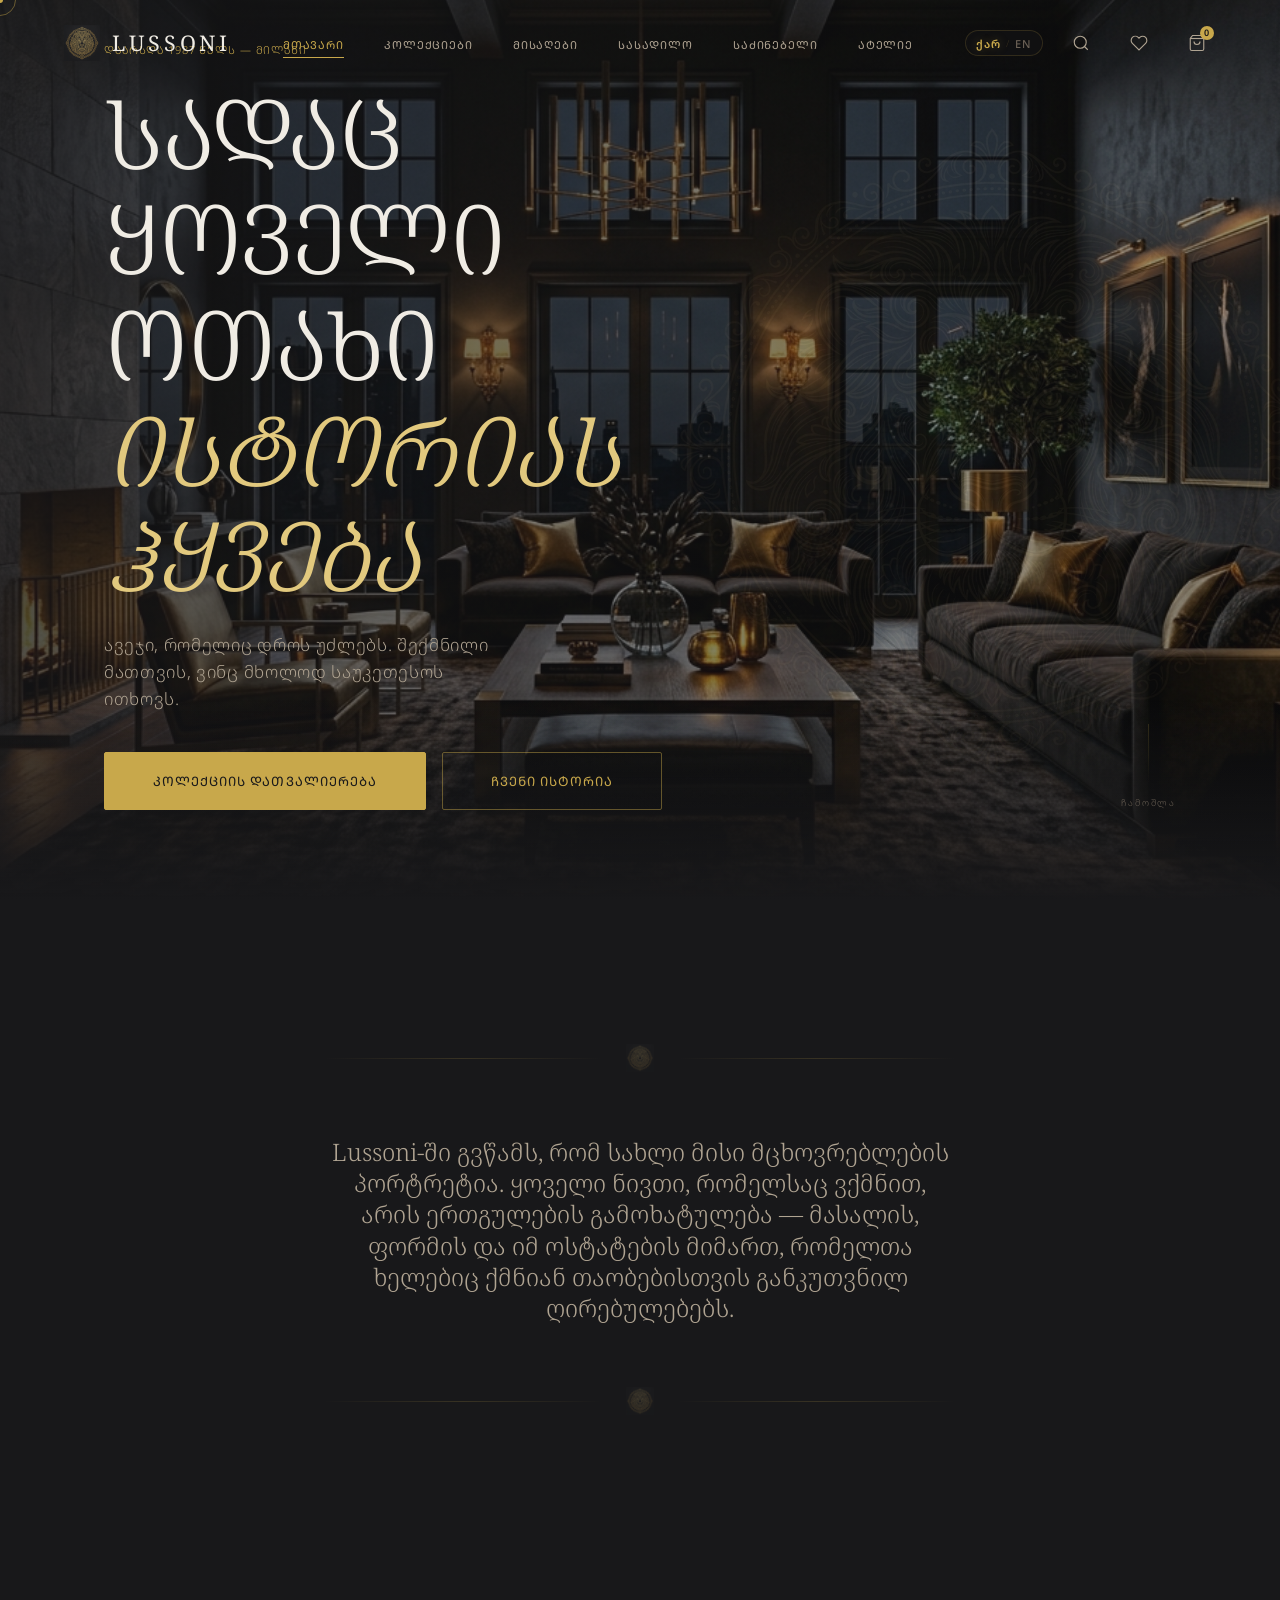
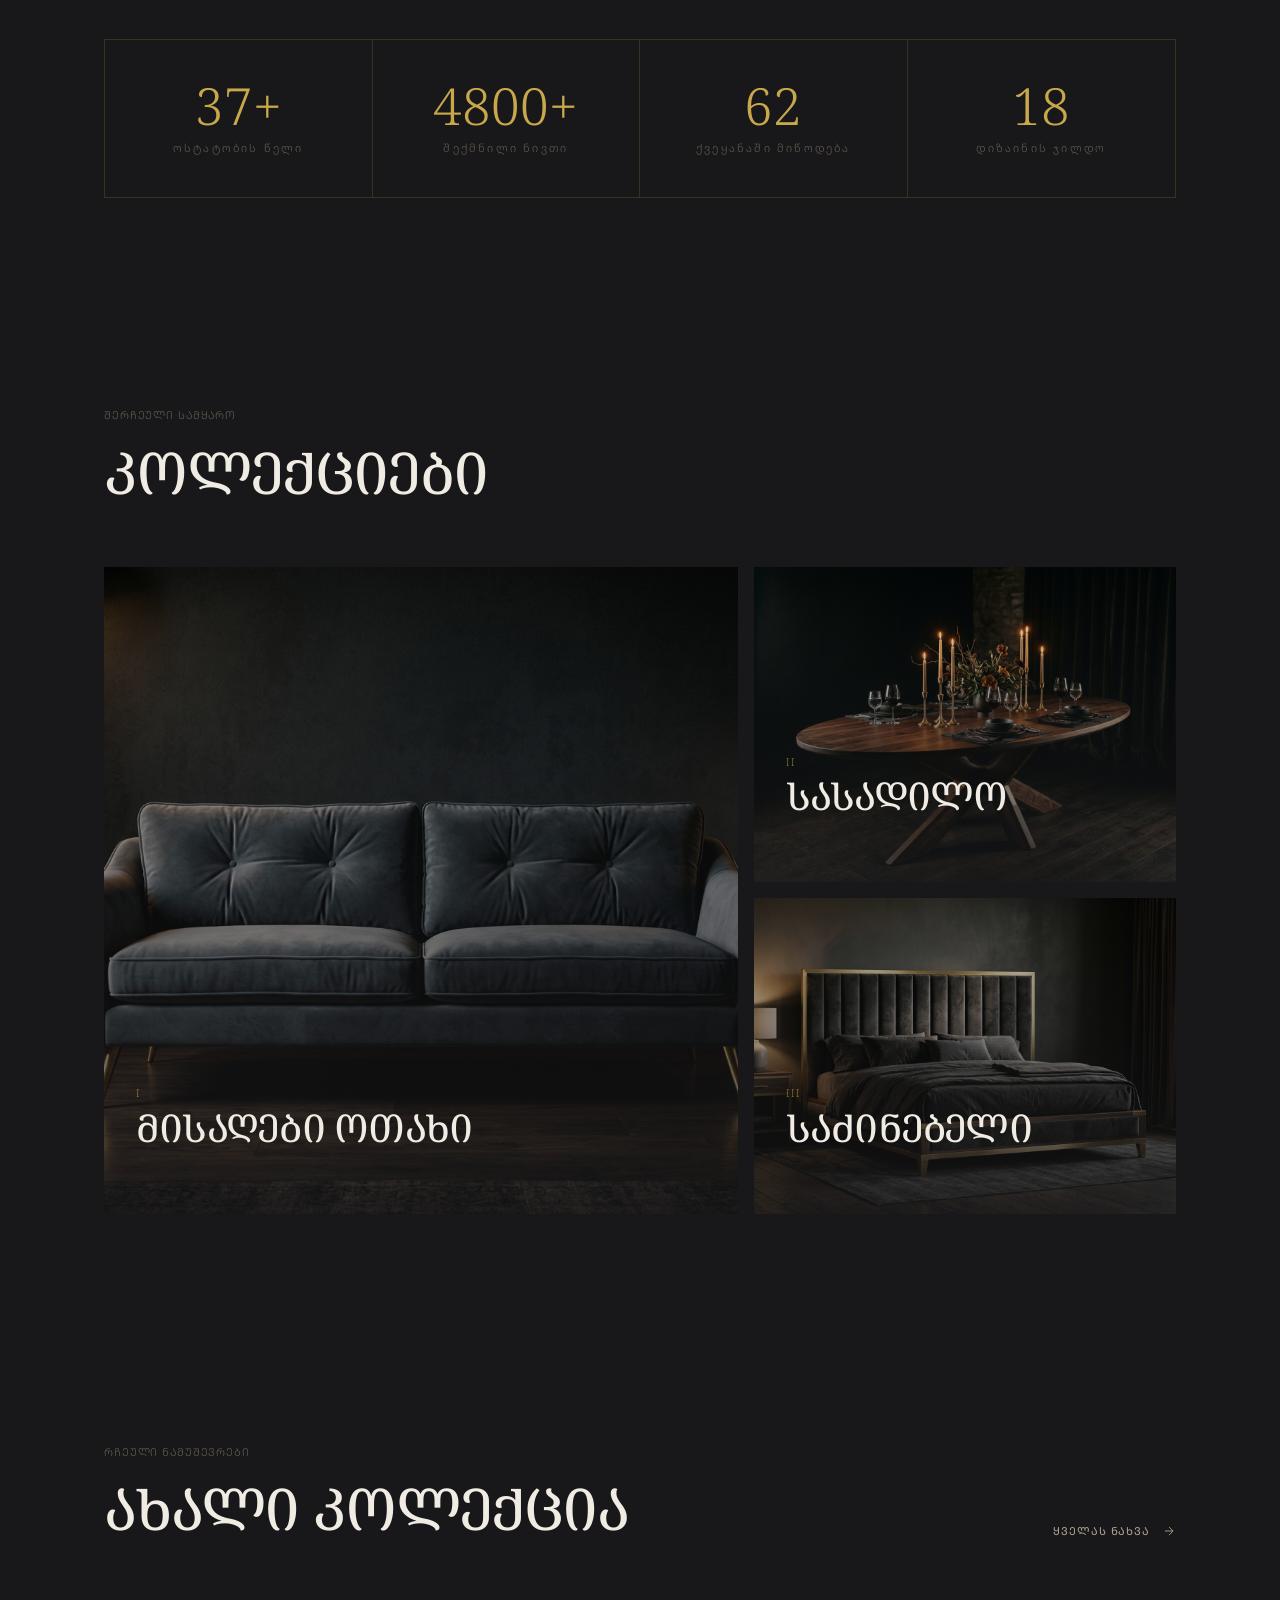
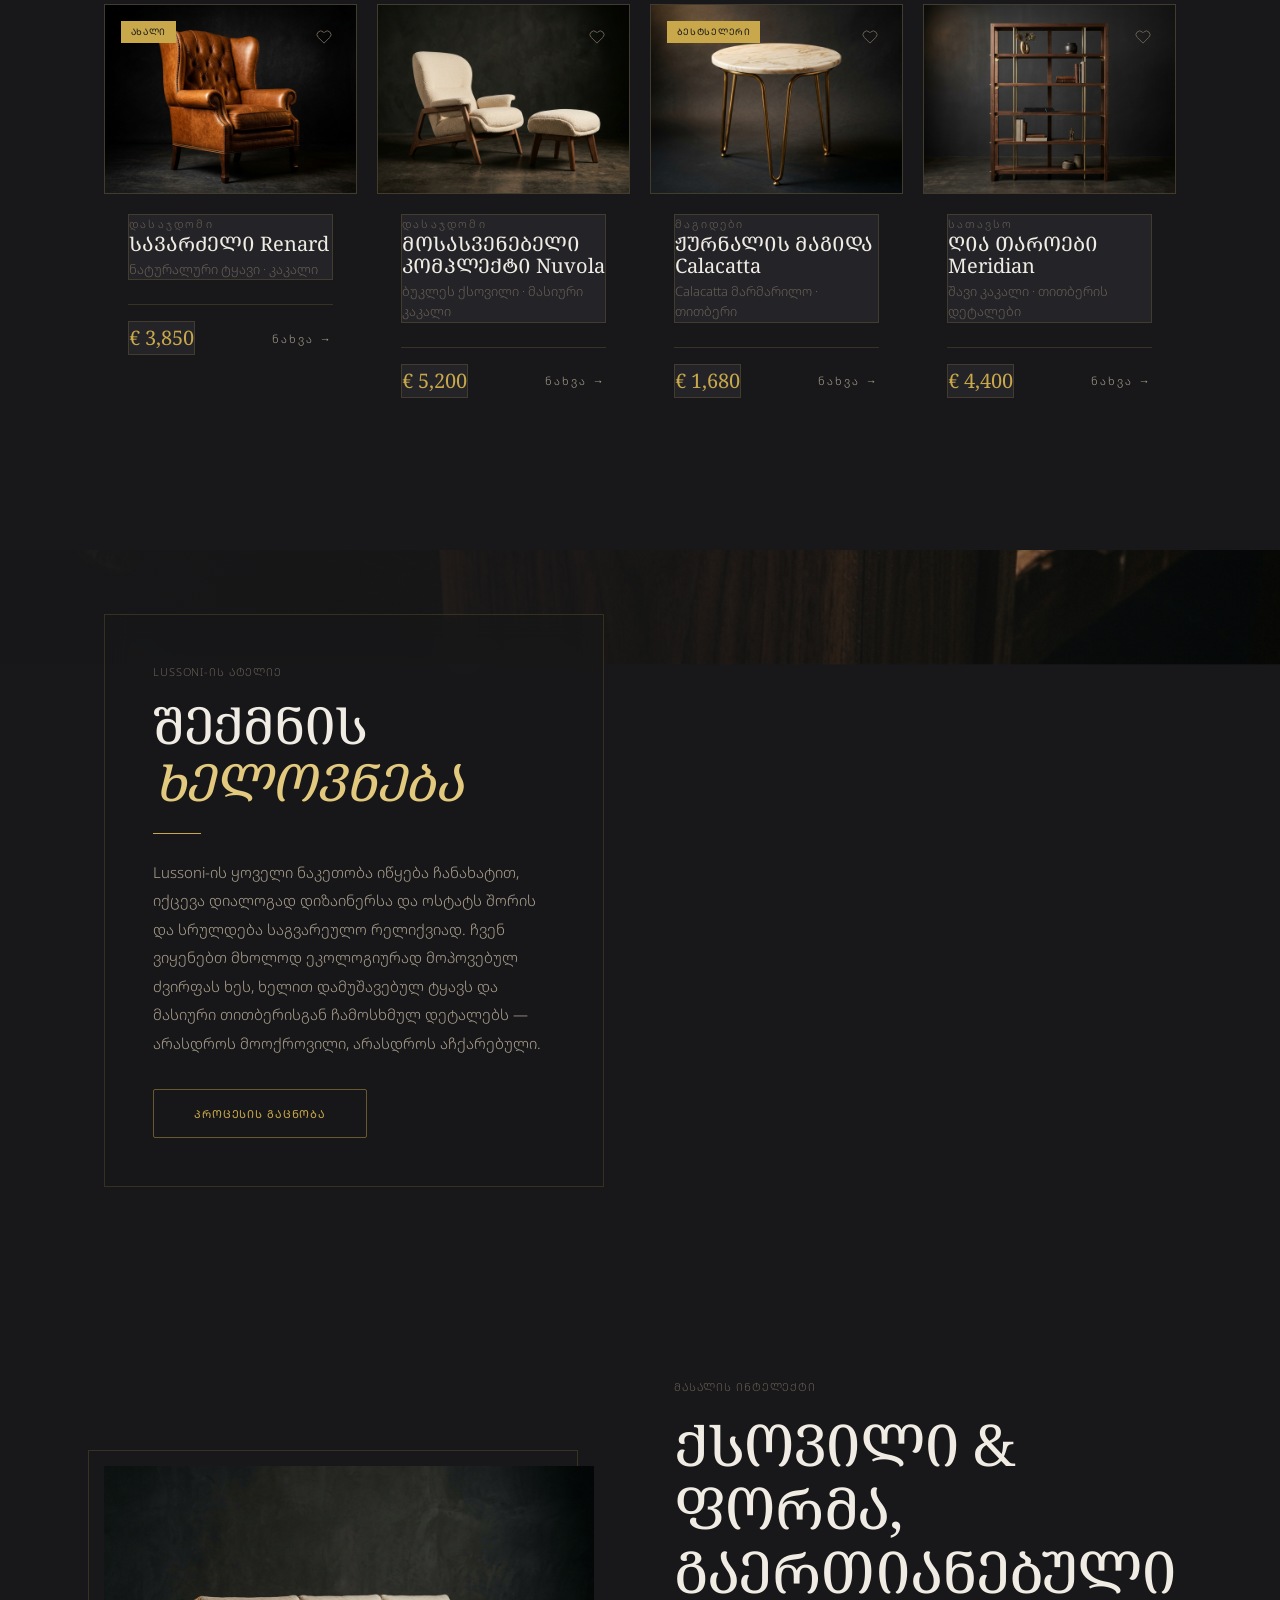
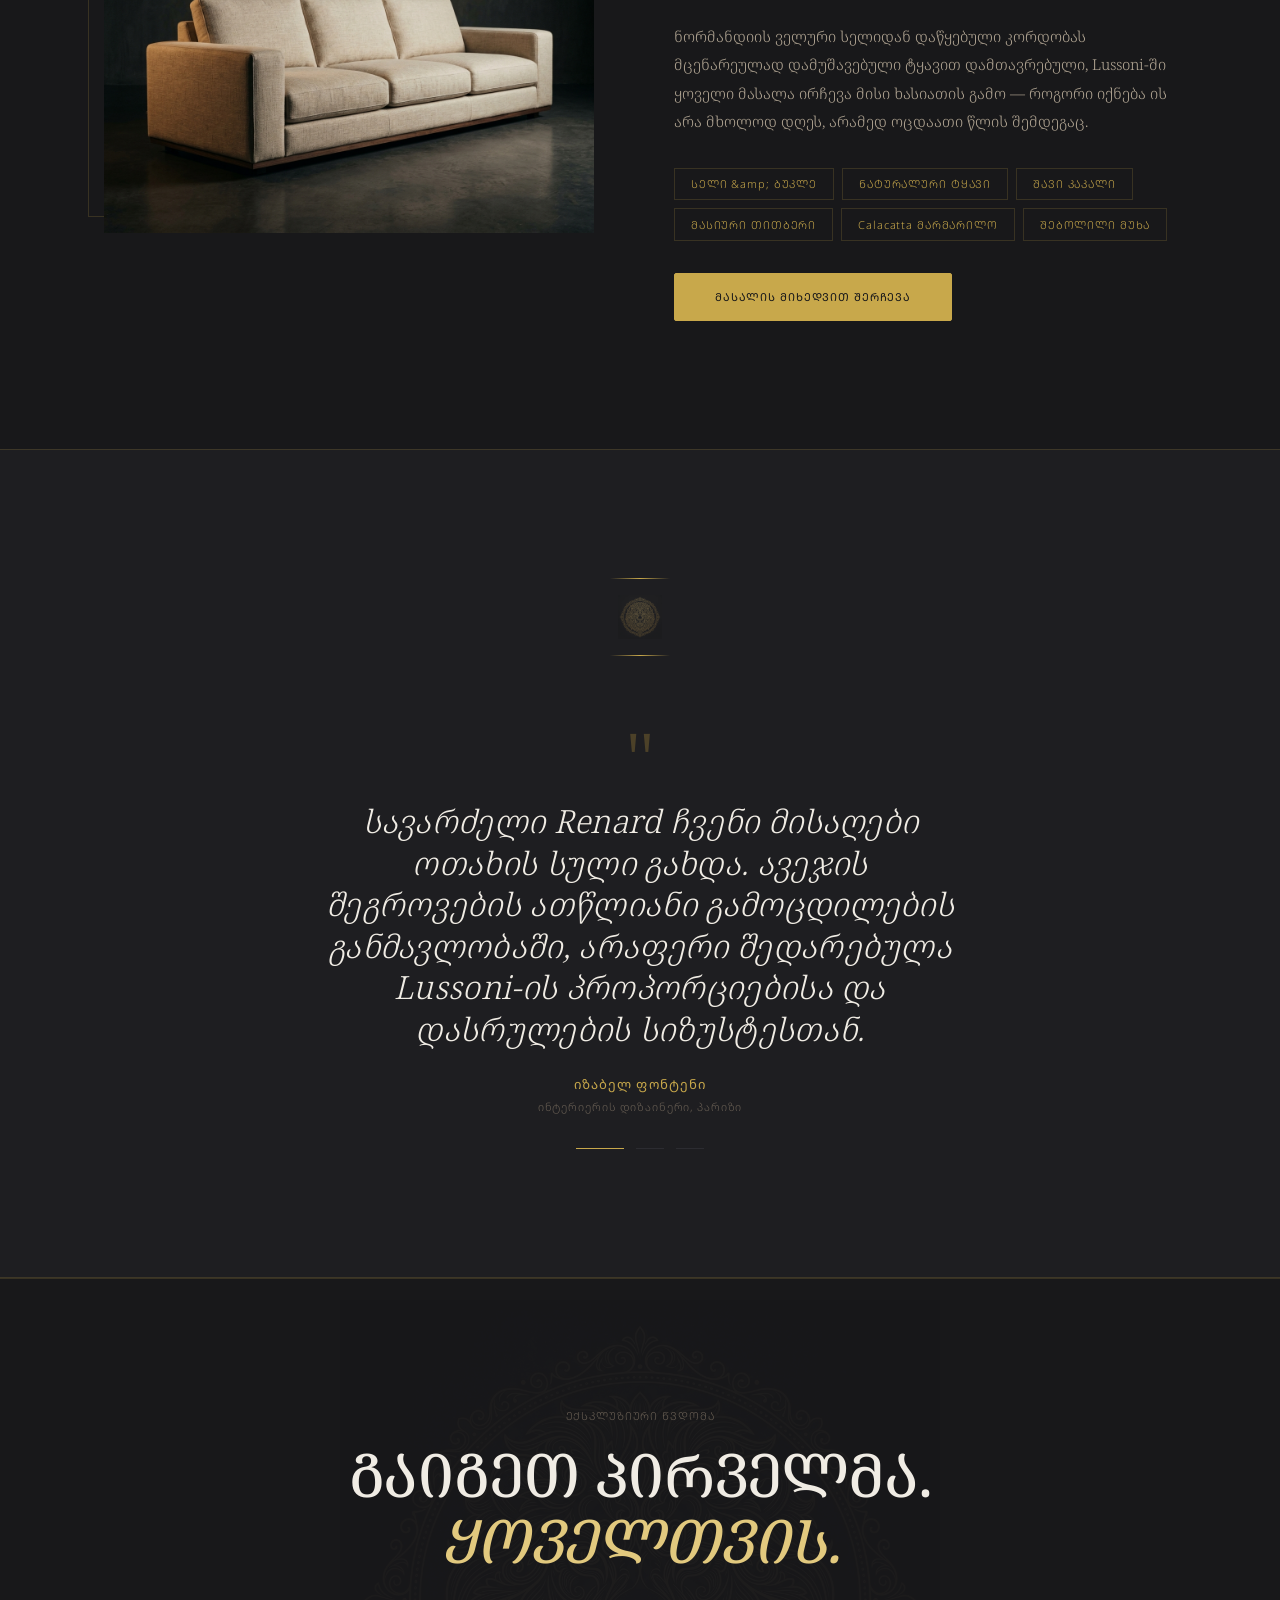
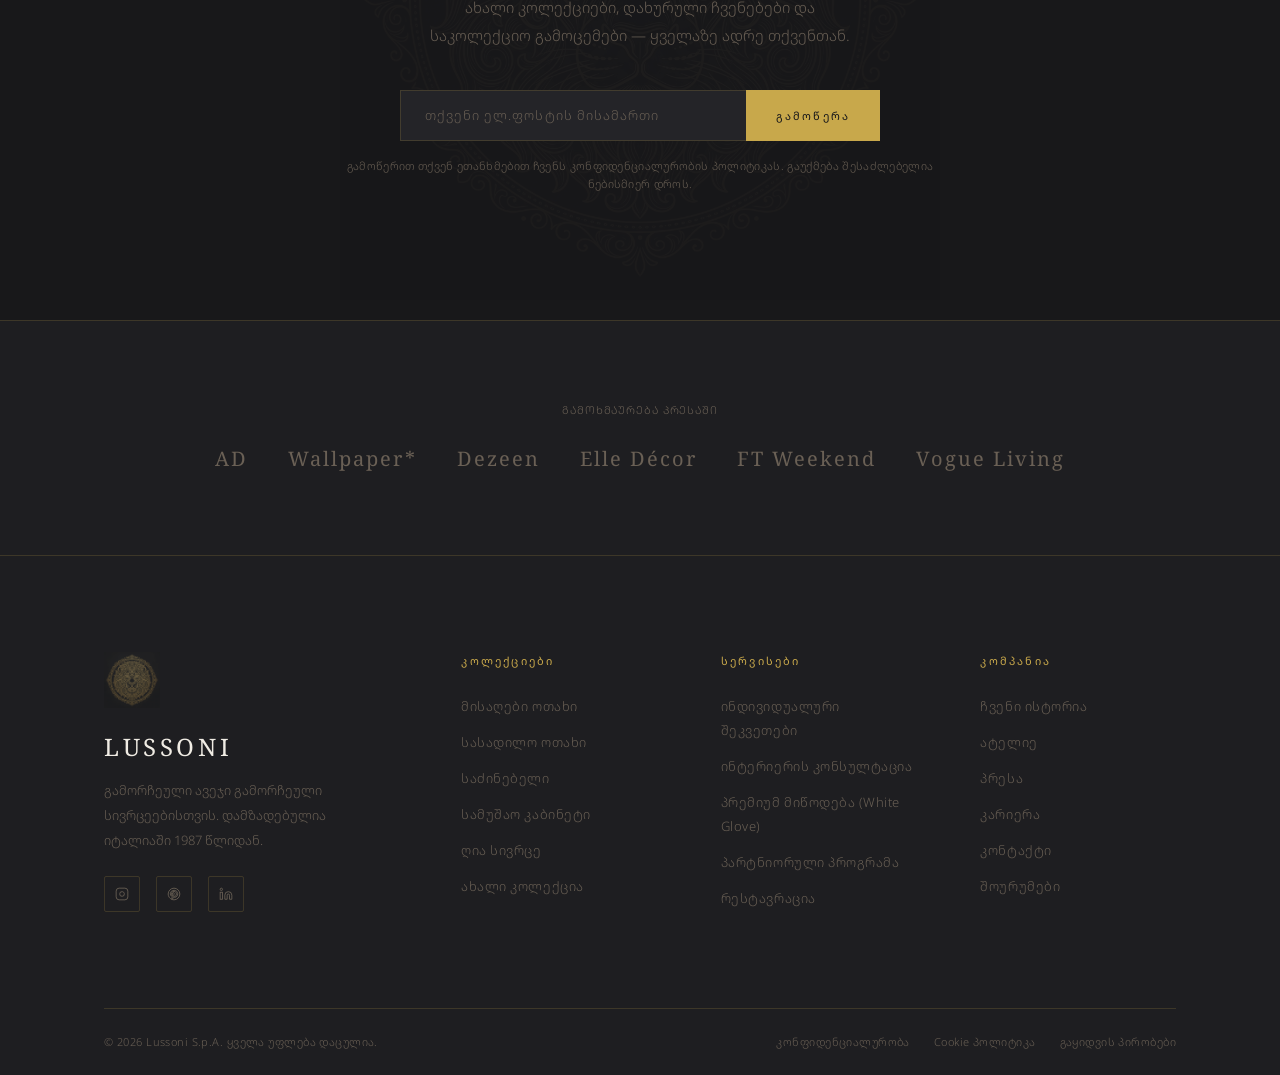
==== index.html @ f5193f9b "Add Lussoni luxury website with bilingual support (Georgian & English)" ====
<!DOCTYPE html>
<html lang="ka">
<head>
  <meta charset="UTF-8" />
  <meta name="viewport" content="width=device-width, initial-scale=1.0" />
  <title data-i18n="meta.homeTitle">Lussoni — ლუქს ავეჯი | რელიქვია თანამედროვე სახლისთვის</title>
  <meta name="description" data-i18n="meta.homeDesc" content="Lussoni ქმნის გამორჩეულ ავეჯს გამორჩეული სივრცეებისთვის. დაათვალიერეთ ხელით შექმნილი დივნების, სასადილო მაგიდების და აქცენტების კოლექციები — თითოეული ხელოვნების ნიმუშია." />
  <meta name="theme-color" content="#18181a" />

  <!-- Favicon placeholder (uses logo) -->
  <link rel="icon" href="assets/logo.png" type="image/png" />

  <!-- CSS -->
  <link rel="stylesheet" href="css/tokens.css" />
  <link rel="stylesheet" href="css/base.css" />
  <link rel="stylesheet" href="css/components.css" />
  <link rel="stylesheet" href="css/animations.css" />
  <link rel="stylesheet" href="css/home.css" />
</head>
<body>

  <!-- ── Cursor ───────────────────────────────────────── -->
  <div class="cursor-dot" aria-hidden="true"></div>
  <div class="cursor-ring" aria-hidden="true"></div>

  <!-- ── Loader ───────────────────────────────────────── -->
  <div id="loader" role="status" aria-label="Loading Lussoni">
    <img src="assets/logo.png" alt="" class="loader__emblem" />
    <div class="loader__bar"></div>
    <span class="loader__text">Lussoni</span>
  </div>

  <!-- ══════════════════════════════════════════════════════
       NAVIGATION
       ══════════════════════════════════════════════════════ -->
  <nav class="nav" aria-label="Primary navigation">
    <a href="index.html" class="nav__logo" aria-label="Lussoni home">
      <img src="assets/logo.png" alt="Lussoni lion emblem" class="nav__logo-img" />
      <span class="nav__logo-text">Lussoni</span>
    </a>

    <ul class="nav__links" role="list">
      <li><a href="index.html" class="nav__link active" data-i18n="nav.home">მთავარი</a></li>
      <li><a href="collection.html" class="nav__link" data-i18n="nav.collections">კოლექციები</a></li>
      <li><a href="collection.html" class="nav__link" data-i18n="nav.living">მისაღები</a></li>
      <li><a href="collection.html" class="nav__link" data-i18n="nav.dining">სასადილო</a></li>
      <li><a href="collection.html" class="nav__link" data-i18n="nav.bedroom">საძინებელი</a></li>
      <li><a href="#about" class="nav__link" data-i18n="nav.atelier">ატელიე</a></li>
    </ul>

    <div class="nav__actions">
      <!-- Language Switcher -->
      <div class="lang-switcher" role="group" aria-label="Language selection">
        <button type="button" class="lang-switcher__btn active" data-lang="ka" aria-label="ქართული">ქარ</button>
        <span class="lang-switcher__divider" aria-hidden="true">/</span>
        <button type="button" class="lang-switcher__btn" data-lang="en" aria-label="English">EN</button>
      </div>

      <button class="nav__icon-btn" id="nav-search-btn" aria-label="Search" data-i18n-aria="nav.searchAria">
        <svg width="18" height="18" viewBox="0 0 24 24" fill="none" stroke="currentColor" stroke-width="1.5"><circle cx="11" cy="11" r="8"/><path d="m21 21-4.35-4.35"/></svg>
      </button>
      <button class="nav__icon-btn" aria-label="Wishlist" data-i18n-aria="nav.wishlistAria">
        <svg width="18" height="18" viewBox="0 0 24 24" fill="none" stroke="currentColor" stroke-width="1.5"><path d="M20.84 4.61a5.5 5.5 0 0 0-7.78 0L12 5.67l-1.06-1.06a5.5 5.5 0 0 0-7.78 7.78l1.06 1.06L12 21.23l7.78-7.78 1.06-1.06a5.5 5.5 0 0 0 0-7.78z"/></svg>
      </button>
      <button class="nav__icon-btn" aria-label="Cart" data-i18n-aria="nav.cartAria" id="nav-cart-btn">
        <svg width="18" height="18" viewBox="0 0 24 24" fill="none" stroke="currentColor" stroke-width="1.5"><path d="M6 2 3 6v14a2 2 0 0 0 2 2h14a2 2 0 0 0 2-2V6l-3-4z"/><line x1="3" y1="6" x2="21" y2="6"/><path d="M16 10a4 4 0 0 1-8 0"/></svg>
        <span class="nav__cart-count" aria-hidden="true">0</span>
      </button>
      <button class="nav__hamburger" id="nav-hamburger" aria-label="Open menu" data-i18n-aria="nav.menuAria" aria-expanded="false">
        <span></span><span></span><span></span>
      </button>
    </div>
  </nav>

  <!-- Mobile Nav -->
  <div class="nav__mobile" id="mobile-nav" aria-hidden="true">
    <a href="index.html" class="nav__mobile-link" data-i18n="nav.home">მთავარი</a>
    <a href="collection.html" class="nav__mobile-link" data-i18n="nav.collections">კოლექციები</a>
    <a href="collection.html" class="nav__mobile-link" data-i18n="nav.living">მისაღები</a>
    <a href="collection.html" class="nav__mobile-link" data-i18n="nav.dining">სასადილო</a>
    <a href="collection.html" class="nav__mobile-link" data-i18n="nav.bedroom">საძინებელი</a>
    <a href="#about" class="nav__mobile-link" data-i18n="nav.atelier">ატელიე</a>
    <div class="nav__mobile-lang" role="group" aria-label="Language selection">
      <button type="button" class="lang-switcher__btn active" data-lang="ka">ქართული</button>
      <span class="lang-switcher__divider" aria-hidden="true">/</span>
      <button type="button" class="lang-switcher__btn" data-lang="en">English</button>
    </div>
  </div>

  <main>

    <!-- ══════════════════════════════════════════════════
         HERO
         ══════════════════════════════════════════════════ -->
    <section class="hero" id="hero" aria-label="Hero">
      <!-- Full-bleed background image with parallax -->
      <div class="hero__bg" data-parallax="0.25">
        <img src="assets/images/hero_interior_1790075731230.jpg" 
             alt="Lussoni luxury interior" 
             class="hero__bg-img" />
        <div class="hero__bg-overlay"></div>
      </div>

      <!-- Giant watermark emblem -->
      <div class="hero__watermark" aria-hidden="true">
        <img src="assets/logo.png" alt="" />
      </div>

      <!-- Content -->
      <div class="container hero__inner">
        <div class="hero__content">
          <p class="eyebrow hero__eyebrow anim-fade-in anim-delay-2" data-i18n="hero.eyebrow">დაარსდა 1987 წელს — მილანი</p>
          <h1 class="hero__headline anim-fade-in-up anim-delay-2" data-i18n="hero.headline">
            სადაც ყოველი ოთახი<br />
            <em>ისტორიას ჰყვება</em>
          </h1>
          <p class="hero__sub anim-fade-in-up anim-delay-3" data-i18n="hero.sub">
            ავეჯი, რომელიც დროს უძლებს. შექმნილი მათთვის, ვინც მხოლოდ საუკეთესოს ითხოვს.
          </p>
          <div class="hero__actions anim-fade-in-up anim-delay-4">
            <a href="collection.html" class="btn btn--primary btn--lg">
              <span data-i18n="hero.ctaExplore">კოლექციის დათვალიერება</span>
            </a>
            <a href="#featured" class="btn btn--ghost btn--lg" data-i18n="hero.ctaStory">ჩვენი ისტორია</a>
          </div>
        </div>

        <!-- Scroll indicator -->
        <div class="hero__scroll anim-fade-in anim-delay-5" aria-hidden="true">
          <div class="hero__scroll-line"></div>
          <span data-i18n="common.scroll">ჩამოშლა</span>
        </div>
      </div>
    </section>

    <!-- ══════════════════════════════════════════════════
         BRAND MANIFESTO
         ══════════════════════════════════════════════════ -->
    <section class="section section--sm manifesto" id="about">
      <div class="container container--narrow">
        <div class="divider reveal">
          <img src="assets/logo.png" alt="" class="divider__emblem" />
        </div>
        <p class="manifesto__text lead reveal reveal--delay-1" data-i18n="manifesto.text">
          Lussoni-ში გვწამს, რომ სახლი მისი მცხოვრებლების პორტრეტია.
          ყოველი ნივთი, რომელსაც ვქმნით, არის ერთგულების გამოხატულება — მასალის, ფორმის და იმ ოსტატების მიმართ, რომელთა ხელებიც ქმნიან თაობებისთვის განკუთვნილ ღირებულებებს.
        </p>
        <div class="divider reveal reveal--delay-2">
          <img src="assets/logo.png" alt="" class="divider__emblem" />
        </div>
      </div>
    </section>

    <!-- ══════════════════════════════════════════════════
         STATS STRIP
         ══════════════════════════════════════════════════ -->
    <section class="section--sm" aria-label="Brand statistics">
      <div class="container">
        <div class="stat-strip reveal">
          <div class="stat-item">
            <span class="stat-item__number" data-count="37" data-suffix="+">37+</span>
            <span class="stat-item__label" data-i18n="stats.years">ოსტატობის წელი</span>
          </div>
          <div class="stat-item">
            <span class="stat-item__number" data-count="4800" data-suffix="+">4800+</span>
            <span class="stat-item__label" data-i18n="stats.pieces">შექმნილი ნივთი</span>
          </div>
          <div class="stat-item">
            <span class="stat-item__number" data-count="62" data-suffix="">62</span>
            <span class="stat-item__label" data-i18n="stats.countries">ქვეყანაში მიწოდება</span>
          </div>
          <div class="stat-item">
            <span class="stat-item__number" data-count="18" data-suffix="">18</span>
            <span class="stat-item__label" data-i18n="stats.awards">დიზაინის ჯილდო</span>
          </div>
        </div>
      </div>
    </section>

    <!-- ══════════════════════════════════════════════════
         FEATURED COLLECTIONS
         ══════════════════════════════════════════════════ -->
    <section class="section section--lg" id="featured" aria-labelledby="collections-heading">
      <div class="container">
        <div class="section-header reveal">
          <p class="eyebrow" data-i18n="featured.eyebrow">შერჩეული სამყარო</p>
          <h2 id="collections-heading" data-i18n="featured.title">კოლექციები</h2>
        </div>

        <div class="collections-grid">
          <!-- Large left card -->
          <a href="collection.html" class="collection-card collections-grid__main reveal" 
             aria-label="Living Room collection">
            <img src="assets/images/sofa_hero_1790075635876.jpg" 
                 alt="Lussoni Living Room — velvet sofa with brass legs" 
                 class="collection-card__img" />
            <div class="collection-card__overlay">
              <p class="collection-card__label">I</p>
              <h3 class="collection-card__title" data-i18n="featured.living">მისაღები ოთახი</h3>
              <div class="collection-card__cta">
                <span data-i18n="common.explore">დათვალიერება</span>
                <svg width="16" height="16" viewBox="0 0 24 24" fill="none" stroke="currentColor" stroke-width="1.5"><path d="M5 12h14M12 5l7 7-7 7"/></svg>
              </div>
            </div>
          </a>

          <!-- Right column — stacked two -->
          <div class="collections-grid__side">
            <a href="collection.html" class="collection-card reveal reveal--delay-1"
               aria-label="Dining collection">
              <img src="assets/images/dining_table_hero_1790075658307.jpg" 
                   alt="Lussoni Dining — walnut table with candlelight" 
                   class="collection-card__img" />
              <div class="collection-card__overlay">
                <p class="collection-card__label">II</p>
                <h3 class="collection-card__title" data-i18n="featured.dining">სასადილო</h3>
                <div class="collection-card__cta">
                  <span data-i18n="common.explore">დათვალიერება</span>
                  <svg width="16" height="16" viewBox="0 0 24 24" fill="none" stroke="currentColor" stroke-width="1.5"><path d="M5 12h14M12 5l7 7-7 7"/></svg>
                </div>
              </div>
            </a>

            <a href="collection.html" class="collection-card reveal reveal--delay-2"
               aria-label="Bedroom collection">
              <img src="assets/images/bed_hero_1790075686213.jpg" 
                   alt="Lussoni Bedroom — velvet bed with brass frame" 
                   class="collection-card__img" />
              <div class="collection-card__overlay">
                <p class="collection-card__label">III</p>
                <h3 class="collection-card__title" data-i18n="featured.bedroom">საძინებელი</h3>
                <div class="collection-card__cta">
                  <span data-i18n="common.explore">დათვალიერება</span>
                  <svg width="16" height="16" viewBox="0 0 24 24" fill="none" stroke="currentColor" stroke-width="1.5"><path d="M5 12h14M12 5l7 7-7 7"/></svg>
                </div>
              </div>
            </a>
          </div>
        </div>
      </div>
    </section>

    <!-- ══════════════════════════════════════════════════
         BESTSELLERS
         ══════════════════════════════════════════════════ -->
    <section class="section" aria-labelledby="bestsellers-heading">
      <div class="container">
        <div class="section-header section-header--row reveal">
          <div>
            <p class="eyebrow" data-i18n="products.eyebrow">რჩეული ნამუშევრები</p>
            <h2 id="bestsellers-heading" data-i18n="products.title">ახალი კოლექცია</h2>
          </div>
          <a href="collection.html" class="btn btn--text reveal reveal--delay-2">
            <span data-i18n="common.viewAll">ყველას ნახვა</span>
            <svg width="14" height="14" viewBox="0 0 24 24" fill="none" stroke="currentColor" stroke-width="1.5"><path d="M5 12h14M12 5l7 7-7 7"/></svg>
          </a>
        </div>

        <div class="products-grid" id="home-products-grid">

          <div class="reveal">
            <a href="product.html" class="product-card" id="card-1">
              <div class="product-card__image-wrap">
                <img src="assets/images/armchair_hero_1790075646964.jpg" 
                     alt="The Renard Armchair" loading="lazy" />
                <div class="product-card__overlay">
                  <button class="product-card__quick-view" data-i18n="common.quickView">სწრაფი ნახვა</button>
                </div>
                <span class="product-card__badge" data-i18n="common.new">ახალი</span>
                <button class="product-card__wishlist" aria-label="Add to wishlist" data-i18n-aria="common.addToWishlist">
                  <svg width="16" height="16" viewBox="0 0 24 24" fill="none" stroke="currentColor" stroke-width="1.5"><path d="M20.84 4.61a5.5 5.5 0 0 0-7.78 0L12 5.67l-1.06-1.06a5.5 5.5 0 0 0-7.78 7.78l1.06 1.06L12 21.23l7.78-7.78 1.06-1.06a5.5 5.5 0 0 0 0-7.78z"/></svg>
                </button>
              </div>
              <div class="product-card__info">
                <span class="product-card__category" data-i18n="products.p1Cat">დასაჯდომი</span>
                <h3 class="product-card__name" data-i18n="products.p1Name">სავარძელი Renard</h3>
                <p class="product-card__materials" data-i18n="products.p1Mat">ნატურალური ტყავი · კაკალი</p>
                <div class="product-card__footer">
                  <span class="product-card__price">€ 3,850</span>
                  <a href="product.html" class="btn--text" style="font-size:var(--text-xs)" data-i18n="common.view">ნახვა →</a>
                </div>
              </div>
            </a>
          </div>

          <div class="reveal reveal--delay-1">
            <a href="product.html" class="product-card" id="card-2">
              <div class="product-card__image-wrap">
                <img src="assets/images/lounge_chair_hero_1790075708615.jpg" 
                     alt="The Nuvola Lounge Set" loading="lazy" />
                <div class="product-card__overlay">
                  <button class="product-card__quick-view" data-i18n="common.quickView">სწრაფი ნახვა</button>
                </div>
                <button class="product-card__wishlist" aria-label="Add to wishlist" data-i18n-aria="common.addToWishlist">
                  <svg width="16" height="16" viewBox="0 0 24 24" fill="none" stroke="currentColor" stroke-width="1.5"><path d="M20.84 4.61a5.5 5.5 0 0 0-7.78 0L12 5.67l-1.06-1.06a5.5 5.5 0 0 0-7.78 7.78l1.06 1.06L12 21.23l7.78-7.78 1.06-1.06a5.5 5.5 0 0 0 0-7.78z"/></svg>
                </button>
              </div>
              <div class="product-card__info">
                <span class="product-card__category" data-i18n="products.p2Cat">დასაჯდომი</span>
                <h3 class="product-card__name" data-i18n="products.p2Name">მოსასვენებელი კომპლექტი Nuvola</h3>
                <p class="product-card__materials" data-i18n="products.p2Mat">ბუკლეს ქსოვილი · მასიური კაკალი</p>
                <div class="product-card__footer">
                  <span class="product-card__price">€ 5,200</span>
                  <a href="product.html" class="btn--text" style="font-size:var(--text-xs)" data-i18n="common.view">ნახვა →</a>
                </div>
              </div>
            </a>
          </div>

          <div class="reveal reveal--delay-2">
            <a href="product.html" class="product-card" id="card-3">
              <div class="product-card__image-wrap">
                <img src="assets/images/side_table_hero_1790075669925.jpg" 
                     alt="Calacatta Side Table" loading="lazy" />
                <div class="product-card__overlay">
                  <button class="product-card__quick-view" data-i18n="common.quickView">სწრაფი ნახვა</button>
                </div>
                <span class="product-card__badge" data-i18n="common.bestseller">ბესტსელერი</span>
                <button class="product-card__wishlist" aria-label="Add to wishlist" data-i18n-aria="common.addToWishlist">
                  <svg width="16" height="16" viewBox="0 0 24 24" fill="none" stroke="currentColor" stroke-width="1.5"><path d="M20.84 4.61a5.5 5.5 0 0 0-7.78 0L12 5.67l-1.06-1.06a5.5 5.5 0 0 0-7.78 7.78l1.06 1.06L12 21.23l7.78-7.78 1.06-1.06a5.5 5.5 0 0 0 0-7.78z"/></svg>
                </button>
              </div>
              <div class="product-card__info">
                <span class="product-card__category" data-i18n="products.p3Cat">მაგიდები</span>
                <h3 class="product-card__name" data-i18n="products.p3Name">ჟურნალის მაგიდა Calacatta</h3>
                <p class="product-card__materials" data-i18n="products.p3Mat">Calacatta მარმარილო · თითბერი</p>
                <div class="product-card__footer">
                  <span class="product-card__price">€ 1,680</span>
                  <a href="product.html" class="btn--text" style="font-size:var(--text-xs)" data-i18n="common.view">ნახვა →</a>
                </div>
              </div>
            </a>
          </div>

          <div class="reveal reveal--delay-3">
            <a href="product.html" class="product-card" id="card-4">
              <div class="product-card__image-wrap">
                <img src="assets/images/shelving_hero_1790075697235.jpg" 
                     alt="Meridian Open Shelving" loading="lazy" />
                <div class="product-card__overlay">
                  <button class="product-card__quick-view" data-i18n="common.quickView">სწრაფი ნახვა</button>
                </div>
                <button class="product-card__wishlist" aria-label="Add to wishlist" data-i18n-aria="common.addToWishlist">
                  <svg width="16" height="16" viewBox="0 0 24 24" fill="none" stroke="currentColor" stroke-width="1.5"><path d="M20.84 4.61a5.5 5.5 0 0 0-7.78 0L12 5.67l-1.06-1.06a5.5 5.5 0 0 0-7.78 7.78l1.06 1.06L12 21.23l7.78-7.78 1.06-1.06a5.5 5.5 0 0 0 0-7.78z"/></svg>
                </button>
              </div>
              <div class="product-card__info">
                <span class="product-card__category" data-i18n="products.p4Cat">სათავსო</span>
                <h3 class="product-card__name" data-i18n="products.p4Name">ღია თაროები Meridian</h3>
                <p class="product-card__materials" data-i18n="products.p4Mat">შავი კაკალი · თითბერის დეტალები</p>
                <div class="product-card__footer">
                  <span class="product-card__price">€ 4,400</span>
                  <a href="product.html" class="btn--text" style="font-size:var(--text-xs)" data-i18n="common.view">ნახვა →</a>
                </div>
              </div>
            </a>
          </div>

        </div>
      </div>
    </section>

    <!-- ══════════════════════════════════════════════════
         CRAFTSMANSHIP FEATURE
         ══════════════════════════════════════════════════ -->
    <section class="craft-section" aria-labelledby="craft-heading">
      <div class="craft-section__img-wrap">
        <img src="assets/images/craftsmanship_detail_1790075741368.jpg" 
             alt="Master craftsman working on Lussoni furniture joinery" 
             class="craft-section__img" data-parallax="0.15" />
        <div class="craft-section__overlay"></div>
      </div>

      <div class="container craft-section__inner">
        <div class="craft-section__content reveal">
          <p class="eyebrow" data-i18n="craft.eyebrow">Lussoni-ის ატელიე</p>
          <h2 id="craft-heading" class="craft-section__title" data-i18n="craft.title">
            შექმნის<br /><em>ხელოვნება</em>
          </h2>
          <div class="craft-section__rule"></div>
          <p class="craft-section__body" data-i18n="craft.body">
            Lussoni-ის ყოველი ნაკეთობა იწყება ჩანახატით, იქცევა დიალოგად დიზაინერსა და
            ოსტატს შორის და სრულდება საგვარეულო რელიქვიად. ჩვენ ვიყენებთ მხოლოდ
            ეკოლოგიურად მოპოვებულ ძვირფას ხეს, ხელით დამუშავებულ ტყავს და მასიური თითბერისგან
            ჩამოსხმულ დეტალებს — არასდროს მოოქროვილი, არასდროს აჩქარებული.
          </p>
          <a href="#" class="btn btn--ghost reveal reveal--delay-3" data-i18n="craft.cta">პროცესის გაცნობა</a>
        </div>
      </div>
    </section>

    <!-- ══════════════════════════════════════════════════
         MATERIALS SPLIT SECTION
         ══════════════════════════════════════════════════ -->
    <section class="section section--lg materials-section" aria-labelledby="materials-heading">
      <div class="container">
        <div class="materials-split">
          <div class="materials-split__img reveal">
            <img src="assets/images/sofa_linen_1790075719100.jpg" 
                 alt="Lussoni linen sofa — architectural contemporary seating" />
            <div class="materials-split__img-frame" aria-hidden="true"></div>
          </div>
          <div class="materials-split__content reveal reveal--delay-2">
            <p class="eyebrow" data-i18n="materials.eyebrow">მასალის ინტელექტი</p>
            <h2 id="materials-heading" data-i18n="materials.title">ქსოვილი &amp; ფორმა,<br />გაერთიანებული</h2>
            <p class="lead" style="margin-top: var(--space-5); font-size: var(--text-base); line-height: var(--leading-loose);" data-i18n="materials.body">
              ნორმანდიის ველური სელიდან დაწყებული კორდობას მცენარეულად დამუშავებული ტყავით დამთავრებული,
              Lussoni-ში ყოველი მასალა ირჩევა მისი ხასიათის გამო — როგორი იქნება ის არა მხოლოდ დღეს,
              არამედ ოცდაათი წლის შემდეგაც.
            </p>
            <div class="materials-pills">
              <span class="materials-pill" data-i18n="materials.pill1">სელი &amp; ბუკლე</span>
              <span class="materials-pill" data-i18n="materials.pill2">ნატურალური ტყავი</span>
              <span class="materials-pill" data-i18n="materials.pill3">შავი კაკალი</span>
              <span class="materials-pill" data-i18n="materials.pill4">მასიური თითბერი</span>
              <span class="materials-pill" data-i18n="materials.pill5">Calacatta მარმარილო</span>
              <span class="materials-pill" data-i18n="materials.pill6">შებოლილი მუხა</span>
            </div>
            <a href="collection.html" class="btn btn--primary reveal reveal--delay-3" style="margin-top: var(--space-8);">
              <span data-i18n="materials.cta">მასალის მიხედვით შერჩევა</span>
            </a>
          </div>
        </div>
      </div>
    </section>

    <!-- ══════════════════════════════════════════════════
         TESTIMONIALS
         ══════════════════════════════════════════════════ -->
    <section class="section testimonials-section" aria-labelledby="testimonials-heading">
      <div class="container container--narrow">
        <div class="ornament reveal">
          <div class="ornament__line"></div>
          <img src="assets/logo.png" alt="" class="ornament__emblem" />
          <div class="ornament__line"></div>
        </div>
        <h2 id="testimonials-heading" class="sr-only">Testimonials</h2>

        <div class="testimonials-slider" id="testimonials-slider">
          <div class="quote testimonials-slide active" role="group" aria-label="Testimonial 1">
            <div class="quote__mark">"</div>
            <p class="quote__text" data-i18n="testimonials.t1Text">
              სავარძელი Renard ჩვენი მისაღები ოთახის სული გახდა.
              ავეჯის შეგროვების ათწლიანი გამოცდილების განმავლობაში, არაფერი შედარებულა
              Lussoni-ის პროპორციებისა და დასრულების სიზუსტესთან.
            </p>
            <div class="quote__attribution">
              <span class="quote__name" data-i18n="testimonials.t1Author">იზაბელ ფონტენი</span>
              <span class="quote__role" data-i18n="testimonials.t1Role">ინტერიერის დიზაინერი, პარიზი</span>
            </div>
          </div>

          <div class="quote testimonials-slide" role="group" aria-label="Testimonial 2" aria-hidden="true">
            <div class="quote__mark">"</div>
            <p class="quote__text" data-i18n="testimonials.t2Text">
              მთელი ჩვენი პენტჰაუსი Lussoni-ით მოვაწყვეთ.
              ხარისხი შეუდარებელია — ხოლო პროცესი ისეთივე
              პერსონალური იყო, როგორც ინდივიდუალური კოსტიუმის შეკერვა.
            </p>
            <div class="quote__attribution">
              <span class="quote__name" data-i18n="testimonials.t2Author">მარკო და ჯულია ფერანტე</span>
              <span class="quote__role" data-i18n="testimonials.t2Role">მილანი</span>
            </div>
          </div>

          <div class="quote testimonials-slide" role="group" aria-label="Testimonial 3" aria-hidden="true">
            <div class="quote__mark">"</div>
            <p class="quote__text" data-i18n="testimonials.t3Text">
              რაც Lussoni-ში ყველაზე მეტად მხიბლავს, არის თავშეკავება —
              არაფერია გადატვირთული. ყოველ დეტალს თავისი ადგილი აქვს.
              ეს არის ავეჯი, რომელიც პატივს სცემს სივრცეს.
            </p>
            <div class="quote__attribution">
              <span class="quote__name" data-i18n="testimonials.t3Author">დევიდ თორნტონი</span>
              <span class="quote__role" data-i18n="testimonials.t3Role">Architectural Digest, ნიუ-იორკი</span>
            </div>
          </div>
        </div>

        <div class="testimonials-dots" role="tablist" aria-label="Testimonials navigation">
          <button class="testimonials-dot active" role="tab" aria-selected="true" aria-controls="slide-0" data-idx="0"></button>
          <button class="testimonials-dot" role="tab" aria-selected="false" aria-controls="slide-1" data-idx="1"></button>
          <button class="testimonials-dot" role="tab" aria-selected="false" aria-controls="slide-2" data-idx="2"></button>
        </div>
      </div>
    </section>

    <!-- ══════════════════════════════════════════════════
         NEWSLETTER
         ══════════════════════════════════════════════════ -->
    <section class="newsletter-section" aria-labelledby="newsletter-heading">
      <div class="newsletter-section__watermark" aria-hidden="true">
        <img src="assets/logo.png" alt="" />
      </div>
      <div class="container container--narrow newsletter-section__inner">
        <div class="reveal">
          <p class="eyebrow" data-i18n="newsletter.eyebrow">ექსკლუზიური წვდომა</p>
          <h2 id="newsletter-heading" class="newsletter-section__title" data-i18n="newsletter.title">
            გაიგეთ პირველმა.<br /><em>ყოველთვის.</em>
          </h2>
          <p class="newsletter-section__sub" data-i18n="newsletter.sub">
            ახალი კოლექციები, დახურული ჩვენებები და საკოლექციო გამოცემები —
            ყველაზე ადრე თქვენთან.
          </p>
        </div>
        <form class="newsletter newsletter-section__form reveal reveal--delay-2" 
              id="newsletter-form" novalidate>
          <input 
            type="email" 
            class="newsletter__input" 
            id="newsletter-email"
            placeholder="თქვენი ელ.ფოსტის მისამართი" 
            data-i18n-placeholder="newsletter.placeholder"
            autocomplete="email"
            aria-label="Email address for newsletter"
          />
          <button type="submit" class="newsletter__btn" data-i18n="newsletter.subscribe">გამოწერა</button>
        </form>
        <p class="newsletter-section__legal reveal reveal--delay-3" data-i18n="newsletter.legal">
          გამოწერით თქვენ ეთანხმებით ჩვენს კონფიდენციალურობის პოლიტიკას. გაუქმება შესაძლებელია ნებისმიერ დროს.
        </p>
      </div>
    </section>

    <!-- ══════════════════════════════════════════════════
         PRESS LOGOS
         ══════════════════════════════════════════════════ -->
    <section class="press-section section--sm" aria-labelledby="press-heading">
      <div class="container">
        <p class="eyebrow press-section__eyebrow reveal" data-i18n="press.eyebrow">გამოხმაურება პრესაში</p>
        <div class="press-logos reveal reveal--delay-1" id="press-heading">
          <span class="press-logo">AD</span>
          <span class="press-logo">Wallpaper*</span>
          <span class="press-logo">Dezeen</span>
          <span class="press-logo">Elle Décor</span>
          <span class="press-logo">FT Weekend</span>
          <span class="press-logo">Vogue Living</span>
        </div>
      </div>
    </section>

  </main>

  <!-- ══════════════════════════════════════════════════════
       FOOTER
       ══════════════════════════════════════════════════════ -->
  <footer class="footer" role="contentinfo">
    <div class="container">
      <div class="footer__top">

        <div class="footer__brand">
          <img src="assets/logo.png" alt="Lussoni lion emblem" class="footer__brand-emblem" />
          <p class="footer__brand-name">Lussoni</p>
          <p class="footer__brand-tagline" data-i18n="footer.tagline">
            გამორჩეული ავეჯი გამორჩეული სივრცეებისთვის.
            დამზადებულია იტალიაში 1987 წლიდან.
          </p>
          <div class="footer__social">
            <a href="#" class="footer__social-link" aria-label="Instagram">
              <svg width="14" height="14" viewBox="0 0 24 24" fill="none" stroke="currentColor" stroke-width="1.5"><rect x="2" y="2" width="20" height="20" rx="5" ry="5"/><path d="M16 11.37A4 4 0 1 1 12.63 8 4 4 0 0 1 16 11.37z"/><line x1="17.5" y1="6.5" x2="17.51" y2="6.5"/></svg>
            </a>
            <a href="#" class="footer__social-link" aria-label="Pinterest">
              <svg width="14" height="14" viewBox="0 0 24 24" fill="none" stroke="currentColor" stroke-width="1.5"><path d="M12 2C6.477 2 2 6.477 2 12c0 4.236 2.636 7.855 6.356 9.312-.088-.791-.167-2.005.035-2.868.181-.78 1.172-4.97 1.172-4.97s-.299-.598-.299-1.482c0-1.388.806-2.428 1.808-2.428.852 0 1.265.64 1.265 1.408 0 .858-.546 2.14-.828 3.33-.236.995.499 1.806 1.476 1.806 1.771 0 3.132-1.867 3.132-4.562 0-2.387-1.715-4.057-4.163-4.057-2.837 0-4.5 2.128-4.5 4.328 0 .857.33 1.774.742 2.276a.3.3 0 0 1 .069.286c-.076.313-.244.995-.277 1.134-.044.183-.146.222-.337.134-1.249-.581-2.03-2.407-2.03-3.874 0-3.154 2.292-6.052 6.608-6.052 3.469 0 6.165 2.473 6.165 5.776 0 3.447-2.173 6.22-5.19 6.22-1.013 0-1.967-.527-2.292-1.148l-.623 2.378c-.226.869-.835 1.958-1.244 2.621.937.29 1.931.446 2.962.446 5.523 0 10-4.477 10-10S17.523 2 12 2z"/></svg>
            </a>
            <a href="#" class="footer__social-link" aria-label="LinkedIn">
              <svg width="14" height="14" viewBox="0 0 24 24" fill="none" stroke="currentColor" stroke-width="1.5"><path d="M16 8a6 6 0 0 1 6 6v7h-4v-7a2 2 0 0 0-2-2 2 2 0 0 0-2 2v7h-4v-7a6 6 0 0 1 6-6z"/><rect x="2" y="9" width="4" height="12"/><circle cx="4" cy="4" r="2"/></svg>
            </a>
          </div>
        </div>

        <div class="footer__col">
          <p class="footer__col-title" data-i18n="footer.colCollections">კოლექციები</p>
          <ul class="footer__col-links">
            <li><a href="collection.html" class="footer__col-link" data-i18n="footer.livingRoom">მისაღები ოთახი</a></li>
            <li><a href="collection.html" class="footer__col-link" data-i18n="footer.diningRoom">სასადილო ოთახი</a></li>
            <li><a href="collection.html" class="footer__col-link" data-i18n="footer.bedroom">საძინებელი</a></li>
            <li><a href="collection.html" class="footer__col-link" data-i18n="footer.homeOffice">სამუშაო კაბინეტი</a></li>
            <li><a href="collection.html" class="footer__col-link" data-i18n="footer.outdoor">ღია სივრცე</a></li>
            <li><a href="collection.html" class="footer__col-link" data-i18n="footer.newArrivals">ახალი კოლექცია</a></li>
          </ul>
        </div>

        <div class="footer__col">
          <p class="footer__col-title" data-i18n="footer.colServices">სერვისები</p>
          <ul class="footer__col-links">
            <li><a href="#" class="footer__col-link" data-i18n="footer.bespoke">ინდივიდუალური შეკვეთები</a></li>
            <li><a href="#" class="footer__col-link" data-i18n="footer.consultation">ინტერიერის კონსულტაცია</a></li>
            <li><a href="#" class="footer__col-link" data-i18n="footer.whiteGlove">პრემიუმ მიწოდება (White Glove)</a></li>
            <li><a href="#" class="footer__col-link" data-i18n="footer.tradeProgramme">პარტნიორული პროგრამა</a></li>
            <li><a href="#" class="footer__col-link" data-i18n="footer.restoration">რესტავრაცია</a></li>
          </ul>
        </div>

        <div class="footer__col">
          <p class="footer__col-title" data-i18n="footer.colCompany">კომპანია</p>
          <ul class="footer__col-links">
            <li><a href="#" class="footer__col-link" data-i18n="footer.ourStory">ჩვენი ისტორია</a></li>
            <li><a href="#" class="footer__col-link" data-i18n="footer.atelier">ატელიე</a></li>
            <li><a href="#" class="footer__col-link" data-i18n="footer.press">პრესა</a></li>
            <li><a href="#" class="footer__col-link" data-i18n="footer.careers">კარიერა</a></li>
            <li><a href="#" class="footer__col-link" data-i18n="footer.contact">კონტაქტი</a></li>
            <li><a href="#" class="footer__col-link" data-i18n="footer.showrooms">შოურუმები</a></li>
          </ul>
        </div>

      </div>

      <div class="footer__bottom">
        <p class="footer__copyright" data-i18n="footer.copyright">© 2026 Lussoni S.p.A. ყველა უფლება დაცულია.</p>
        <nav class="footer__bottom-links" aria-label="Legal links">
          <a href="#" class="footer__bottom-link" data-i18n="footer.privacy">კონფიდენციალურობა</a>
          <a href="#" class="footer__bottom-link" data-i18n="footer.cookies">Cookie პოლიტიკა</a>
          <a href="#" class="footer__bottom-link" data-i18n="footer.terms">გაყიდვის პირობები</a>
        </nav>
      </div>
    </div>
  </footer>

  <div class="toaster" aria-live="polite" aria-atomic="true"></div>

  <!-- JS -->
  <script src="js/i18n.js"></script>
  <script src="js/main.js"></script>
  <script src="js/home.js"></script>
</body>
</html>
---- css/tokens.css ----
/* ============================================================
   LUSSONI — Design Tokens
   Luxury Furniture Brand | Gold & Charcoal Identity
   ============================================================ */

:root {
  /* ── Colors ─────────────────────────────────────────── */
  --clr-bg-deep:      #18181a;
  --clr-bg-mid:       #1e1e21;
  --clr-bg-surface:   #242428;
  --clr-bg-raised:    #2c2c31;
  --clr-bg-overlay:   rgba(24, 24, 26, 0.92);

  --clr-gold-primary: #c8a84b;
  --clr-gold-light:   #e2c97e;
  --clr-gold-pale:    #f0e4bb;
  --clr-gold-muted:   #7a6530;
  --clr-gold-ghost:   rgba(200, 168, 75, 0.07);
  --clr-gold-border:  rgba(200, 168, 75, 0.18);
  --clr-gold-border-hover: rgba(200, 168, 75, 0.45);

  --clr-text-primary:   #f0ece4;
  --clr-text-secondary: #b0a492;
  --clr-text-muted:     #6a6055;
  --clr-text-gold:      #c8a84b;

  --clr-white:  #ffffff;
  --clr-black:  #000000;

  /* ── Typography ─────────────────────────────────────── */
  --font-serif:  'Cormorant Garamond', 'Georgia', serif;
  --font-sans:   'Jost', 'Inter', sans-serif;

  --text-xs:   0.6875rem;   /* 11px */
  --text-sm:   0.8125rem;   /* 13px */
  --text-base: 0.9375rem;   /* 15px */
  --text-md:   1.0625rem;   /* 17px */
  --text-lg:   1.25rem;     /* 20px */
  --text-xl:   1.5rem;      /* 24px */
  --text-2xl:  2rem;        /* 32px */
  --text-3xl:  2.75rem;     /* 44px */
  --text-4xl:  3.75rem;     /* 60px */
  --text-5xl:  5rem;        /* 80px */
  --text-6xl:  7rem;        /* 112px */

  --leading-tight:  1.1;
  --leading-snug:   1.3;
  --leading-normal: 1.6;
  --leading-loose:  1.9;

  --tracking-tight:  -0.02em;
  --tracking-normal:  0em;
  --tracking-wide:    0.08em;
  --tracking-widest:  0.2em;

  /* ── Spacing ─────────────────────────────────────────── */
  --space-1:   0.25rem;
  --space-2:   0.5rem;
  --space-3:   0.75rem;
  --space-4:   1rem;
  --space-5:   1.25rem;
  --space-6:   1.5rem;
  --space-8:   2rem;
  --space-10:  2.5rem;
  --space-12:  3rem;
  --space-16:  4rem;
  --space-20:  5rem;
  --space-24:  6rem;
  --space-32:  8rem;
  --space-40:  10rem;
  --space-48:  12rem;

  /* ── Layout ──────────────────────────────────────────── */
  --max-width:      1440px;
  --content-width:  1200px;
  --gutter:         clamp(1.5rem, 5vw, 4rem);

  /* ── Border & Radius ─────────────────────────────────── */
  --border-thin:    1px;
  --border-regular: 1px;
  --radius-sm:  0.125rem;
  --radius-md:  0.25rem;
  --radius-lg:  0.5rem;
  --radius-full: 9999px;

  /* ── Shadows ─────────────────────────────────────────── */
  --shadow-sm:  0 2px 8px rgba(0, 0, 0, 0.35);
  --shadow-md:  0 8px 32px rgba(0, 0, 0, 0.5);
  --shadow-lg:  0 20px 60px rgba(0, 0, 0, 0.65);
  --shadow-gold: 0 0 30px rgba(200, 168, 75, 0.15);
  --shadow-gold-strong: 0 0 60px rgba(200, 168, 75, 0.25);

  /* ── Transitions ─────────────────────────────────────── */
  --ease-luxury:  cubic-bezier(0.25, 0.1, 0.25, 1);
  --ease-in:      cubic-bezier(0.4, 0, 1, 1);
  --ease-out:     cubic-bezier(0, 0, 0.2, 1);
  --ease-spring:  cubic-bezier(0.34, 1.56, 0.64, 1);

  --dur-fast:   180ms;
  --dur-mid:    320ms;
  --dur-slow:   600ms;
  --dur-xslow:  1000ms;

  /* ── Z-index layers ──────────────────────────────────── */
  --z-base:    1;
  --z-overlay: 10;
  --z-nav:     100;
  --z-modal:   1000;
  --z-loader:  9999;
}
---- css/base.css ----
/* ============================================================
   LUSSONI — Base & Reset
   ============================================================ */

@import url('https://fonts.googleapis.com/css2?family=Cormorant+Garamond:ital,wght@0,300;0,400;0,500;0,600;0,700;1,300;1,400;1,500&family=Jost:wght@200;300;400;500;600&family=Noto+Serif+Georgian:wght@300;400;500;600;700&family=Noto+Sans+Georgian:wght@200;300;400;500;600&display=swap');

*, *::before, *::after {
  box-sizing: border-box;
  margin: 0;
  padding: 0;
}

html {
  scroll-behavior: smooth;
  font-size: 16px;
  -webkit-font-smoothing: antialiased;
  -moz-osx-font-smoothing: grayscale;
  text-rendering: optimizeLegibility;
}

body {
  background-color: var(--clr-bg-deep);
  color: var(--clr-text-primary);
  font-family: var(--font-sans);
  font-size: var(--text-base);
  font-weight: 300;
  line-height: var(--leading-normal);
  overflow-x: hidden;
  cursor: none;
}

/* ── Custom Cursor ──────────────────────────────────────── */
.cursor-dot,
.cursor-ring {
  position: fixed;
  top: 0;
  left: 0;
  pointer-events: none;
  z-index: var(--z-loader);
  transform: translate(-50%, -50%);
}

.cursor-dot {
  width: 6px;
  height: 6px;
  background: var(--clr-gold-primary);
  border-radius: 50%;
  transition: transform var(--dur-fast) var(--ease-out),
              opacity var(--dur-fast) var(--ease-out);
}

.cursor-ring {
  width: 32px;
  height: 32px;
  border: 1px solid var(--clr-gold-border-hover);
  border-radius: 50%;
  transition: transform 0.12s var(--ease-out),
              width var(--dur-mid) var(--ease-luxury),
              height var(--dur-mid) var(--ease-luxury),
              opacity var(--dur-fast);
}

.cursor-ring.hover {
  width: 56px;
  height: 56px;
  border-color: var(--clr-gold-primary);
}

body.loading .cursor-dot,
body.loading .cursor-ring { opacity: 0; }

/* ── Images ─────────────────────────────────────────────── */
img {
  display: block;
  max-width: 100%;
  height: auto;
}

/* ── Links ──────────────────────────────────────────────── */
a {
  color: inherit;
  text-decoration: none;
  transition: color var(--dur-mid) var(--ease-luxury);
}

/* ── Lists ──────────────────────────────────────────────── */
ul, ol { list-style: none; }

/* ── Button reset ───────────────────────────────────────── */
button {
  font: inherit;
  cursor: none;
  border: none;
  background: none;
  padding: 0;
}

/* ── Inputs ─────────────────────────────────────────────── */
input, select, textarea {
  font: inherit;
  color: inherit;
  border: none;
  outline: none;
  background: none;
}

/* ── Container ──────────────────────────────────────────── */
.container {
  width: 100%;
  max-width: var(--content-width);
  margin-inline: auto;
  padding-inline: var(--gutter);
}

.container--wide {
  max-width: var(--max-width);
}

.container--narrow {
  max-width: 760px;
}

/* ── Section Spacing ────────────────────────────────────── */
.section {
  padding-block: var(--space-32);
}

.section--sm {
  padding-block: var(--space-20);
}

.section--lg {
  padding-block: clamp(4rem, 10vw, 8rem);
}

/* ── Headings ───────────────────────────────────────────── */
h1, h2, h3, h4, h5, h6 {
  font-family: var(--font-serif);
  font-weight: 400;
  line-height: var(--leading-tight);
  letter-spacing: var(--tracking-tight);
  color: var(--clr-text-primary);
}

h1 { font-size: clamp(var(--text-3xl), 7vw, var(--text-5xl)); }
h2 { font-size: clamp(var(--text-2xl), 4.5vw, var(--text-4xl)); }
h3 { font-size: clamp(var(--text-xl), 3vw, var(--text-3xl)); }
h4 { font-size: clamp(var(--text-lg), 2vw, var(--text-2xl)); }

/* ── Typography Utilities ───────────────────────────────── */
.label {
  font-family: var(--font-sans);
  font-size: var(--text-xs);
  font-weight: 400;
  letter-spacing: var(--tracking-widest);
  text-transform: uppercase;
  color: var(--clr-gold-primary);
}

.eyebrow {
  font-family: var(--font-sans);
  font-size: var(--text-xs);
  font-weight: 300;
  letter-spacing: var(--tracking-widest);
  text-transform: uppercase;
  color: var(--clr-text-muted);
  margin-bottom: var(--space-4);
}

.lead {
  font-family: var(--font-serif);
  font-size: clamp(var(--text-lg), 2.2vw, var(--text-xl));
  font-weight: 300;
  line-height: var(--leading-snug);
  color: var(--clr-text-secondary);
}

/* ── Gold Divider ───────────────────────────────────────── */
.divider {
  display: flex;
  align-items: center;
  gap: var(--space-6);
  margin-block: var(--space-16);
}

.divider::before,
.divider::after {
  content: '';
  flex: 1;
  height: 1px;
  background: linear-gradient(90deg, transparent, var(--clr-gold-border), transparent);
}

.divider__emblem {
  width: 28px;
  height: 28px;
  opacity: 0.4;
  flex-shrink: 0;
}

/* ── Thin gold rule ─────────────────────────────────────── */
.rule {
  border: none;
  border-top: 1px solid var(--clr-gold-border);
  margin: 0;
}

/* ── Selection ──────────────────────────────────────────── */
::selection {
  background: rgba(200, 168, 75, 0.25);
  color: var(--clr-text-primary);
}

/* ── Scrollbar ──────────────────────────────────────────── */
::-webkit-scrollbar {
  width: 4px;
}
::-webkit-scrollbar-track {
  background: var(--clr-bg-deep);
}
::-webkit-scrollbar-thumb {
  background: var(--clr-gold-muted);
  border-radius: 2px;
}

/* ── Reveal animation utility ───────────────────────────── */
.reveal {
  opacity: 0;
  transform: translateY(28px);
  transition: opacity var(--dur-slow) var(--ease-luxury),
              transform var(--dur-slow) var(--ease-luxury);
}

.reveal.visible {
  opacity: 1;
  transform: translateY(0);
}

.reveal--delay-1 { transition-delay: 0.1s; }
.reveal--delay-2 { transition-delay: 0.2s; }
.reveal--delay-3 { transition-delay: 0.35s; }
.reveal--delay-4 { transition-delay: 0.5s; }
.reveal--delay-5 { transition-delay: 0.65s; }

/* ── Visually hidden ────────────────────────────────────── */
.sr-only {
  position: absolute;
  width: 1px;
  height: 1px;
  padding: 0;
  margin: -1px;
  overflow: hidden;
  clip: rect(0, 0, 0, 0);
  white-space: nowrap;
  border: 0;
}

/* ── Georgian Typography Specifics ──────────────────────── */
html[lang="ka"] {
  --font-serif: 'Noto Serif Georgian', 'Cormorant Garamond', 'Georgia', serif;
  --font-sans:  'Noto Sans Georgian', 'Jost', 'Inter', sans-serif;
}

html[lang="ka"] .eyebrow,
html[lang="ka"] .nav__link,
html[lang="ka"] .btn,
html[lang="ka"] .materials-pill,
html[lang="ka"] .filter-group__title,
html[lang="ka"] .product-card__badge {
  letter-spacing: 0.08em;
  font-feature-settings: "case" 1;
}

html[lang="ka"] h1,
html[lang="ka"] h2,
html[lang="ka"] h3 {
  font-feature-settings: "case" 1;
}
---- css/components.css ----
/* ============================================================
   LUSSONI — Component Styles
   ============================================================ */

/* ════════════════════════════════════════════════════════════
   LOADER
   ════════════════════════════════════════════════════════════ */
#loader {
  position: fixed;
  inset: 0;
  z-index: var(--z-loader);
  background: var(--clr-bg-deep);
  display: flex;
  flex-direction: column;
  align-items: center;
  justify-content: center;
  gap: var(--space-6);
  transition: opacity 0.8s var(--ease-luxury), visibility 0.8s;
}

#loader.hidden {
  opacity: 0;
  visibility: hidden;
}

.loader__emblem {
  width: 90px;
  height: 90px;
  animation: loader-pulse 2s var(--ease-luxury) infinite;
}

.loader__text {
  font-family: var(--font-sans);
  font-size: var(--text-xs);
  font-weight: 300;
  letter-spacing: var(--tracking-widest);
  text-transform: uppercase;
  color: var(--clr-gold-primary);
  animation: loader-fade 2s ease infinite;
}

.loader__bar {
  width: 120px;
  height: 1px;
  background: var(--clr-bg-raised);
  position: relative;
  overflow: hidden;
}

.loader__bar::after {
  content: '';
  position: absolute;
  top: 0;
  left: -100%;
  width: 100%;
  height: 100%;
  background: var(--clr-gold-primary);
  animation: loader-bar 1.8s var(--ease-luxury) forwards;
}

/* ════════════════════════════════════════════════════════════
   NAVIGATION
   ════════════════════════════════════════════════════════════ */
.nav {
  position: fixed;
  top: 0;
  left: 0;
  right: 0;
  z-index: var(--z-nav);
  padding: var(--space-6) var(--gutter);
  display: flex;
  align-items: center;
  justify-content: space-between;
  transition: background var(--dur-slow) var(--ease-luxury),
              padding var(--dur-slow) var(--ease-luxury),
              border-color var(--dur-slow) var(--ease-luxury);
  border-bottom: 1px solid transparent;
}

.nav.scrolled {
  background: var(--clr-bg-overlay);
  backdrop-filter: blur(20px);
  -webkit-backdrop-filter: blur(20px);
  padding-block: var(--space-4);
  border-bottom-color: var(--clr-gold-border);
}

.nav__logo {
  display: flex;
  align-items: center;
  gap: var(--space-3);
  text-decoration: none;
}

.nav__logo-img {
  width: 36px;
  height: 36px;
  object-fit: contain;
  transition: transform var(--dur-slow) var(--ease-spring);
}

.nav__logo:hover .nav__logo-img {
  transform: scale(1.08) rotate(-3deg);
}

.nav__logo-text {
  font-family: var(--font-serif);
  font-size: 1.35rem;
  font-weight: 400;
  letter-spacing: 0.18em;
  text-transform: uppercase;
  color: var(--clr-text-primary);
}

.nav__links {
  display: flex;
  align-items: center;
  gap: var(--space-10);
  list-style: none;
}

.nav__link {
  font-family: var(--font-sans);
  font-size: var(--text-xs);
  font-weight: 400;
  letter-spacing: var(--tracking-widest);
  text-transform: uppercase;
  color: var(--clr-text-secondary);
  position: relative;
  padding-block: var(--space-1);
  transition: color var(--dur-mid) var(--ease-luxury);
}

.nav__link::after {
  content: '';
  position: absolute;
  bottom: -2px;
  left: 0;
  width: 0;
  height: 1px;
  background: var(--clr-gold-primary);
  transition: width var(--dur-mid) var(--ease-luxury);
}

.nav__link:hover {
  color: var(--clr-gold-primary);
}

.nav__link:hover::after,
.nav__link.active::after {
  width: 100%;
}

.nav__link.active {
  color: var(--clr-gold-primary);
}

.nav__actions {
  display: flex;
  align-items: center;
  gap: var(--space-5);
}

.nav__icon-btn {
  display: flex;
  align-items: center;
  justify-content: center;
  width: 38px;
  height: 38px;
  color: var(--clr-text-secondary);
  transition: color var(--dur-mid) var(--ease-luxury);
  position: relative;
}

.nav__icon-btn:hover {
  color: var(--clr-gold-primary);
}

.nav__cart-count {
  position: absolute;
  top: 2px;
  right: 2px;
  width: 14px;
  height: 14px;
  background: var(--clr-gold-primary);
  color: var(--clr-bg-deep);
  font-size: 9px;
  font-weight: 600;
  font-family: var(--font-sans);
  border-radius: 50%;
  display: flex;
  align-items: center;
  justify-content: center;
  letter-spacing: 0;
}

.nav__hamburger {
  display: none;
  flex-direction: column;
  gap: 5px;
  width: 28px;
  cursor: none;
}

.nav__hamburger span {
  display: block;
  height: 1px;
  background: var(--clr-text-secondary);
  transition: transform var(--dur-mid) var(--ease-luxury),
              opacity var(--dur-mid) var(--ease-luxury),
              width var(--dur-mid) var(--ease-luxury);
}

.nav__hamburger span:nth-child(2) { width: 70%; }

/* ── Mobile Nav ─────────────────────────────────────────── */
.nav__mobile {
  position: fixed;
  inset: 0;
  z-index: calc(var(--z-nav) - 1);
  background: var(--clr-bg-deep);
  display: flex;
  flex-direction: column;
  align-items: center;
  justify-content: center;
  gap: var(--space-10);
  transform: translateX(100%);
  transition: transform 0.6s var(--ease-luxury);
}

.nav__mobile.open {
  transform: translateX(0);
}

.nav__mobile-link {
  font-family: var(--font-serif);
  font-size: var(--text-3xl);
  font-weight: 300;
  color: var(--clr-text-secondary);
  letter-spacing: var(--tracking-tight);
  transition: color var(--dur-mid) var(--ease-luxury);
}

.nav__mobile-link:hover {
  color: var(--clr-gold-primary);
}

/* ── Language Switcher ──────────────────────────────────── */
.lang-switcher {
  display: inline-flex;
  align-items: center;
  gap: 6px;
  padding: 4px 10px;
  border: 1px solid var(--clr-gold-border);
  border-radius: var(--radius-full);
  background: rgba(24, 24, 26, 0.4);
  backdrop-filter: blur(8px);
  transition: border-color var(--dur-mid) var(--ease-luxury),
              background var(--dur-mid) var(--ease-luxury);
}

.lang-switcher:hover {
  border-color: var(--clr-gold-border-hover);
  background: rgba(200, 168, 75, 0.05);
}

.lang-switcher__btn {
  background: none;
  border: none;
  padding: 0;
  font-family: var(--font-sans);
  font-size: var(--text-xs);
  font-weight: 500;
  letter-spacing: 0.06em;
  color: var(--clr-text-muted);
  cursor: pointer;
  transition: color var(--dur-fast) var(--ease-luxury),
              text-shadow var(--dur-fast) var(--ease-luxury);
  line-height: 1;
}

.lang-switcher__btn:hover {
  color: var(--clr-gold-light);
}

.lang-switcher__btn.active {
  color: var(--clr-gold-primary);
  font-weight: 600;
  text-shadow: 0 0 10px rgba(200, 168, 75, 0.35);
}

.lang-switcher__divider {
  color: var(--clr-gold-border);
  font-size: 10px;
  user-select: none;
}

/* Mobile Language Switcher */
.nav__mobile-lang {
  display: flex;
  align-items: center;
  gap: var(--space-4);
  margin-top: var(--space-4);
  padding: var(--space-3) var(--space-6);
  border: 1px solid var(--clr-gold-border);
  border-radius: var(--radius-full);
}

.nav__mobile-lang .lang-switcher__btn {
  font-size: var(--text-base);
}

/* ════════════════════════════════════════════════════════════
   BUTTONS
   ════════════════════════════════════════════════════════════ */
.btn {
  display: inline-flex;
  align-items: center;
  justify-content: center;
  gap: var(--space-3);
  font-family: var(--font-sans);
  font-size: var(--text-xs);
  font-weight: 400;
  letter-spacing: var(--tracking-widest);
  text-transform: uppercase;
  padding: 0.9rem 2.5rem;
  border-radius: var(--radius-sm);
  transition: all var(--dur-mid) var(--ease-luxury);
  position: relative;
  overflow: hidden;
  cursor: none;
}

/* ── Primary (gold fill) ── */
.btn--primary {
  background: var(--clr-gold-primary);
  color: var(--clr-bg-deep);
  border: 1px solid var(--clr-gold-primary);
}

.btn--primary::before {
  content: '';
  position: absolute;
  inset: 0;
  background: var(--clr-gold-light);
  transform: scaleX(0);
  transform-origin: left;
  transition: transform var(--dur-mid) var(--ease-luxury);
}

.btn--primary:hover::before { transform: scaleX(1); }
.btn--primary:hover { box-shadow: var(--shadow-gold); }

.btn--primary span { position: relative; z-index: 1; }

/* ── Ghost (gold outline) ── */
.btn--ghost {
  background: transparent;
  color: var(--clr-gold-primary);
  border: 1px solid var(--clr-gold-border-hover);
}

.btn--ghost:hover {
  background: var(--clr-gold-ghost);
  border-color: var(--clr-gold-primary);
  color: var(--clr-gold-light);
}

/* ── Text link button ── */
.btn--text {
  padding: 0;
  color: var(--clr-text-secondary);
  font-size: var(--text-xs);
  letter-spacing: var(--tracking-widest);
  position: relative;
}

.btn--text::after {
  content: '';
  position: absolute;
  bottom: -2px;
  left: 0;
  width: 0;
  height: 1px;
  background: var(--clr-gold-primary);
  transition: width var(--dur-mid) var(--ease-luxury);
}

.btn--text:hover {
  color: var(--clr-gold-primary);
}

.btn--text:hover::after { width: 100%; }

/* ── Large variant ── */
.btn--lg {
  padding: 1.1rem 3rem;
  font-size: var(--text-sm);
}

/* ════════════════════════════════════════════════════════════
   PRODUCT CARDS
   ════════════════════════════════════════════════════════════ */
.product-card {
  display: flex;
  flex-direction: column;
  background: var(--clr-bg-surface);
  border: 1px solid var(--clr-gold-border);
  transition: border-color var(--dur-mid) var(--ease-luxury),
              transform var(--dur-slow) var(--ease-luxury),
              box-shadow var(--dur-slow) var(--ease-luxury);
  position: relative;
  overflow: hidden;
}

.product-card:hover {
  border-color: var(--clr-gold-border-hover);
  transform: translateY(-4px);
  box-shadow: var(--shadow-lg), var(--shadow-gold);
}

.product-card__image-wrap {
  aspect-ratio: 4 / 3;
  overflow: hidden;
  position: relative;
}

.product-card__image-wrap img {
  width: 100%;
  height: 100%;
  object-fit: cover;
  transition: transform 0.8s var(--ease-luxury);
}

.product-card:hover .product-card__image-wrap img {
  transform: scale(1.05);
}

.product-card__overlay {
  position: absolute;
  inset: 0;
  background: linear-gradient(180deg, transparent 40%, rgba(24, 24, 26, 0.8) 100%);
  display: flex;
  align-items: flex-end;
  justify-content: center;
  padding: var(--space-6);
  opacity: 0;
  transition: opacity var(--dur-mid) var(--ease-luxury);
}

.product-card:hover .product-card__overlay {
  opacity: 1;
}

.product-card__quick-view {
  font-family: var(--font-sans);
  font-size: var(--text-xs);
  letter-spacing: var(--tracking-widest);
  text-transform: uppercase;
  color: var(--clr-gold-primary);
  border: 1px solid var(--clr-gold-border-hover);
  padding: 0.55rem 1.5rem;
  background: rgba(24, 24, 26, 0.85);
  backdrop-filter: blur(8px);
  transition: all var(--dur-fast) var(--ease-luxury);
  transform: translateY(8px);
  transition: transform var(--dur-mid) var(--ease-luxury),
              background var(--dur-mid) var(--ease-luxury);
}

.product-card:hover .product-card__quick-view {
  transform: translateY(0);
}

.product-card__quick-view:hover {
  background: var(--clr-gold-primary);
  color: var(--clr-bg-deep);
}

.product-card__badge {
  position: absolute;
  top: var(--space-4);
  left: var(--space-4);
  font-family: var(--font-sans);
  font-size: 9px;
  font-weight: 400;
  letter-spacing: var(--tracking-widest);
  text-transform: uppercase;
  color: var(--clr-bg-deep);
  background: var(--clr-gold-primary);
  padding: 0.25rem 0.6rem;
}

.product-card__wishlist {
  position: absolute;
  top: var(--space-4);
  right: var(--space-4);
  color: var(--clr-text-muted);
  width: 32px;
  height: 32px;
  display: flex;
  align-items: center;
  justify-content: center;
  transition: color var(--dur-mid) var(--ease-luxury),
              transform var(--dur-mid) var(--ease-spring);
}

.product-card__wishlist:hover {
  color: var(--clr-gold-primary);
  transform: scale(1.2);
}

.product-card__info {
  padding: var(--space-5) var(--space-6) var(--space-6);
  display: flex;
  flex-direction: column;
  gap: var(--space-2);
}

.product-card__category {
  font-size: var(--text-xs);
  font-weight: 300;
  letter-spacing: var(--tracking-widest);
  text-transform: uppercase;
  color: var(--clr-text-muted);
}

.product-card__name {
  font-family: var(--font-serif);
  font-size: var(--text-lg);
  font-weight: 400;
  line-height: var(--leading-tight);
  color: var(--clr-text-primary);
  letter-spacing: var(--tracking-normal);
}

.product-card__materials {
  font-size: var(--text-sm);
  font-weight: 300;
  color: var(--clr-text-muted);
  margin-top: var(--space-1);
}

.product-card__footer {
  display: flex;
  align-items: center;
  justify-content: space-between;
  margin-top: var(--space-4);
  padding-top: var(--space-4);
  border-top: 1px solid var(--clr-gold-border);
}

.product-card__price {
  font-family: var(--font-serif);
  font-size: var(--text-lg);
  font-weight: 400;
  color: var(--clr-gold-primary);
}

.product-card__price--original {
  font-size: var(--text-base);
  color: var(--clr-text-muted);
  text-decoration: line-through;
  margin-right: var(--space-2);
}

/* ════════════════════════════════════════════════════════════
   SECTION ORNAMENT
   ════════════════════════════════════════════════════════════ */
.ornament {
  display: flex;
  align-items: center;
  justify-content: center;
  flex-direction: column;
  gap: var(--space-4);
  text-align: center;
  margin-bottom: var(--space-16);
}

.ornament__line {
  width: 60px;
  height: 1px;
  background: linear-gradient(90deg, transparent, var(--clr-gold-primary), transparent);
}

.ornament__emblem {
  width: 44px;
  height: 44px;
  opacity: 0.55;
}

/* ════════════════════════════════════════════════════════════
   COLLECTION CARDS (editorial, large)
   ════════════════════════════════════════════════════════════ */
.collection-card {
  position: relative;
  overflow: hidden;
  display: block;
  background: var(--clr-bg-surface);
}

.collection-card__img {
  width: 100%;
  height: 100%;
  object-fit: cover;
  transition: transform 1.0s var(--ease-luxury);
}

.collection-card:hover .collection-card__img {
  transform: scale(1.07);
}

.collection-card__overlay {
  position: absolute;
  inset: 0;
  background: linear-gradient(180deg, rgba(24,24,26,0.1) 0%, rgba(24,24,26,0.75) 100%);
  display: flex;
  flex-direction: column;
  justify-content: flex-end;
  padding: var(--space-8);
  transition: background var(--dur-slow) var(--ease-luxury);
}

.collection-card:hover .collection-card__overlay {
  background: linear-gradient(180deg, rgba(24,24,26,0.05) 0%, rgba(24,24,26,0.9) 100%);
}

.collection-card__label {
  font-family: var(--font-sans);
  font-size: var(--text-xs);
  font-weight: 300;
  letter-spacing: var(--tracking-widest);
  text-transform: uppercase;
  color: var(--clr-gold-primary);
  margin-bottom: var(--space-2);
  transform: translateY(4px);
  opacity: 0.7;
  transition: opacity var(--dur-mid) var(--ease-luxury),
              transform var(--dur-mid) var(--ease-luxury);
}

.collection-card:hover .collection-card__label {
  opacity: 1;
  transform: translateY(0);
}

.collection-card__title {
  font-family: var(--font-serif);
  font-size: clamp(var(--text-2xl), 3vw, var(--text-3xl));
  font-weight: 400;
  color: var(--clr-text-primary);
  line-height: var(--leading-tight);
  margin-bottom: var(--space-4);
}

.collection-card__cta {
  display: flex;
  align-items: center;
  gap: var(--space-3);
  font-family: var(--font-sans);
  font-size: var(--text-xs);
  letter-spacing: var(--tracking-widest);
  text-transform: uppercase;
  color: var(--clr-gold-primary);
  transform: translateY(12px);
  opacity: 0;
  transition: opacity var(--dur-mid) var(--ease-luxury),
              transform var(--dur-mid) var(--ease-luxury);
}

.collection-card:hover .collection-card__cta {
  opacity: 1;
  transform: translateY(0);
}

.collection-card__cta svg {
  transition: transform var(--dur-mid) var(--ease-luxury);
}

.collection-card:hover .collection-card__cta svg {
  transform: translateX(5px);
}

/* Fine gold border frame that appears on hover */
.collection-card::after {
  content: '';
  position: absolute;
  inset: 12px;
  border: 1px solid var(--clr-gold-border);
  pointer-events: none;
  opacity: 0;
  transition: opacity var(--dur-slow) var(--ease-luxury);
}

.collection-card:hover::after { opacity: 1; }

/* ════════════════════════════════════════════════════════════
   TESTIMONIAL / QUOTE
   ════════════════════════════════════════════════════════════ */
.quote {
  display: flex;
  flex-direction: column;
  align-items: center;
  text-align: center;
  gap: var(--space-6);
  max-width: 760px;
  margin-inline: auto;
}

.quote__mark {
  font-family: var(--font-serif);
  font-size: 5rem;
  line-height: 1;
  color: var(--clr-gold-muted);
  opacity: 0.5;
  margin-bottom: -1.5rem;
}

.quote__text {
  font-family: var(--font-serif);
  font-size: clamp(var(--text-xl), 2.5vw, var(--text-2xl));
  font-weight: 300;
  font-style: italic;
  line-height: var(--leading-snug);
  color: var(--clr-text-primary);
  letter-spacing: 0.01em;
}

.quote__attribution {
  display: flex;
  flex-direction: column;
  gap: var(--space-1);
}

.quote__name {
  font-family: var(--font-sans);
  font-size: var(--text-sm);
  font-weight: 400;
  color: var(--clr-gold-primary);
  letter-spacing: var(--tracking-wide);
  text-transform: uppercase;
}

.quote__role {
  font-family: var(--font-sans);
  font-size: var(--text-xs);
  font-weight: 300;
  color: var(--clr-text-muted);
  letter-spacing: var(--tracking-wide);
}

/* ════════════════════════════════════════════════════════════
   STATS STRIP
   ════════════════════════════════════════════════════════════ */
.stat-strip {
  display: grid;
  grid-template-columns: repeat(auto-fit, minmax(160px, 1fr));
  border: 1px solid var(--clr-gold-border);
}

.stat-item {
  display: flex;
  flex-direction: column;
  align-items: center;
  text-align: center;
  padding: var(--space-10) var(--space-6);
  border-right: 1px solid var(--clr-gold-border);
  gap: var(--space-2);
}

.stat-item:last-child { border-right: none; }

.stat-item__number {
  font-family: var(--font-serif);
  font-size: clamp(var(--text-2xl), 4vw, var(--text-4xl));
  font-weight: 300;
  color: var(--clr-gold-primary);
  line-height: 1;
}

.stat-item__label {
  font-family: var(--font-sans);
  font-size: var(--text-xs);
  font-weight: 300;
  letter-spacing: var(--tracking-widest);
  text-transform: uppercase;
  color: var(--clr-text-muted);
}

/* ════════════════════════════════════════════════════════════
   NEWSLETTER
   ════════════════════════════════════════════════════════════ */
.newsletter {
  display: flex;
  gap: 0;
  max-width: 500px;
}

.newsletter__input {
  flex: 1;
  background: var(--clr-bg-surface);
  border: 1px solid var(--clr-gold-border);
  border-right: none;
  padding: 0.9rem 1.5rem;
  color: var(--clr-text-primary);
  font-family: var(--font-sans);
  font-size: var(--text-sm);
  font-weight: 300;
  letter-spacing: 0.05em;
  transition: border-color var(--dur-mid) var(--ease-luxury);
}

.newsletter__input::placeholder {
  color: var(--clr-text-muted);
  letter-spacing: var(--tracking-wide);
}

.newsletter__input:focus {
  border-color: var(--clr-gold-border-hover);
  outline: none;
}

.newsletter__btn {
  background: var(--clr-gold-primary);
  color: var(--clr-bg-deep);
  border: 1px solid var(--clr-gold-primary);
  padding: 0.9rem 1.8rem;
  font-family: var(--font-sans);
  font-size: var(--text-xs);
  font-weight: 400;
  letter-spacing: var(--tracking-widest);
  text-transform: uppercase;
  transition: background var(--dur-mid) var(--ease-luxury),
              color var(--dur-mid) var(--ease-luxury);
  flex-shrink: 0;
}

.newsletter__btn:hover {
  background: var(--clr-gold-light);
}

/* ════════════════════════════════════════════════════════════
   FOOTER
   ════════════════════════════════════════════════════════════ */
.footer {
  background: var(--clr-bg-mid);
  border-top: 1px solid var(--clr-gold-border);
}

.footer__top {
  display: grid;
  grid-template-columns: 1.5fr 1fr 1fr 1fr;
  gap: var(--space-16);
  padding-block: var(--space-24);
}

.footer__brand-emblem {
  width: 56px;
  height: 56px;
  margin-bottom: var(--space-5);
  opacity: 0.7;
}

.footer__brand-name {
  font-family: var(--font-serif);
  font-size: var(--text-xl);
  font-weight: 400;
  letter-spacing: 0.15em;
  text-transform: uppercase;
  color: var(--clr-text-primary);
  margin-bottom: var(--space-3);
}

.footer__brand-tagline {
  font-family: var(--font-sans);
  font-size: var(--text-sm);
  font-weight: 300;
  color: var(--clr-text-muted);
  line-height: var(--leading-loose);
  margin-bottom: var(--space-6);
  max-width: 260px;
}

.footer__social {
  display: flex;
  gap: var(--space-4);
}

.footer__social-link {
  display: flex;
  align-items: center;
  justify-content: center;
  width: 36px;
  height: 36px;
  border: 1px solid var(--clr-gold-border);
  color: var(--clr-text-muted);
  border-radius: var(--radius-sm);
  transition: all var(--dur-mid) var(--ease-luxury);
}

.footer__social-link:hover {
  border-color: var(--clr-gold-primary);
  color: var(--clr-gold-primary);
  background: var(--clr-gold-ghost);
}

.footer__col-title {
  font-family: var(--font-sans);
  font-size: var(--text-xs);
  font-weight: 400;
  letter-spacing: var(--tracking-widest);
  text-transform: uppercase;
  color: var(--clr-gold-primary);
  margin-bottom: var(--space-6);
}

.footer__col-links {
  display: flex;
  flex-direction: column;
  gap: var(--space-3);
}

.footer__col-link {
  font-size: var(--text-sm);
  font-weight: 300;
  color: var(--clr-text-muted);
  letter-spacing: 0.04em;
  transition: color var(--dur-mid) var(--ease-luxury);
}

.footer__col-link:hover {
  color: var(--clr-text-secondary);
}

.footer__bottom {
  display: flex;
  align-items: center;
  justify-content: space-between;
  padding-block: var(--space-6);
  border-top: 1px solid var(--clr-gold-border);
}

.footer__copyright {
  font-size: var(--text-xs);
  font-weight: 300;
  color: var(--clr-text-muted);
  letter-spacing: 0.04em;
}

.footer__bottom-links {
  display: flex;
  gap: var(--space-6);
}

.footer__bottom-link {
  font-size: var(--text-xs);
  font-weight: 300;
  color: var(--clr-text-muted);
  letter-spacing: 0.04em;
  transition: color var(--dur-mid) var(--ease-luxury);
}

.footer__bottom-link:hover {
  color: var(--clr-gold-primary);
}

/* ════════════════════════════════════════════════════════════
   BREADCRUMB
   ════════════════════════════════════════════════════════════ */
.breadcrumb {
  display: flex;
  align-items: center;
  gap: var(--space-3);
  font-family: var(--font-sans);
  font-size: var(--text-xs);
  font-weight: 300;
  letter-spacing: var(--tracking-wide);
  color: var(--clr-text-muted);
  padding-block: var(--space-5);
}

.breadcrumb__sep {
  color: var(--clr-gold-muted);
  font-size: 10px;
}

.breadcrumb a {
  color: var(--clr-text-muted);
  transition: color var(--dur-mid) var(--ease-luxury);
}

.breadcrumb a:hover {
  color: var(--clr-gold-primary);
}

.breadcrumb__current {
  color: var(--clr-text-secondary);
}

/* ════════════════════════════════════════════════════════════
   ACCORDION
   ════════════════════════════════════════════════════════════ */
.accordion {
  border-top: 1px solid var(--clr-gold-border);
}

.accordion__item {
  border-bottom: 1px solid var(--clr-gold-border);
}

.accordion__trigger {
  width: 100%;
  display: flex;
  align-items: center;
  justify-content: space-between;
  padding: var(--space-5) 0;
  font-family: var(--font-sans);
  font-size: var(--text-sm);
  font-weight: 400;
  letter-spacing: var(--tracking-wide);
  text-transform: uppercase;
  color: var(--clr-text-secondary);
  background: none;
  border: none;
  text-align: left;
  transition: color var(--dur-mid) var(--ease-luxury);
}

.accordion__trigger:hover {
  color: var(--clr-gold-primary);
}

.accordion__icon {
  width: 16px;
  height: 16px;
  color: var(--clr-gold-primary);
  flex-shrink: 0;
  transition: transform var(--dur-mid) var(--ease-luxury);
}

.accordion__item.open .accordion__icon {
  transform: rotate(45deg);
}

.accordion__body {
  max-height: 0;
  overflow: hidden;
  transition: max-height 0.5s var(--ease-luxury);
}

.accordion__item.open .accordion__body {
  max-height: 400px;
}

.accordion__content {
  padding-bottom: var(--space-6);
  font-size: var(--text-base);
  font-weight: 300;
  color: var(--clr-text-muted);
  line-height: var(--leading-loose);
}

/* ════════════════════════════════════════════════════════════
   FILTER SIDEBAR
   ════════════════════════════════════════════════════════════ */
.filter-sidebar {
  width: 260px;
  flex-shrink: 0;
}

.filter-group {
  padding-block: var(--space-6);
  border-bottom: 1px solid var(--clr-gold-border);
}

.filter-group__title {
  font-family: var(--font-sans);
  font-size: var(--text-xs);
  font-weight: 400;
  letter-spacing: var(--tracking-widest);
  text-transform: uppercase;
  color: var(--clr-text-secondary);
  margin-bottom: var(--space-5);
}

.filter-option {
  display: flex;
  align-items: center;
  gap: var(--space-3);
  margin-bottom: var(--space-3);
  cursor: none;
}

.filter-option input[type="checkbox"] {
  appearance: none;
  -webkit-appearance: none;
  width: 14px;
  height: 14px;
  border: 1px solid var(--clr-gold-border);
  position: relative;
  transition: border-color var(--dur-fast);
  flex-shrink: 0;
}

.filter-option input[type="checkbox"]:checked {
  border-color: var(--clr-gold-primary);
  background: var(--clr-gold-primary);
}

.filter-option input[type="checkbox"]:checked::after {
  content: '';
  position: absolute;
  top: 1px;
  left: 3px;
  width: 5px;
  height: 8px;
  border: 1.5px solid var(--clr-bg-deep);
  border-top: none;
  border-left: none;
  transform: rotate(45deg);
}

.filter-option label {
  font-size: var(--text-sm);
  font-weight: 300;
  color: var(--clr-text-muted);
  cursor: none;
  transition: color var(--dur-fast);
}

.filter-option:hover label {
  color: var(--clr-text-secondary);
}

/* ════════════════════════════════════════════════════════════
   PRODUCT GALLERY
   ════════════════════════════════════════════════════════════ */
.gallery {
  display: flex;
  flex-direction: column;
  gap: var(--space-3);
}

.gallery__main {
  position: relative;
  aspect-ratio: 4/3;
  overflow: hidden;
  background: var(--clr-bg-surface);
  border: 1px solid var(--clr-gold-border);
}

.gallery__main img {
  width: 100%;
  height: 100%;
  object-fit: cover;
  transition: transform 0.7s var(--ease-luxury);
}

.gallery__main:hover img {
  transform: scale(1.04);
}

.gallery__thumbs {
  display: grid;
  grid-template-columns: repeat(4, 1fr);
  gap: var(--space-3);
}

.gallery__thumb {
  aspect-ratio: 1;
  overflow: hidden;
  border: 1px solid var(--clr-gold-border);
  cursor: none;
  opacity: 0.6;
  transition: opacity var(--dur-mid) var(--ease-luxury),
              border-color var(--dur-mid) var(--ease-luxury);
}

.gallery__thumb.active,
.gallery__thumb:hover {
  opacity: 1;
  border-color: var(--clr-gold-primary);
}

.gallery__thumb img {
  width: 100%;
  height: 100%;
  object-fit: cover;
}

/* ════════════════════════════════════════════════════════════
   TOASTER / NOTIFICATION
   ════════════════════════════════════════════════════════════ */
.toaster {
  position: fixed;
  bottom: var(--space-8);
  right: var(--gutter);
  z-index: var(--z-modal);
  display: flex;
  flex-direction: column;
  gap: var(--space-3);
}

.toast {
  display: flex;
  align-items: center;
  gap: var(--space-4);
  background: var(--clr-bg-surface);
  border: 1px solid var(--clr-gold-border);
  padding: var(--space-4) var(--space-6);
  min-width: 300px;
  transform: translateX(120%);
  transition: transform 0.5s var(--ease-spring);
  box-shadow: var(--shadow-md);
}

.toast.visible {
  transform: translateX(0);
}

.toast__icon {
  color: var(--clr-gold-primary);
  flex-shrink: 0;
}

.toast__text {
  font-size: var(--text-sm);
  font-weight: 300;
  color: var(--clr-text-secondary);
}

/* ════════════════════════════════════════════════════════════
   RESPONSIVE
   ════════════════════════════════════════════════════════════ */
@media (max-width: 1100px) {
  .footer__top {
    grid-template-columns: 1fr 1fr;
    gap: var(--space-12);
  }
}

@media (max-width: 768px) {
  .nav__links { display: none; }
  .nav__hamburger { display: flex; }

  .footer__top {
    grid-template-columns: 1fr;
    gap: var(--space-8);
  }

  .footer__bottom {
    flex-direction: column;
    gap: var(--space-4);
    text-align: center;
  }

  .stat-strip {
    grid-template-columns: repeat(2, 1fr);
  }

  .stat-item {
    border-right: none;
    border-bottom: 1px solid var(--clr-gold-border);
  }

  .stat-item:nth-child(odd) {
    border-right: 1px solid var(--clr-gold-border);
  }

  .filter-sidebar {
    width: 100%;
  }
}

@media (max-width: 480px) {
  .newsletter {
    flex-direction: column;
    max-width: 100%;
  }

  .newsletter__input {
    border-right: 1px solid var(--clr-gold-border);
    border-bottom: none;
  }
}
---- css/animations.css ----
/* ============================================================
   LUSSONI — Animations & Keyframes
   ============================================================ */

/* ── Loader animations ──────────────────────────────────── */
@keyframes loader-pulse {
  0%, 100% { opacity: 0.5; transform: scale(0.95); }
  50% { opacity: 1; transform: scale(1); }
}

@keyframes loader-fade {
  0%, 100% { opacity: 0.3; }
  50% { opacity: 1; }
}

@keyframes loader-bar {
  0% { left: -100%; }
  100% { left: 0; }
}

/* ── Fade In ─────────────────────────────────────────────── */
@keyframes fadeIn {
  from { opacity: 0; }
  to { opacity: 1; }
}

@keyframes fadeInUp {
  from { opacity: 0; transform: translateY(30px); }
  to   { opacity: 1; transform: translateY(0); }
}

@keyframes fadeInDown {
  from { opacity: 0; transform: translateY(-20px); }
  to   { opacity: 1; transform: translateY(0); }
}

@keyframes fadeInLeft {
  from { opacity: 0; transform: translateX(-30px); }
  to   { opacity: 1; transform: translateX(0); }
}

/* ── Scale In ───────────────────────────────────────────── */
@keyframes scaleIn {
  from { opacity: 0; transform: scale(0.9); }
  to   { opacity: 1; transform: scale(1); }
}

/* ── Draw line ──────────────────────────────────────────── */
@keyframes drawLine {
  from { width: 0; }
  to   { width: 60px; }
}

/* ── Shimmer (loading skeleton) ─────────────────────────── */
@keyframes shimmer {
  0%   { background-position: -1000px 0; }
  100% { background-position: 1000px 0; }
}

/* ── Hero text reveal ───────────────────────────────────── */
@keyframes heroReveal {
  0%   { opacity: 0; transform: translateY(40px) skewY(2deg); }
  100% { opacity: 1; transform: translateY(0) skewY(0); }
}

/* ── Subtle float ───────────────────────────────────────── */
@keyframes float {
  0%, 100% { transform: translateY(0px); }
  50%       { transform: translateY(-8px); }
}

/* ── Rotation ───────────────────────────────────────────── */
@keyframes rotateSlow {
  from { transform: rotate(0deg); }
  to   { transform: rotate(360deg); }
}

/* ── Gold pulse ─────────────────────────────────────────── */
@keyframes goldPulse {
  0%, 100% { box-shadow: 0 0 0 0 rgba(200, 168, 75, 0.3); }
  50%       { box-shadow: 0 0 0 12px rgba(200, 168, 75, 0); }
}

/* ── Emblem watermark float ─────────────────────────────── */
@keyframes watermarkFloat {
  0%, 100% { transform: translateY(0) scale(1); }
  50%       { transform: translateY(-15px) scale(1.005); }
}

/* ── Page transition ────────────────────────────────────── */
@keyframes pageEnter {
  from { opacity: 0; transform: translateY(16px); }
  to   { opacity: 1; transform: translateY(0); }
}

/* ── Utility classes ────────────────────────────────────── */
.anim-fade-in     { animation: fadeIn 0.6s var(--ease-luxury) both; }
.anim-fade-in-up  { animation: fadeInUp 0.8s var(--ease-luxury) both; }
.anim-scale-in    { animation: scaleIn 0.6s var(--ease-spring) both; }
.anim-float       { animation: float 6s ease-in-out infinite; }

.anim-delay-1 { animation-delay: 0.15s; }
.anim-delay-2 { animation-delay: 0.3s; }
.anim-delay-3 { animation-delay: 0.45s; }
.anim-delay-4 { animation-delay: 0.6s; }
.anim-delay-5 { animation-delay: 0.8s; }

/* ── Page entry ─────────────────────────────────────────── */
main {
  animation: pageEnter 0.9s var(--ease-luxury) both;
  animation-delay: 0.1s;
}

/* ── Skeleton loading ───────────────────────────────────── */
.skeleton {
  background: linear-gradient(
    90deg,
    var(--clr-bg-surface) 25%,
    var(--clr-bg-raised) 50%,
    var(--clr-bg-surface) 75%
  );
  background-size: 1000px 100%;
  animation: shimmer 2s infinite linear;
}

/* ── Hover lift ─────────────────────────────────────────── */
.hover-lift {
  transition: transform var(--dur-mid) var(--ease-luxury);
}
.hover-lift:hover { transform: translateY(-3px); }

/* ── Gold glow on hover ─────────────────────────────────── */
.hover-glow:hover {
  box-shadow: var(--shadow-gold);
}
---- css/home.css ----
/* ============================================================
   LUSSONI — Homepage Styles
   ============================================================ */

/* ── Hero ───────────────────────────────────────────────── */
.hero {
  position: relative;
  height: 100vh;
  min-height: 700px;
  display: flex;
  align-items: center;
  overflow: hidden;
}

.hero__bg {
  position: absolute;
  inset: -10%;
  will-change: transform;
}

.hero__bg-img {
  width: 100%;
  height: 100%;
  object-fit: cover;
  object-position: center;
}

.hero__bg-overlay {
  position: absolute;
  inset: 0;
  background: linear-gradient(
    105deg,
    rgba(24, 24, 26, 0.88) 0%,
    rgba(24, 24, 26, 0.55) 50%,
    rgba(24, 24, 26, 0.35) 100%
  );
}

/* Gold vignette at bottom */
.hero::after {
  content: '';
  position: absolute;
  bottom: 0;
  left: 0;
  right: 0;
  height: 200px;
  background: linear-gradient(to top, var(--clr-bg-deep) 0%, transparent 100%);
  pointer-events: none;
  z-index: 2;
}

/* Giant watermark emblem */
.hero__watermark {
  position: absolute;
  right: -5%;
  top: 50%;
  transform: translateY(-50%);
  width: clamp(400px, 55vw, 800px);
  opacity: 0.04;
  pointer-events: none;
  z-index: 1;
  animation: watermarkFloat 12s ease-in-out infinite;
}

.hero__watermark img {
  width: 100%;
  height: auto;
}

.hero__inner {
  position: relative;
  z-index: 3;
  display: flex;
  align-items: flex-end;
  justify-content: space-between;
  height: 100%;
  padding-bottom: clamp(3rem, 7vw, 7rem);
}

.hero__content {
  max-width: 680px;
}

.hero__eyebrow {
  color: var(--clr-gold-primary);
  margin-bottom: var(--space-5);
}

.hero__headline {
  font-size: clamp(3rem, 7.5vw, var(--text-6xl));
  font-weight: 300;
  line-height: var(--leading-tight);
  letter-spacing: var(--tracking-tight);
  color: var(--clr-text-primary);
  margin-bottom: var(--space-6);
}

.hero__headline em {
  font-style: italic;
  color: var(--clr-gold-light);
}

.hero__sub {
  font-family: var(--font-sans);
  font-size: clamp(var(--text-base), 1.5vw, var(--text-md));
  font-weight: 300;
  color: var(--clr-text-secondary);
  letter-spacing: 0.04em;
  margin-bottom: var(--space-10);
  max-width: 420px;
}

.hero__actions {
  display: flex;
  gap: var(--space-4);
  flex-wrap: wrap;
}

/* Scroll indicator */
.hero__scroll {
  display: flex;
  flex-direction: column;
  align-items: center;
  gap: var(--space-3);
  color: var(--clr-text-muted);
  font-family: var(--font-sans);
  font-size: 9px;
  font-weight: 300;
  letter-spacing: var(--tracking-widest);
  text-transform: uppercase;
}

.hero__scroll-line {
  width: 1px;
  height: 60px;
  background: linear-gradient(to bottom, var(--clr-gold-border), transparent);
  animation: float 2.5s ease-in-out infinite;
}

/* ── Section Headers ─────────────────────────────────────── */
.section-header {
  margin-bottom: var(--space-16);
}

.section-header--row {
  display: flex;
  align-items: flex-end;
  justify-content: space-between;
}

.section-header h2 {
  margin-top: var(--space-2);
}

/* ── Collections Grid ───────────────────────────────────── */
.collections-grid {
  display: grid;
  grid-template-columns: 3fr 2fr;
  gap: var(--space-4);
  height: 620px;
}

.collections-grid__main {
  height: 100%;
}

.collections-grid__side {
  display: grid;
  grid-template-rows: 1fr 1fr;
  gap: var(--space-4);
  height: 100%;
}

.collections-grid .collection-card,
.collections-grid__main {
  height: 100%;
}

/* ── Products Grid ──────────────────────────────────────── */
.products-grid {
  display: grid;
  grid-template-columns: repeat(4, 1fr);
  gap: var(--space-5);
}

/* ── Craftsmanship Section ──────────────────────────────── */
.craft-section {
  position: relative;
  height: 700px;
  display: flex;
  align-items: center;
  overflow: hidden;
}

.craft-section__img-wrap {
  position: absolute;
  inset: 0;
}

.craft-section__img {
  width: 100%;
  height: 120%;
  object-fit: cover;
  object-position: center;
  margin-top: -10%;
}

.craft-section__overlay {
  position: absolute;
  inset: 0;
  background: linear-gradient(
    90deg,
    rgba(24, 24, 26, 0.96) 0%,
    rgba(24, 24, 26, 0.8) 45%,
    rgba(24, 24, 26, 0.2) 100%
  );
}

.craft-section__inner {
  position: relative;
  z-index: 2;
}

.craft-section__content {
  max-width: 500px;
  padding: var(--space-12);
  border: 1px solid var(--clr-gold-border);
  background: rgba(24, 24, 26, 0.6);
  backdrop-filter: blur(12px);
}

.craft-section__title {
  font-size: clamp(var(--text-2xl), 4vw, var(--text-4xl));
  margin-top: var(--space-3);
}

.craft-section__title em {
  font-style: italic;
  color: var(--clr-gold-light);
}

.craft-section__rule {
  width: 48px;
  height: 1px;
  background: var(--clr-gold-primary);
  margin-block: var(--space-6);
}

.craft-section__body {
  font-size: var(--text-base);
  font-weight: 300;
  line-height: var(--leading-loose);
  color: var(--clr-text-secondary);
  margin-bottom: var(--space-8);
}

/* ── Materials Section ──────────────────────────────────── */
.materials-split {
  display: grid;
  grid-template-columns: 1fr 1fr;
  gap: var(--space-20);
  align-items: center;
}

.materials-split__img {
  position: relative;
}

.materials-split__img img {
  width: 100%;
  aspect-ratio: 4/3;
  object-fit: cover;
  display: block;
}

/* Fine gold frame offset */
.materials-split__img-frame {
  position: absolute;
  top: -16px;
  left: -16px;
  right: 16px;
  bottom: 16px;
  border: 1px solid var(--clr-gold-border);
  pointer-events: none;
  z-index: -1;
}

.materials-split__content h2 {
  margin-top: var(--space-3);
}

.materials-pills {
  display: flex;
  flex-wrap: wrap;
  gap: var(--space-2);
  margin-top: var(--space-8);
}

.materials-pill {
  font-family: var(--font-sans);
  font-size: var(--text-xs);
  font-weight: 300;
  letter-spacing: var(--tracking-wide);
  color: var(--clr-gold-primary);
  border: 1px solid var(--clr-gold-border);
  padding: 0.4rem 1rem;
  transition: all var(--dur-mid) var(--ease-luxury);
  cursor: default;
}

.materials-pill:hover {
  background: var(--clr-gold-ghost);
  border-color: var(--clr-gold-primary);
}

/* ── Testimonials ───────────────────────────────────────── */
.testimonials-section {
  background: var(--clr-bg-mid);
  border-top: 1px solid var(--clr-gold-border);
  border-bottom: 1px solid var(--clr-gold-border);
}

.testimonials-slider {
  position: relative;
  min-height: 220px;
  margin-bottom: var(--space-8);
}

.testimonials-slide {
  position: absolute;
  inset: 0;
  opacity: 0;
  transform: translateY(10px);
  transition: opacity 0.6s var(--ease-luxury),
              transform 0.6s var(--ease-luxury);
  pointer-events: none;
}

.testimonials-slide.active {
  opacity: 1;
  transform: translateY(0);
  pointer-events: auto;
  position: relative;
}

.testimonials-dots {
  display: flex;
  justify-content: center;
  gap: var(--space-3);
  margin-top: var(--space-8);
}

.testimonials-dot {
  width: 28px;
  height: 1px;
  background: var(--clr-bg-raised);
  border: none;
  cursor: none;
  transition: background var(--dur-mid) var(--ease-luxury),
              width var(--dur-mid) var(--ease-luxury);
}

.testimonials-dot.active {
  background: var(--clr-gold-primary);
  width: 48px;
}

/* ── Newsletter Section ─────────────────────────────────── */
.newsletter-section {
  position: relative;
  background: var(--clr-bg-deep);
  padding-block: var(--space-32);
  overflow: hidden;
  border-top: 1px solid var(--clr-gold-border);
  text-align: center;
}

.newsletter-section__watermark {
  position: absolute;
  top: 50%;
  left: 50%;
  transform: translate(-50%, -50%);
  width: 600px;
  opacity: 0.025;
  pointer-events: none;
}

.newsletter-section__watermark img { width: 100%; }

.newsletter-section__inner {
  position: relative;
  z-index: 2;
}

.newsletter-section__title {
  font-size: clamp(var(--text-2xl), 5vw, var(--text-4xl));
  margin-block: var(--space-4) var(--space-5);
}

.newsletter-section__title em {
  font-style: italic;
  color: var(--clr-gold-light);
}

.newsletter-section__sub {
  font-size: var(--text-base);
  font-weight: 300;
  color: var(--clr-text-muted);
  max-width: 440px;
  margin-inline: auto;
  margin-bottom: var(--space-10);
  line-height: var(--leading-loose);
}

.newsletter-section__form {
  margin-inline: auto;
  max-width: 480px;
}

.newsletter-section__legal {
  font-size: var(--text-xs);
  font-weight: 300;
  color: var(--clr-text-muted);
  margin-top: var(--space-4);
  letter-spacing: 0.03em;
}

/* ── Press Section ──────────────────────────────────────── */
.press-section {
  background: var(--clr-bg-mid);
  border-top: 1px solid var(--clr-gold-border);
  text-align: center;
}

.press-section__eyebrow {
  margin-bottom: var(--space-6);
  text-align: center;
}

.press-logos {
  display: flex;
  align-items: center;
  justify-content: center;
  flex-wrap: wrap;
  gap: var(--space-10);
}

.press-logo {
  font-family: var(--font-serif);
  font-size: var(--text-lg);
  font-weight: 400;
  letter-spacing: 0.1em;
  color: var(--clr-text-muted);
  transition: color var(--dur-mid) var(--ease-luxury);
}

.press-logo:hover {
  color: var(--clr-gold-primary);
}

/* ── Manifesto ──────────────────────────────────────────── */
.manifesto {
  text-align: center;
}

.manifesto__text {
  font-size: clamp(var(--text-lg), 2.5vw, var(--text-xl));
  max-width: 700px;
  margin-inline: auto;
  color: var(--clr-text-secondary);
}

/* ── Responsive ─────────────────────────────────────────── */
@media (max-width: 1100px) {
  .products-grid {
    grid-template-columns: repeat(2, 1fr);
    gap: var(--space-4);
  }

  .collections-grid {
    grid-template-columns: 1fr;
    height: auto;
  }

  .collections-grid__main {
    height: 400px;
  }

  .collections-grid__side {
    grid-template-rows: none;
    grid-template-columns: 1fr 1fr;
    height: 320px;
  }

  .materials-split {
    grid-template-columns: 1fr;
    gap: var(--space-12);
  }

  .materials-split__img-frame { display: none; }
}

@media (max-width: 768px) {
  .hero__headline {
    font-size: clamp(2.2rem, 9vw, 3rem);
  }

  .hero__inner {
    flex-direction: column;
    align-items: flex-start;
    justify-content: flex-end;
  }

  .hero__scroll { display: none; }

  .hero__watermark {
    width: 100%;
    right: -20%;
    opacity: 0.03;
  }

  .collections-grid__side {
    grid-template-columns: 1fr 1fr;
    height: 260px;
  }

  .craft-section {
    height: auto;
    padding-block: var(--space-20);
  }

  .craft-section__content {
    padding: var(--space-8);
  }

  .products-grid {
    grid-template-columns: 1fr 1fr;
  }
}

@media (max-width: 480px) {
  .products-grid {
    grid-template-columns: 1fr;
  }

  .collections-grid__side {
    grid-template-columns: 1fr;
    height: auto;
  }

  .collections-grid__side .collection-card {
    height: 260px;
  }

  .hero__actions {
    flex-direction: column;
    gap: var(--space-3);
  }
}
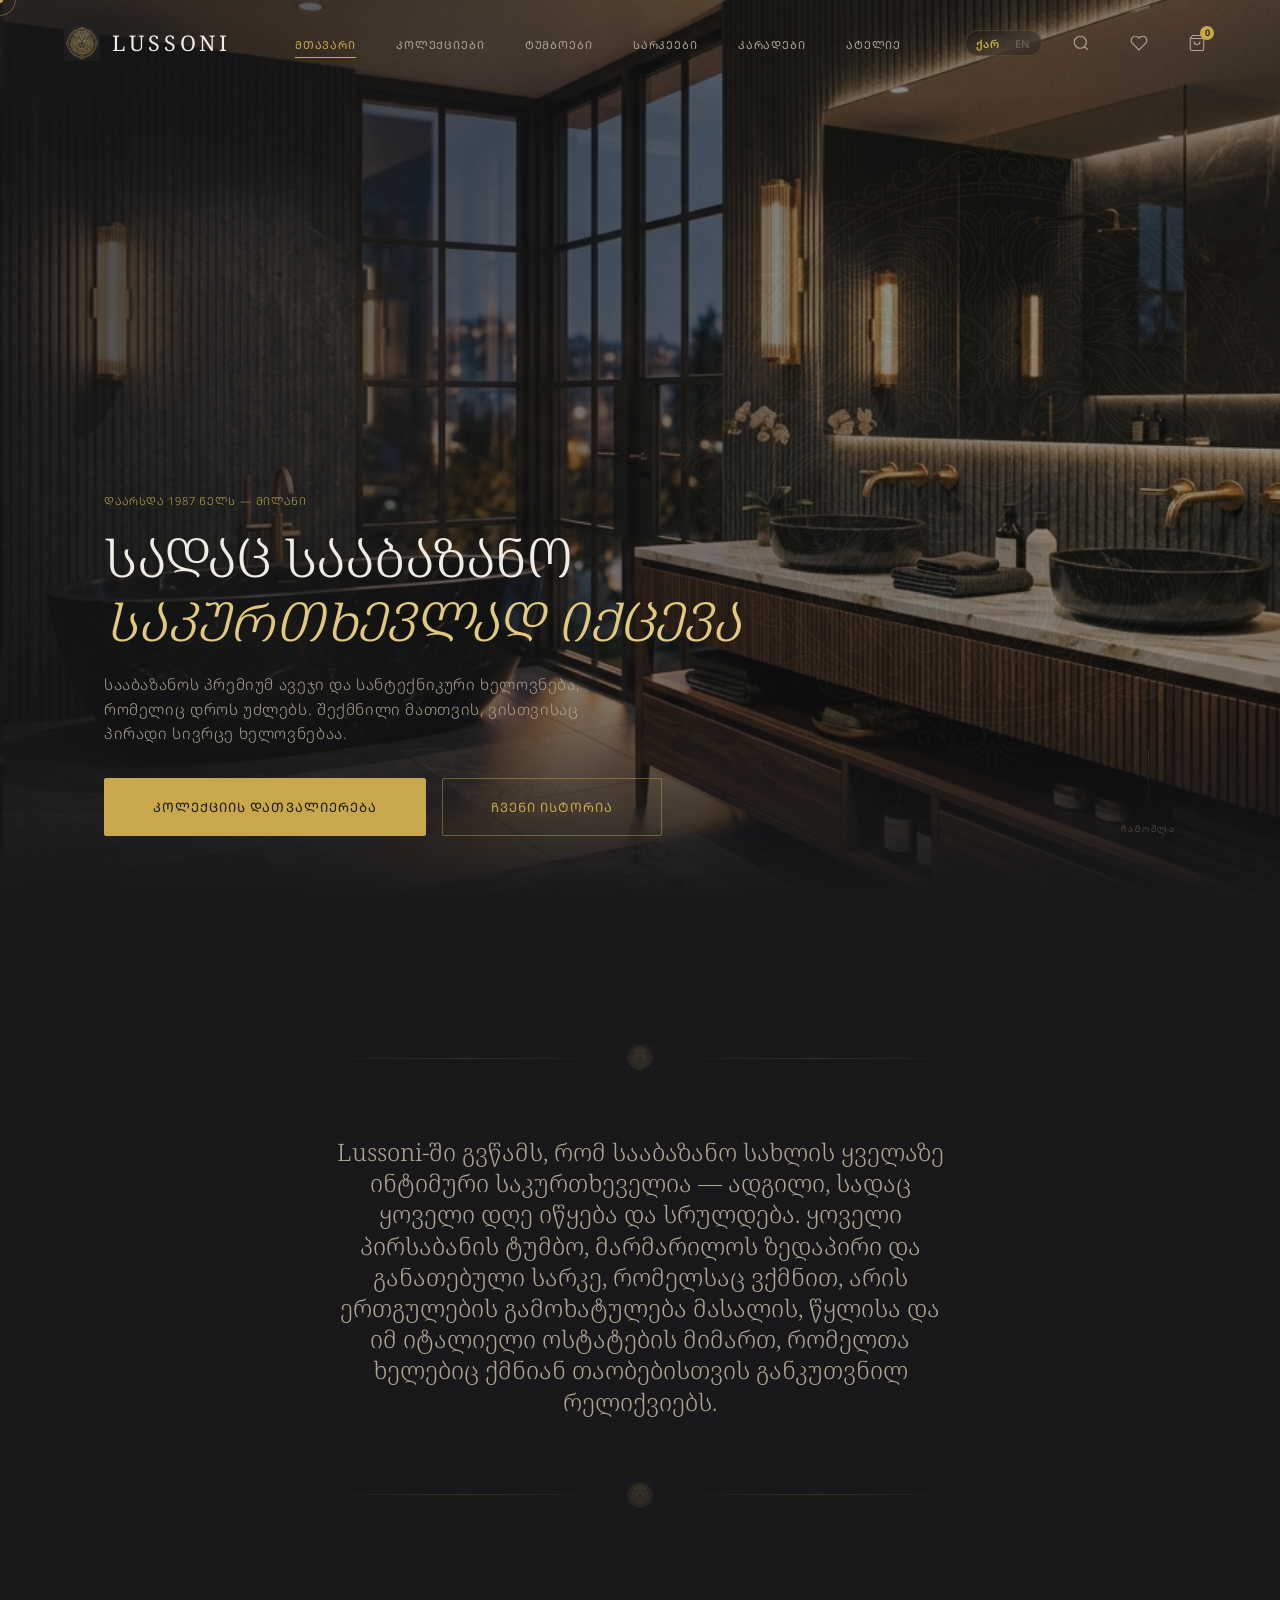
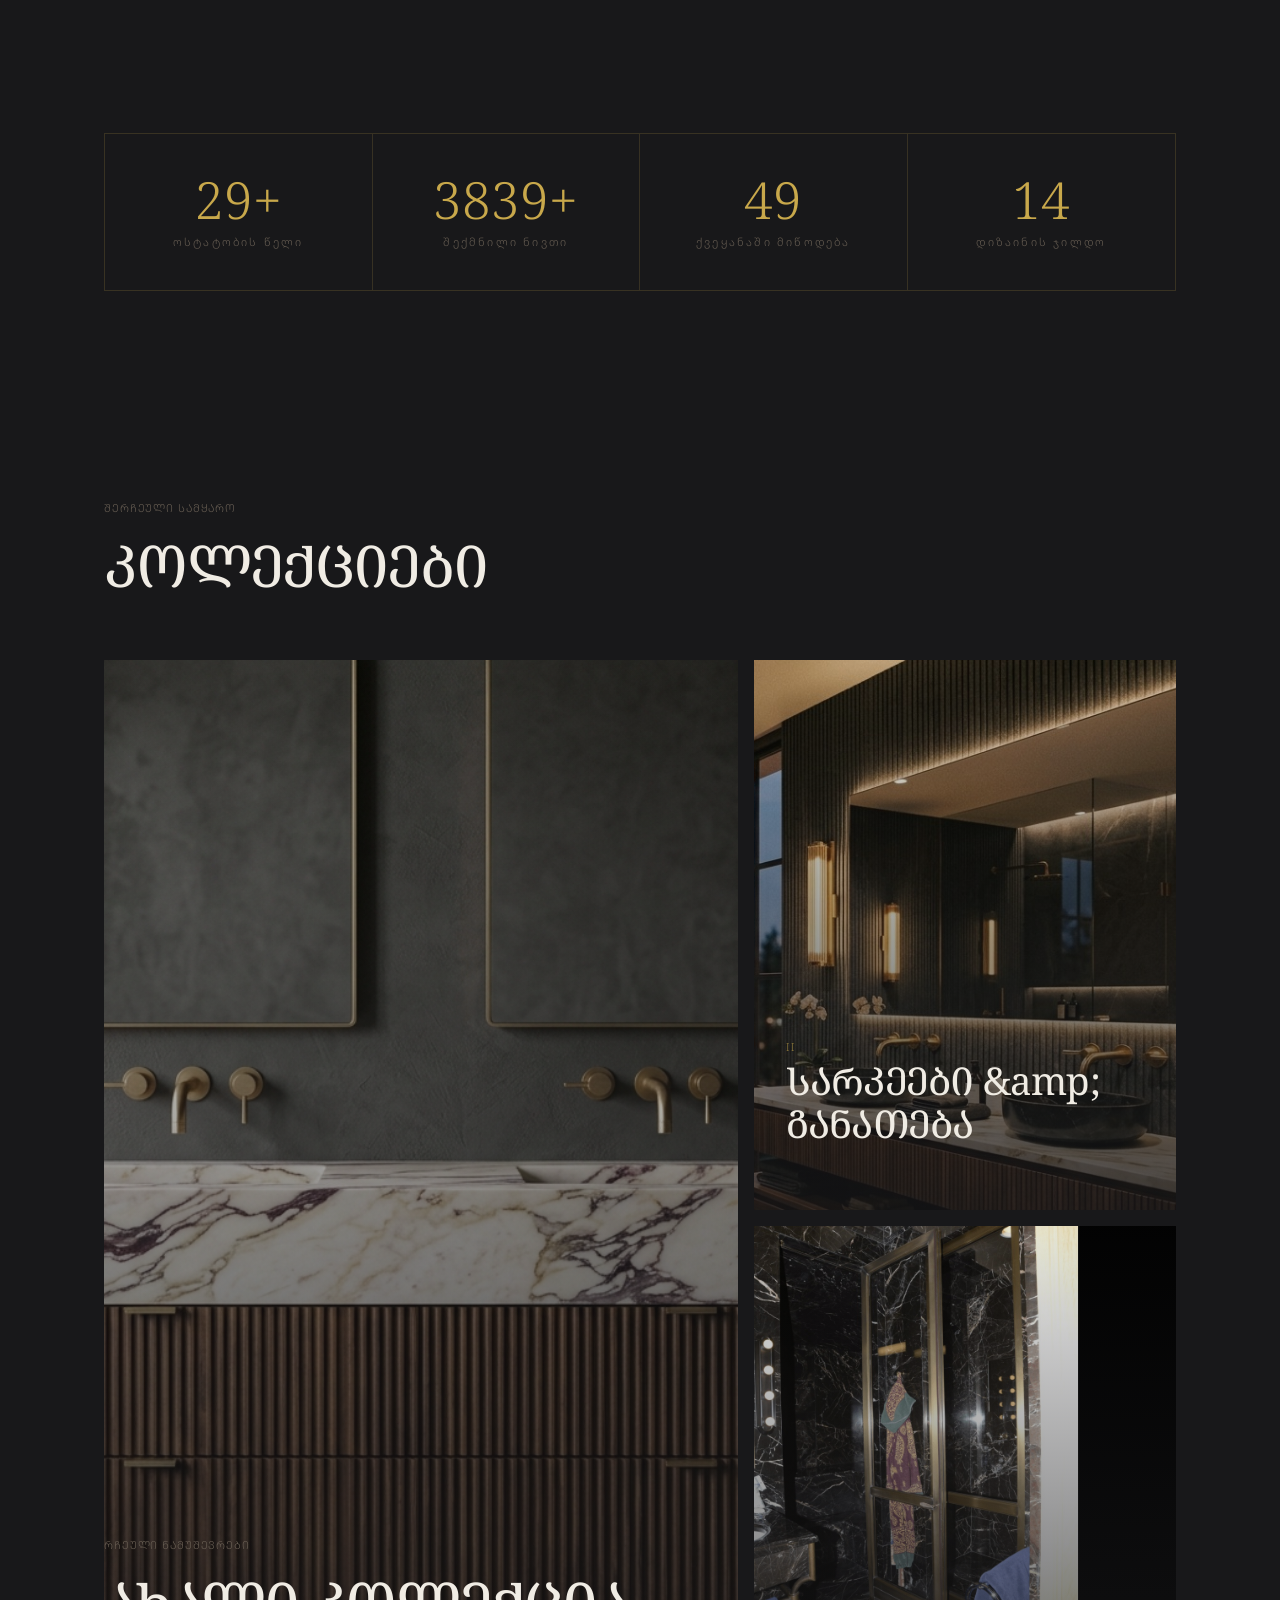
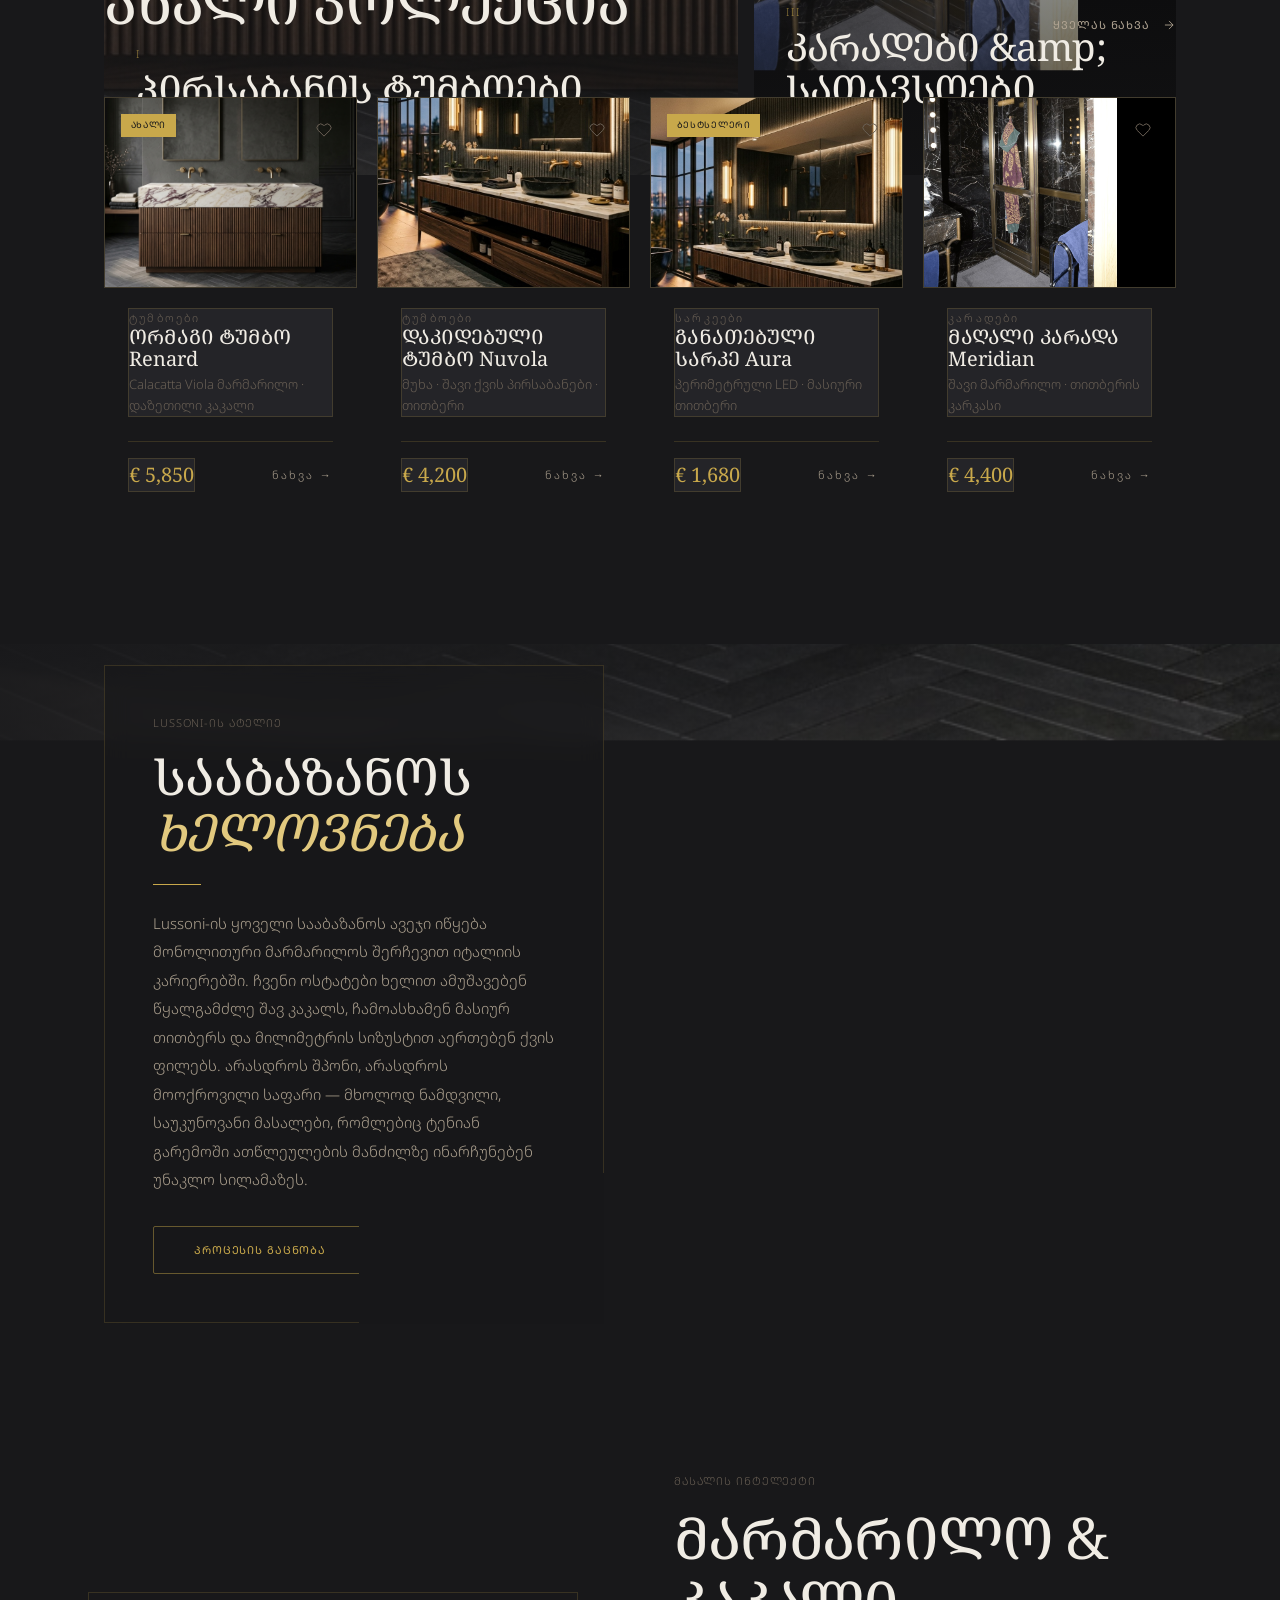
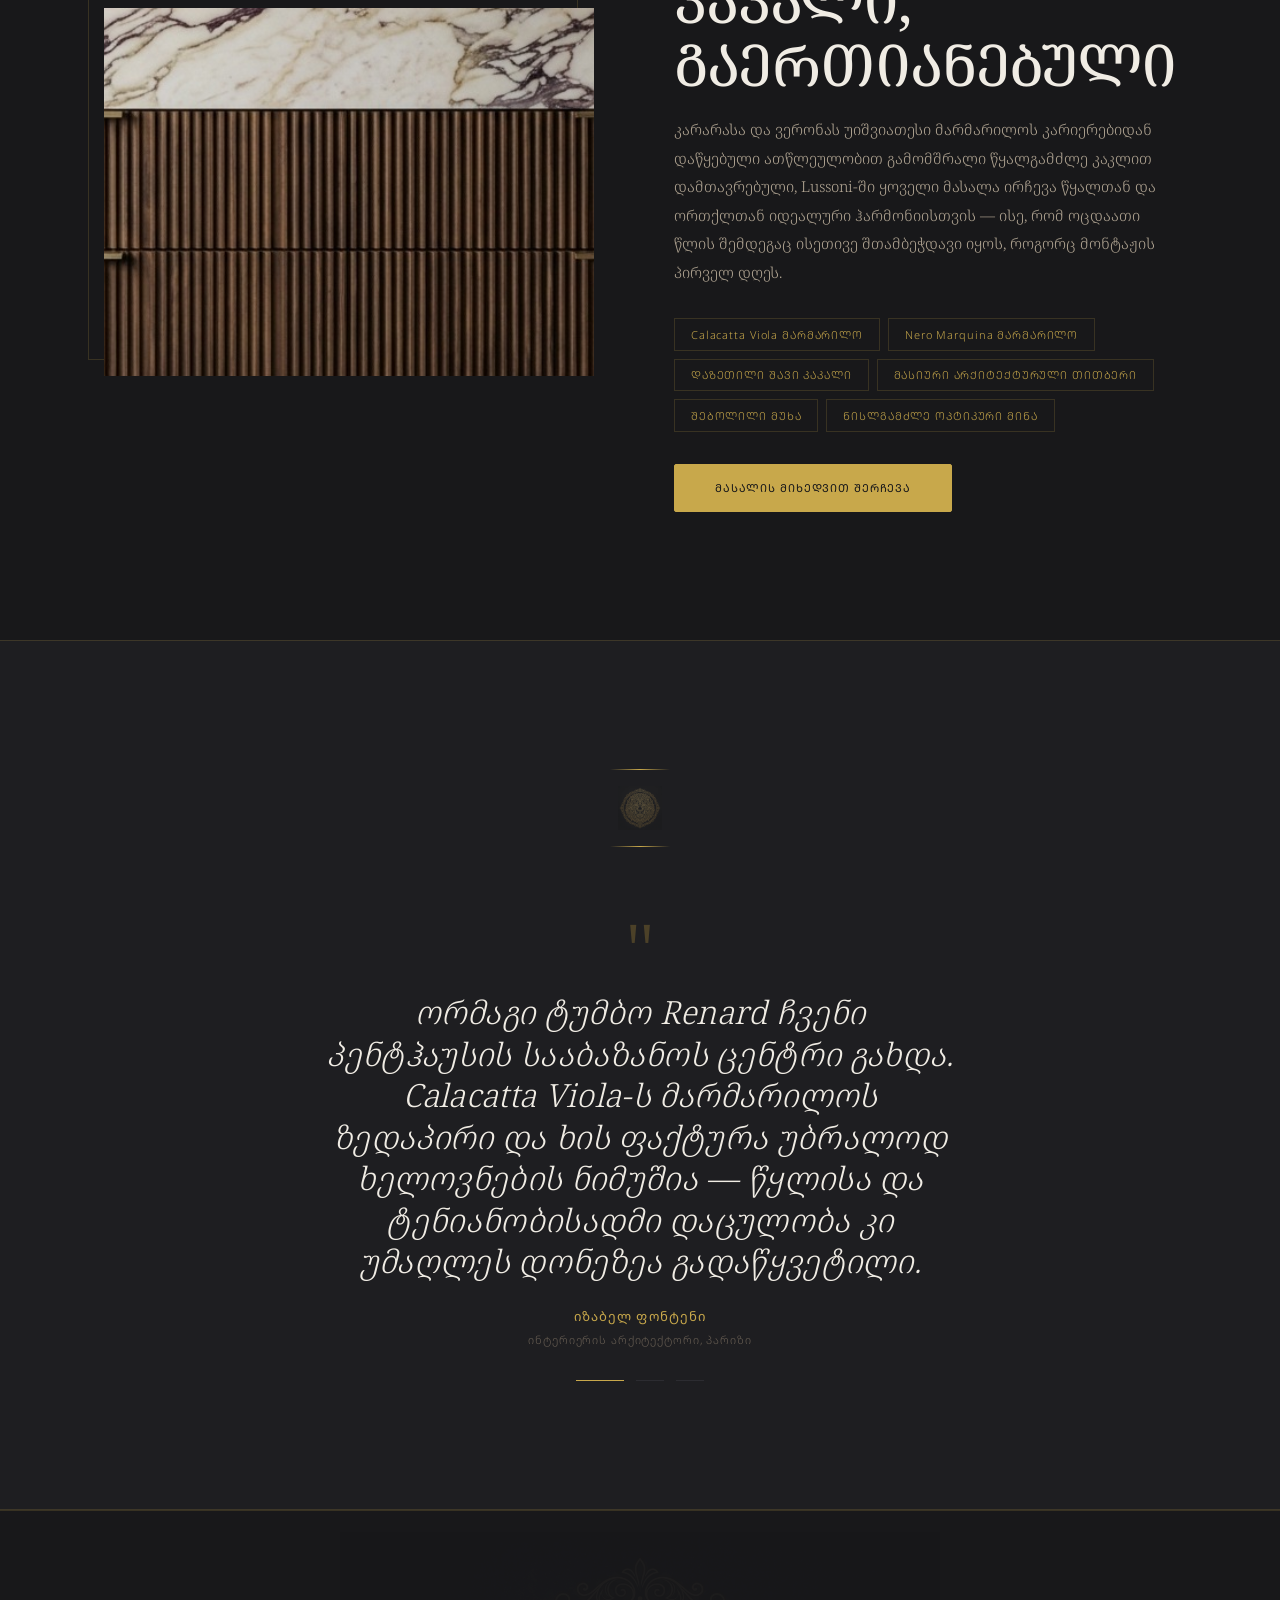
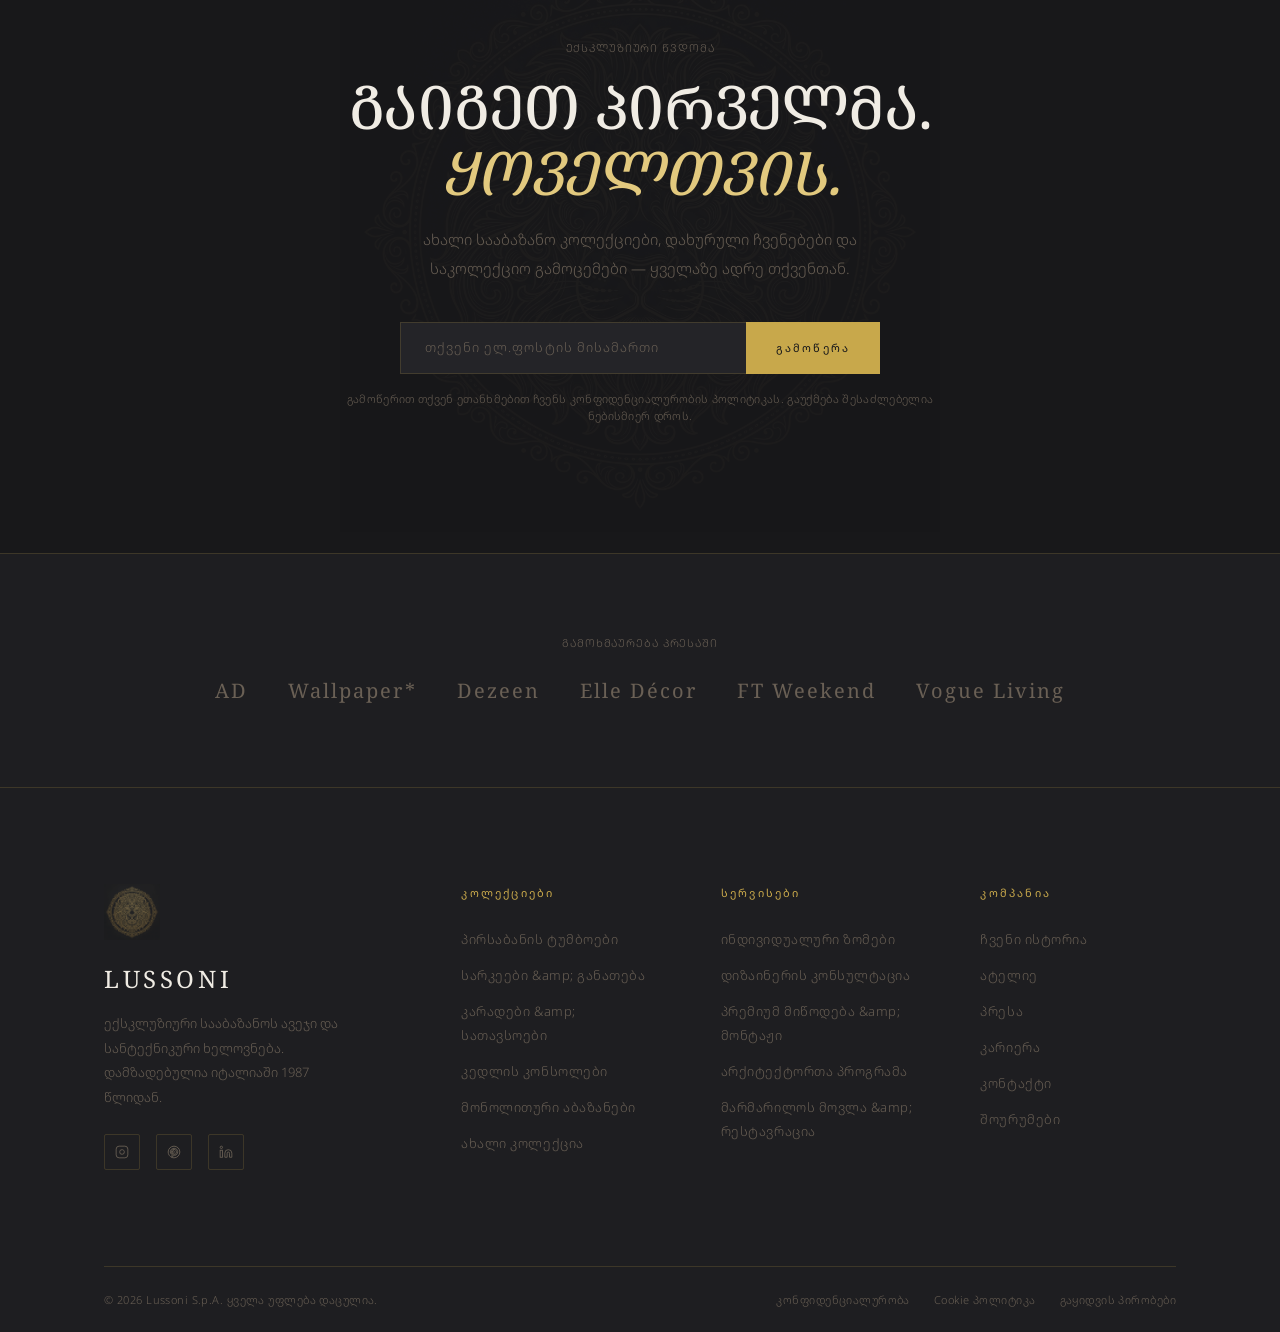
==== commit 145c5fad: "Update site content and imagery to luxury bathroom furniture brand" ====
--- a/index.html
+++ b/index.html
@@ -3,8 +3,8 @@
 <head>
   <meta charset="UTF-8" />
   <meta name="viewport" content="width=device-width, initial-scale=1.0" />
-  <title data-i18n="meta.homeTitle">Lussoni — ლუქს ავეჯი | რელიქვია თანამედროვე სახლისთვის</title>
-  <meta name="description" data-i18n="meta.homeDesc" content="Lussoni ქმნის გამორჩეულ ავეჯს გამორჩეული სივრცეებისთვის. დაათვალიერეთ ხელით შექმნილი დივნების, სასადილო მაგიდების და აქცენტების კოლექციები — თითოეული ხელოვნების ნიმუშია." />
+  <title data-i18n="meta.homeTitle">Lussoni — ლუქს სააბაზანოს ავეჯი | რელიქვია პირადი სივრცისთვის</title>
+  <meta name="description" data-i18n="meta.homeDesc" content="Lussoni ქმნის გამორჩეულ სააბაზანოს ავეჯს: ხელნაკეთი მარმარილოს ტუმბოები, განათებული სარკეები, მაღალი კარადები და ექსკლუზიური სანტექნიკა იტალიიდან." />
   <meta name="theme-color" content="#18181a" />
 
   <!-- Favicon placeholder (uses logo) -->
@@ -42,9 +42,9 @@
     <ul class="nav__links" role="list">
       <li><a href="index.html" class="nav__link active" data-i18n="nav.home">მთავარი</a></li>
       <li><a href="collection.html" class="nav__link" data-i18n="nav.collections">კოლექციები</a></li>
-      <li><a href="collection.html" class="nav__link" data-i18n="nav.living">მისაღები</a></li>
-      <li><a href="collection.html" class="nav__link" data-i18n="nav.dining">სასადილო</a></li>
-      <li><a href="collection.html" class="nav__link" data-i18n="nav.bedroom">საძინებელი</a></li>
+      <li><a href="collection.html" class="nav__link" data-i18n="nav.living">ტუმბოები</a></li>
+      <li><a href="collection.html" class="nav__link" data-i18n="nav.dining">სარკეები</a></li>
+      <li><a href="collection.html" class="nav__link" data-i18n="nav.bedroom">კარადები</a></li>
       <li><a href="#about" class="nav__link" data-i18n="nav.atelier">ატელიე</a></li>
     </ul>
 
@@ -76,9 +76,9 @@
   <div class="nav__mobile" id="mobile-nav" aria-hidden="true">
     <a href="index.html" class="nav__mobile-link" data-i18n="nav.home">მთავარი</a>
     <a href="collection.html" class="nav__mobile-link" data-i18n="nav.collections">კოლექციები</a>
-    <a href="collection.html" class="nav__mobile-link" data-i18n="nav.living">მისაღები</a>
-    <a href="collection.html" class="nav__mobile-link" data-i18n="nav.dining">სასადილო</a>
-    <a href="collection.html" class="nav__mobile-link" data-i18n="nav.bedroom">საძინებელი</a>
+    <a href="collection.html" class="nav__mobile-link" data-i18n="nav.living">ტუმბოები</a>
+    <a href="collection.html" class="nav__mobile-link" data-i18n="nav.dining">სარკეები</a>
+    <a href="collection.html" class="nav__mobile-link" data-i18n="nav.bedroom">კარადები</a>
     <a href="#about" class="nav__mobile-link" data-i18n="nav.atelier">ატელიე</a>
     <div class="nav__mobile-lang" role="group" aria-label="Language selection">
       <button type="button" class="lang-switcher__btn active" data-lang="ka">ქართული</button>
@@ -95,8 +95,8 @@
     <section class="hero" id="hero" aria-label="Hero">
       <!-- Full-bleed background image with parallax -->
       <div class="hero__bg" data-parallax="0.25">
-        <img src="assets/images/hero_interior_1790075731230.jpg" 
-             alt="Lussoni luxury interior" 
+        <img src="assets/images/bathroom_hero_interior.jpg" 
+             alt="Lussoni luxury bathroom sanctuary interior" 
              class="hero__bg-img" />
         <div class="hero__bg-overlay"></div>
       </div>
@@ -111,11 +111,11 @@
         <div class="hero__content">
           <p class="eyebrow hero__eyebrow anim-fade-in anim-delay-2" data-i18n="hero.eyebrow">დაარსდა 1987 წელს — მილანი</p>
           <h1 class="hero__headline anim-fade-in-up anim-delay-2" data-i18n="hero.headline">
-            სადაც ყოველი ოთახი<br />
-            <em>ისტორიას ჰყვება</em>
+            სადაც სააბაზანო<br />
+            <em>საკურთხევლად იქცევა</em>
           </h1>
           <p class="hero__sub anim-fade-in-up anim-delay-3" data-i18n="hero.sub">
-            ავეჯი, რომელიც დროს უძლებს. შექმნილი მათთვის, ვინც მხოლოდ საუკეთესოს ითხოვს.
+            სააბაზანოს პრემიუმ ავეჯი და სანტექნიკური ხელოვნება, რომელიც დროს უძლებს. შექმნილი მათთვის, ვისთვისაც პირადი სივრცე ხელოვნებაა.
           </p>
           <div class="hero__actions anim-fade-in-up anim-delay-4">
             <a href="collection.html" class="btn btn--primary btn--lg">
@@ -142,8 +142,8 @@
           <img src="assets/logo.png" alt="" class="divider__emblem" />
         </div>
         <p class="manifesto__text lead reveal reveal--delay-1" data-i18n="manifesto.text">
-          Lussoni-ში გვწამს, რომ სახლი მისი მცხოვრებლების პორტრეტია.
-          ყოველი ნივთი, რომელსაც ვქმნით, არის ერთგულების გამოხატულება — მასალის, ფორმის და იმ ოსტატების მიმართ, რომელთა ხელებიც ქმნიან თაობებისთვის განკუთვნილ ღირებულებებს.
+          Lussoni-ში გვწამს, რომ სააბაზანო სახლის ყველაზე ინტიმური საკურთხეველია — ადგილი, სადაც ყოველი დღე იწყება და სრულდება.
+          ყოველი პირსაბანის ტუმბო, მარმარილოს ზედაპირი და განათებული სარკე, რომელსაც ვქმნით, არის ერთგულების გამოხატულება მასალის, წყლისა და იმ იტალიელი ოსტატების მიმართ, რომელთა ხელებიც ქმნიან თაობებისთვის განკუთვნილ რელიქვიებს.
         </p>
         <div class="divider reveal reveal--delay-2">
           <img src="assets/logo.png" alt="" class="divider__emblem" />
@@ -190,13 +190,13 @@
         <div class="collections-grid">
           <!-- Large left card -->
           <a href="collection.html" class="collection-card collections-grid__main reveal" 
-             aria-label="Living Room collection">
-            <img src="assets/images/sofa_hero_1790075635876.jpg" 
-                 alt="Lussoni Living Room — velvet sofa with brass legs" 
+             aria-label="Bathroom Vanities collection">
+            <img src="assets/images/vanity_renard.jpg" 
+                 alt="Lussoni Luxury Vanities — Calacatta marble double vanity" 
                  class="collection-card__img" />
             <div class="collection-card__overlay">
               <p class="collection-card__label">I</p>
-              <h3 class="collection-card__title" data-i18n="featured.living">მისაღები ოთახი</h3>
+              <h3 class="collection-card__title" data-i18n="featured.living">პირსაბანის ტუმბოები</h3>
               <div class="collection-card__cta">
                 <span data-i18n="common.explore">დათვალიერება</span>
                 <svg width="16" height="16" viewBox="0 0 24 24" fill="none" stroke="currentColor" stroke-width="1.5"><path d="M5 12h14M12 5l7 7-7 7"/></svg>
@@ -207,13 +207,13 @@
           <!-- Right column — stacked two -->
           <div class="collections-grid__side">
             <a href="collection.html" class="collection-card reveal reveal--delay-1"
-               aria-label="Dining collection">
-              <img src="assets/images/dining_table_hero_1790075658307.jpg" 
-                   alt="Lussoni Dining — walnut table with candlelight" 
+               aria-label="Bathroom Mirrors collection">
+              <img src="assets/images/mirror_aura.jpg" 
+                   alt="Lussoni Mirrors — Architectural backlit halo mirror" 
                    class="collection-card__img" />
               <div class="collection-card__overlay">
                 <p class="collection-card__label">II</p>
-                <h3 class="collection-card__title" data-i18n="featured.dining">სასადილო</h3>
+                <h3 class="collection-card__title" data-i18n="featured.dining">სარკეები &amp; განათება</h3>
                 <div class="collection-card__cta">
                   <span data-i18n="common.explore">დათვალიერება</span>
                   <svg width="16" height="16" viewBox="0 0 24 24" fill="none" stroke="currentColor" stroke-width="1.5"><path d="M5 12h14M12 5l7 7-7 7"/></svg>
@@ -222,13 +222,13 @@
             </a>
 
             <a href="collection.html" class="collection-card reveal reveal--delay-2"
-               aria-label="Bedroom collection">
-              <img src="assets/images/bed_hero_1790075686213.jpg" 
-                   alt="Lussoni Bedroom — velvet bed with brass frame" 
+               aria-label="Bathroom Cabinetry collection">
+              <img src="assets/images/cabinet_meridian.jpg" 
+                   alt="Lussoni Cabinetry — Tall marble and brass storage column" 
                    class="collection-card__img" />
               <div class="collection-card__overlay">
                 <p class="collection-card__label">III</p>
-                <h3 class="collection-card__title" data-i18n="featured.bedroom">საძინებელი</h3>
+                <h3 class="collection-card__title" data-i18n="featured.bedroom">კარადები &amp; სათავსოები</h3>
                 <div class="collection-card__cta">
                   <span data-i18n="common.explore">დათვალიერება</span>
                   <svg width="16" height="16" viewBox="0 0 24 24" fill="none" stroke="currentColor" stroke-width="1.5"><path d="M5 12h14M12 5l7 7-7 7"/></svg>
@@ -261,8 +261,8 @@
           <div class="reveal">
             <a href="product.html" class="product-card" id="card-1">
               <div class="product-card__image-wrap">
-                <img src="assets/images/armchair_hero_1790075646964.jpg" 
-                     alt="The Renard Armchair" loading="lazy" />
+                <img src="assets/images/vanity_renard.jpg" 
+                     alt="The Renard Double Vanity" loading="lazy" />
                 <div class="product-card__overlay">
                   <button class="product-card__quick-view" data-i18n="common.quickView">სწრაფი ნახვა</button>
                 </div>
@@ -272,11 +272,11 @@
                 </button>
               </div>
               <div class="product-card__info">
-                <span class="product-card__category" data-i18n="products.p1Cat">დასაჯდომი</span>
-                <h3 class="product-card__name" data-i18n="products.p1Name">სავარძელი Renard</h3>
-                <p class="product-card__materials" data-i18n="products.p1Mat">ნატურალური ტყავი · კაკალი</p>
+                <span class="product-card__category" data-i18n="products.p1Cat">ტუმბოები</span>
+                <h3 class="product-card__name" data-i18n="products.p1Name">ორმაგი ტუმბო Renard</h3>
+                <p class="product-card__materials" data-i18n="products.p1Mat">Calacatta Viola მარმარილო · დაზეთილი კაკალი</p>
                 <div class="product-card__footer">
-                  <span class="product-card__price">€ 3,850</span>
+                  <span class="product-card__price">€ 5,850</span>
                   <a href="product.html" class="btn--text" style="font-size:var(--text-xs)" data-i18n="common.view">ნახვა →</a>
                 </div>
               </div>
@@ -286,8 +286,8 @@
           <div class="reveal reveal--delay-1">
             <a href="product.html" class="product-card" id="card-2">
               <div class="product-card__image-wrap">
-                <img src="assets/images/lounge_chair_hero_1790075708615.jpg" 
-                     alt="The Nuvola Lounge Set" loading="lazy" />
+                <img src="assets/images/vanity_nuvola.jpg" 
+                     alt="The Nuvola Floating Vanity" loading="lazy" />
                 <div class="product-card__overlay">
                   <button class="product-card__quick-view" data-i18n="common.quickView">სწრაფი ნახვა</button>
                 </div>
@@ -296,11 +296,11 @@
                 </button>
               </div>
               <div class="product-card__info">
-                <span class="product-card__category" data-i18n="products.p2Cat">დასაჯდომი</span>
-                <h3 class="product-card__name" data-i18n="products.p2Name">მოსასვენებელი კომპლექტი Nuvola</h3>
-                <p class="product-card__materials" data-i18n="products.p2Mat">ბუკლეს ქსოვილი · მასიური კაკალი</p>
+                <span class="product-card__category" data-i18n="products.p2Cat">ტუმბოები</span>
+                <h3 class="product-card__name" data-i18n="products.p2Name">დაკიდებული ტუმბო Nuvola</h3>
+                <p class="product-card__materials" data-i18n="products.p2Mat">მუხა · შავი ქვის პირსაბანები · თითბერი</p>
                 <div class="product-card__footer">
-                  <span class="product-card__price">€ 5,200</span>
+                  <span class="product-card__price">€ 4,200</span>
                   <a href="product.html" class="btn--text" style="font-size:var(--text-xs)" data-i18n="common.view">ნახვა →</a>
                 </div>
               </div>
@@ -310,8 +310,8 @@
           <div class="reveal reveal--delay-2">
             <a href="product.html" class="product-card" id="card-3">
               <div class="product-card__image-wrap">
-                <img src="assets/images/side_table_hero_1790075669925.jpg" 
-                     alt="Calacatta Side Table" loading="lazy" />
+                <img src="assets/images/mirror_aura.jpg" 
+                     alt="Aura Illuminated Mirror" loading="lazy" />
                 <div class="product-card__overlay">
                   <button class="product-card__quick-view" data-i18n="common.quickView">სწრაფი ნახვა</button>
                 </div>
@@ -321,9 +321,9 @@
                 </button>
               </div>
               <div class="product-card__info">
-                <span class="product-card__category" data-i18n="products.p3Cat">მაგიდები</span>
-                <h3 class="product-card__name" data-i18n="products.p3Name">ჟურნალის მაგიდა Calacatta</h3>
-                <p class="product-card__materials" data-i18n="products.p3Mat">Calacatta მარმარილო · თითბერი</p>
+                <span class="product-card__category" data-i18n="products.p3Cat">სარკეები</span>
+                <h3 class="product-card__name" data-i18n="products.p3Name">განათებული სარკე Aura</h3>
+                <p class="product-card__materials" data-i18n="products.p3Mat">პერიმეტრული LED · მასიური თითბერი</p>
                 <div class="product-card__footer">
                   <span class="product-card__price">€ 1,680</span>
                   <a href="product.html" class="btn--text" style="font-size:var(--text-xs)" data-i18n="common.view">ნახვა →</a>
@@ -335,8 +335,8 @@
           <div class="reveal reveal--delay-3">
             <a href="product.html" class="product-card" id="card-4">
               <div class="product-card__image-wrap">
-                <img src="assets/images/shelving_hero_1790075697235.jpg" 
-                     alt="Meridian Open Shelving" loading="lazy" />
+                <img src="assets/images/cabinet_meridian.jpg" 
+                     alt="Meridian Tall Column Cabinet" loading="lazy" />
                 <div class="product-card__overlay">
                   <button class="product-card__quick-view" data-i18n="common.quickView">სწრაფი ნახვა</button>
                 </div>
@@ -345,9 +345,9 @@
                 </button>
               </div>
               <div class="product-card__info">
-                <span class="product-card__category" data-i18n="products.p4Cat">სათავსო</span>
-                <h3 class="product-card__name" data-i18n="products.p4Name">ღია თაროები Meridian</h3>
-                <p class="product-card__materials" data-i18n="products.p4Mat">შავი კაკალი · თითბერის დეტალები</p>
+                <span class="product-card__category" data-i18n="products.p4Cat">კარადები</span>
+                <h3 class="product-card__name" data-i18n="products.p4Name">მაღალი კარადა Meridian</h3>
+                <p class="product-card__materials" data-i18n="products.p4Mat">შავი მარმარილო · თითბერის კარკასი</p>
                 <div class="product-card__footer">
                   <span class="product-card__price">€ 4,400</span>
                   <a href="product.html" class="btn--text" style="font-size:var(--text-xs)" data-i18n="common.view">ნახვა →</a>
@@ -365,8 +365,8 @@
          ══════════════════════════════════════════════════ -->
     <section class="craft-section" aria-labelledby="craft-heading">
       <div class="craft-section__img-wrap">
-        <img src="assets/images/craftsmanship_detail_1790075741368.jpg" 
-             alt="Master craftsman working on Lussoni furniture joinery" 
+        <img src="assets/images/craftsmanship_bathroom.jpg" 
+             alt="Master craftsman hand-fluting walnut cabinetry and fitting Calacatta marble in Milan atelier" 
              class="craft-section__img" data-parallax="0.15" />
         <div class="craft-section__overlay"></div>
       </div>
@@ -375,14 +375,11 @@
         <div class="craft-section__content reveal">
           <p class="eyebrow" data-i18n="craft.eyebrow">Lussoni-ის ატელიე</p>
           <h2 id="craft-heading" class="craft-section__title" data-i18n="craft.title">
-            შექმნის<br /><em>ხელოვნება</em>
+            სააბაზანოს<br /><em>ხელოვნება</em>
           </h2>
           <div class="craft-section__rule"></div>
           <p class="craft-section__body" data-i18n="craft.body">
-            Lussoni-ის ყოველი ნაკეთობა იწყება ჩანახატით, იქცევა დიალოგად დიზაინერსა და
-            ოსტატს შორის და სრულდება საგვარეულო რელიქვიად. ჩვენ ვიყენებთ მხოლოდ
-            ეკოლოგიურად მოპოვებულ ძვირფას ხეს, ხელით დამუშავებულ ტყავს და მასიური თითბერისგან
-            ჩამოსხმულ დეტალებს — არასდროს მოოქროვილი, არასდროს აჩქარებული.
+            Lussoni-ის ყოველი სააბაზანოს ავეჯი იწყება მონოლითური მარმარილოს შერჩევით იტალიის კარიერებში. ჩვენი ოსტატები ხელით ამუშავებენ წყალგამძლე შავ კაკალს, ჩამოასხამენ მასიურ თითბერს და მილიმეტრის სიზუსტით აერთებენ ქვის ფილებს. არასდროს შპონი, არასდროს მოოქროვილი საფარი — მხოლოდ ნამდვილი, საუკუნოვანი მასალები, რომლებიც ტენიან გარემოში ათწლეულების მანძილზე ინარჩუნებენ უნაკლო სილამაზეს.
           </p>
           <a href="#" class="btn btn--ghost reveal reveal--delay-3" data-i18n="craft.cta">პროცესის გაცნობა</a>
         </div>
@@ -396,25 +393,24 @@
       <div class="container">
         <div class="materials-split">
           <div class="materials-split__img reveal">
-            <img src="assets/images/sofa_linen_1790075719100.jpg" 
-                 alt="Lussoni linen sofa — architectural contemporary seating" />
+            <img src="assets/images/marble_materials_detail.jpg" 
+                 alt="Lussoni bathroom materials — Calacatta Viola marble and fluted walnut" />
             <div class="materials-split__img-frame" aria-hidden="true"></div>
           </div>
           <div class="materials-split__content reveal reveal--delay-2">
             <p class="eyebrow" data-i18n="materials.eyebrow">მასალის ინტელექტი</p>
-            <h2 id="materials-heading" data-i18n="materials.title">ქსოვილი &amp; ფორმა,<br />გაერთიანებული</h2>
+            <h2 id="materials-heading" data-i18n="materials.title">მარმარილო &amp; კაკალი,<br />გაერთიანებული</h2>
             <p class="lead" style="margin-top: var(--space-5); font-size: var(--text-base); line-height: var(--leading-loose);" data-i18n="materials.body">
-              ნორმანდიის ველური სელიდან დაწყებული კორდობას მცენარეულად დამუშავებული ტყავით დამთავრებული,
-              Lussoni-ში ყოველი მასალა ირჩევა მისი ხასიათის გამო — როგორი იქნება ის არა მხოლოდ დღეს,
-              არამედ ოცდაათი წლის შემდეგაც.
+              კარარასა და ვერონას უიშვიათესი მარმარილოს კარიერებიდან დაწყებული ათწლეულობით გამომშრალი წყალგამძლე კაკლით დამთავრებული,
+              Lussoni-ში ყოველი მასალა ირჩევა წყალთან და ორთქლთან იდეალური ჰარმონიისთვის — ისე, რომ ოცდაათი წლის შემდეგაც ისეთივე შთამბეჭდავი იყოს, როგორც მონტაჟის პირველ დღეს.
             </p>
             <div class="materials-pills">
-              <span class="materials-pill" data-i18n="materials.pill1">სელი &amp; ბუკლე</span>
-              <span class="materials-pill" data-i18n="materials.pill2">ნატურალური ტყავი</span>
-              <span class="materials-pill" data-i18n="materials.pill3">შავი კაკალი</span>
-              <span class="materials-pill" data-i18n="materials.pill4">მასიური თითბერი</span>
-              <span class="materials-pill" data-i18n="materials.pill5">Calacatta მარმარილო</span>
-              <span class="materials-pill" data-i18n="materials.pill6">შებოლილი მუხა</span>
+              <span class="materials-pill" data-i18n="materials.pill1">Calacatta Viola მარმარილო</span>
+              <span class="materials-pill" data-i18n="materials.pill2">Nero Marquina მარმარილო</span>
+              <span class="materials-pill" data-i18n="materials.pill3">დაზეთილი შავი კაკალი</span>
+              <span class="materials-pill" data-i18n="materials.pill4">მასიური არქიტექტურული თითბერი</span>
+              <span class="materials-pill" data-i18n="materials.pill5">შებოლილი მუხა</span>
+              <span class="materials-pill" data-i18n="materials.pill6">ნისლგამძლე ოპტიკური მინა</span>
             </div>
             <a href="collection.html" class="btn btn--primary reveal reveal--delay-3" style="margin-top: var(--space-8);">
               <span data-i18n="materials.cta">მასალის მიხედვით შერჩევა</span>
@@ -440,21 +436,21 @@
           <div class="quote testimonials-slide active" role="group" aria-label="Testimonial 1">
             <div class="quote__mark">"</div>
             <p class="quote__text" data-i18n="testimonials.t1Text">
-              სავარძელი Renard ჩვენი მისაღები ოთახის სული გახდა.
-              ავეჯის შეგროვების ათწლიანი გამოცდილების განმავლობაში, არაფერი შედარებულა
-              Lussoni-ის პროპორციებისა და დასრულების სიზუსტესთან.
+              ორმაგი ტუმბო Renard ჩვენი პენტჰაუსის სააბაზანოს ცენტრი გახდა.
+              Calacatta Viola-ს მარმარილოს ზედაპირი და ხის ფაქტურა უბრალოდ ხელოვნების ნიმუშია —
+              წყლისა და ტენიანობისადმი დაცულობა კი უმაღლეს დონეზეა გადაწყვეტილი.
             </p>
             <div class="quote__attribution">
               <span class="quote__name" data-i18n="testimonials.t1Author">იზაბელ ფონტენი</span>
-              <span class="quote__role" data-i18n="testimonials.t1Role">ინტერიერის დიზაინერი, პარიზი</span>
+              <span class="quote__role" data-i18n="testimonials.t1Role">ინტერიერის არქიტექტორი, პარიზი</span>
             </div>
           </div>
 
           <div class="quote testimonials-slide" role="group" aria-label="Testimonial 2" aria-hidden="true">
             <div class="quote__mark">"</div>
             <p class="quote__text" data-i18n="testimonials.t2Text">
-              მთელი ჩვენი პენტჰაუსი Lussoni-ით მოვაწყვეთ.
-              ხარისხი შეუდარებელია — ხოლო პროცესი ისეთივე
+              მთელი სააბაზანო კომპლექსი Lussoni-ის ავეჯით მოვაწყვეთ: ტუმბო, განათებული სარკეები და მაღალი კარადები.
+              იტალიური ოსტატობის დონე შეუდარებელია — პროცესი ისეთივე
               პერსონალური იყო, როგორც ინდივიდუალური კოსტიუმის შეკერვა.
             </p>
             <div class="quote__attribution">
@@ -466,9 +462,9 @@
           <div class="quote testimonials-slide" role="group" aria-label="Testimonial 3" aria-hidden="true">
             <div class="quote__mark">"</div>
             <p class="quote__text" data-i18n="testimonials.t3Text">
-              რაც Lussoni-ში ყველაზე მეტად მხიბლავს, არის თავშეკავება —
-              არაფერია გადატვირთული. ყოველ დეტალს თავისი ადგილი აქვს.
-              ეს არის ავეჯი, რომელიც პატივს სცემს სივრცეს.
+              რაც Lussoni-ს სააბაზანოს ავეჯში ყველაზე მეტად მხიბლავს, არის თავშეკავება და პროპორცია —
+              მასიური თითბერის დეტალები და მარმარილოს სიღრმე სივრცეს სიმშვიდეს ანიჭებს.
+              ეს არის ავეჯი, რომელიც პატივს სცემს რიტუალს.
             </p>
             <div class="quote__attribution">
               <span class="quote__name" data-i18n="testimonials.t3Author">დევიდ თორნტონი</span>
@@ -499,7 +495,7 @@
             გაიგეთ პირველმა.<br /><em>ყოველთვის.</em>
           </h2>
           <p class="newsletter-section__sub" data-i18n="newsletter.sub">
-            ახალი კოლექციები, დახურული ჩვენებები და საკოლექციო გამოცემები —
+            ახალი სააბაზანო კოლექციები, დახურული ჩვენებები და საკოლექციო გამოცემები —
             ყველაზე ადრე თქვენთან.
           </p>
         </div>
@@ -552,7 +548,7 @@
           <img src="assets/logo.png" alt="Lussoni lion emblem" class="footer__brand-emblem" />
           <p class="footer__brand-name">Lussoni</p>
           <p class="footer__brand-tagline" data-i18n="footer.tagline">
-            გამორჩეული ავეჯი გამორჩეული სივრცეებისთვის.
+            ექსკლუზიური სააბაზანოს ავეჯი და სანტექნიკური ხელოვნება.
             დამზადებულია იტალიაში 1987 წლიდან.
           </p>
           <div class="footer__social">
@@ -571,9 +567,9 @@
         <div class="footer__col">
           <p class="footer__col-title" data-i18n="footer.colCollections">კოლექციები</p>
           <ul class="footer__col-links">
-            <li><a href="collection.html" class="footer__col-link" data-i18n="footer.livingRoom">მისაღები ოთახი</a></li>
-            <li><a href="collection.html" class="footer__col-link" data-i18n="footer.diningRoom">სასადილო ოთახი</a></li>
-            <li><a href="collection.html" class="footer__col-link" data-i18n="footer.bedroom">საძინებელი</a></li>
+            <li><a href="collection.html" class="footer__col-link" data-i18n="footer.livingRoom">პირსაბანის ტუმბოები</a></li>
+            <li><a href="collection.html" class="footer__col-link" data-i18n="footer.diningRoom">სარკეები &amp; განათება</a></li>
+            <li><a href="collection.html" class="footer__col-link" data-i18n="footer.bedroom">კარადები &amp; სათავსოები</a></li>
             <li><a href="collection.html" class="footer__col-link" data-i18n="footer.homeOffice">სამუშაო კაბინეტი</a></li>
             <li><a href="collection.html" class="footer__col-link" data-i18n="footer.outdoor">ღია სივრცე</a></li>
             <li><a href="collection.html" class="footer__col-link" data-i18n="footer.newArrivals">ახალი კოლექცია</a></li>
--- a/css/home.css
+++ b/css/home.css
@@ -74,25 +74,26 @@
   align-items: flex-end;
   justify-content: space-between;
   height: 100%;
-  padding-bottom: clamp(3rem, 7vw, 7rem);
+  padding-top: calc(90px + var(--space-8));
+  padding-bottom: clamp(2.5rem, 5vw, 5rem);
 }
 
 .hero__content {
-  max-width: 680px;
+  max-width: 740px;
 }
 
 .hero__eyebrow {
   color: var(--clr-gold-primary);
-  margin-bottom: var(--space-5);
+  margin-bottom: var(--space-4);
 }
 
 .hero__headline {
-  font-size: clamp(3rem, 7.5vw, var(--text-6xl));
-  font-weight: 300;
-  line-height: var(--leading-tight);
+  font-size: clamp(2.25rem, 4.2vw, 3.85rem);
+  font-weight: 300;
+  line-height: 1.18;
   letter-spacing: var(--tracking-tight);
   color: var(--clr-text-primary);
-  margin-bottom: var(--space-6);
+  margin-bottom: var(--space-5);
 }
 
 .hero__headline em {
@@ -102,12 +103,12 @@
 
 .hero__sub {
   font-family: var(--font-sans);
-  font-size: clamp(var(--text-base), 1.5vw, var(--text-md));
+  font-size: clamp(var(--text-base), 1.2vw, var(--text-md));
   font-weight: 300;
   color: var(--clr-text-secondary);
   letter-spacing: 0.04em;
-  margin-bottom: var(--space-10);
-  max-width: 420px;
+  margin-bottom: var(--space-8);
+  max-width: 480px;
 }
 
 .hero__actions {
@@ -502,13 +503,16 @@
 
 @media (max-width: 768px) {
   .hero__headline {
-    font-size: clamp(2.2rem, 9vw, 3rem);
+    font-size: clamp(1.85rem, 6.5vw, 2.5rem);
+    line-height: 1.2;
   }
 
   .hero__inner {
     flex-direction: column;
     align-items: flex-start;
     justify-content: flex-end;
+    padding-top: calc(75px + var(--space-6));
+    padding-bottom: clamp(2rem, 5vw, 3.5rem);
   }
 
   .hero__scroll { display: none; }
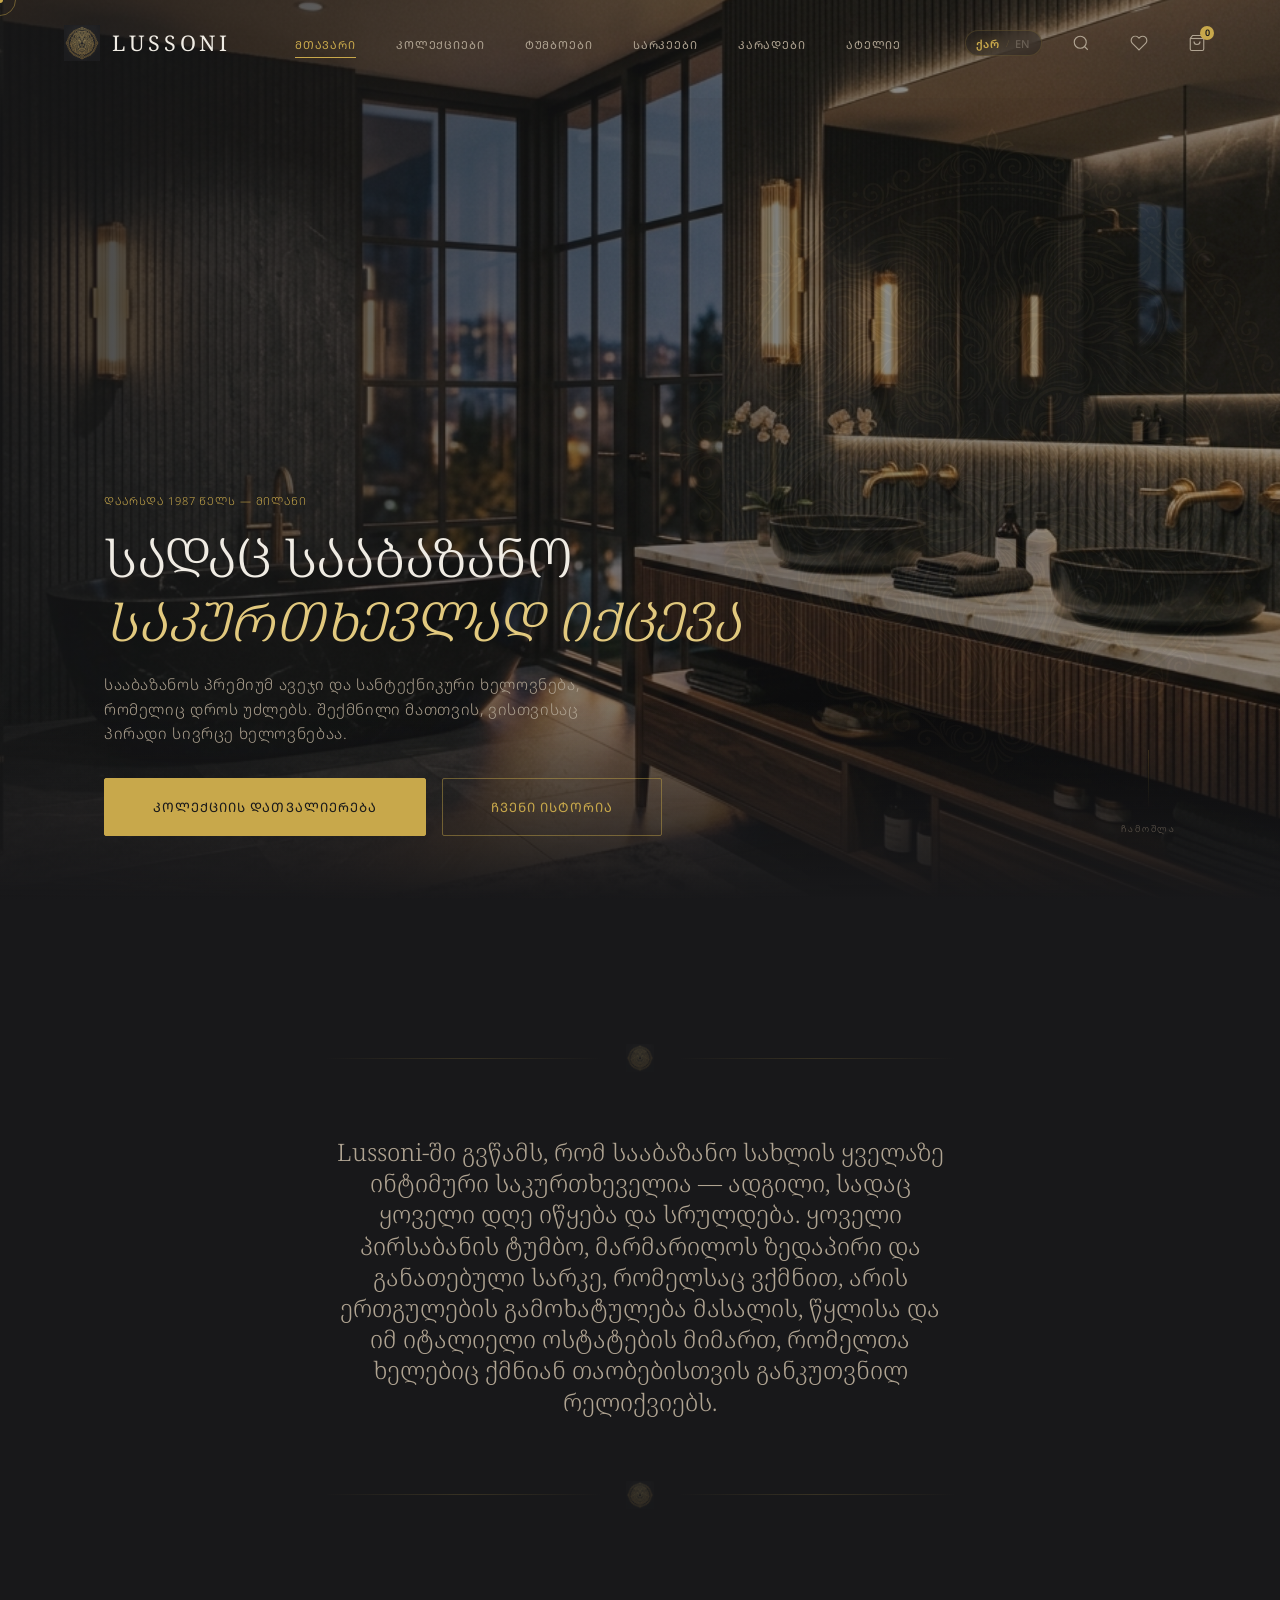
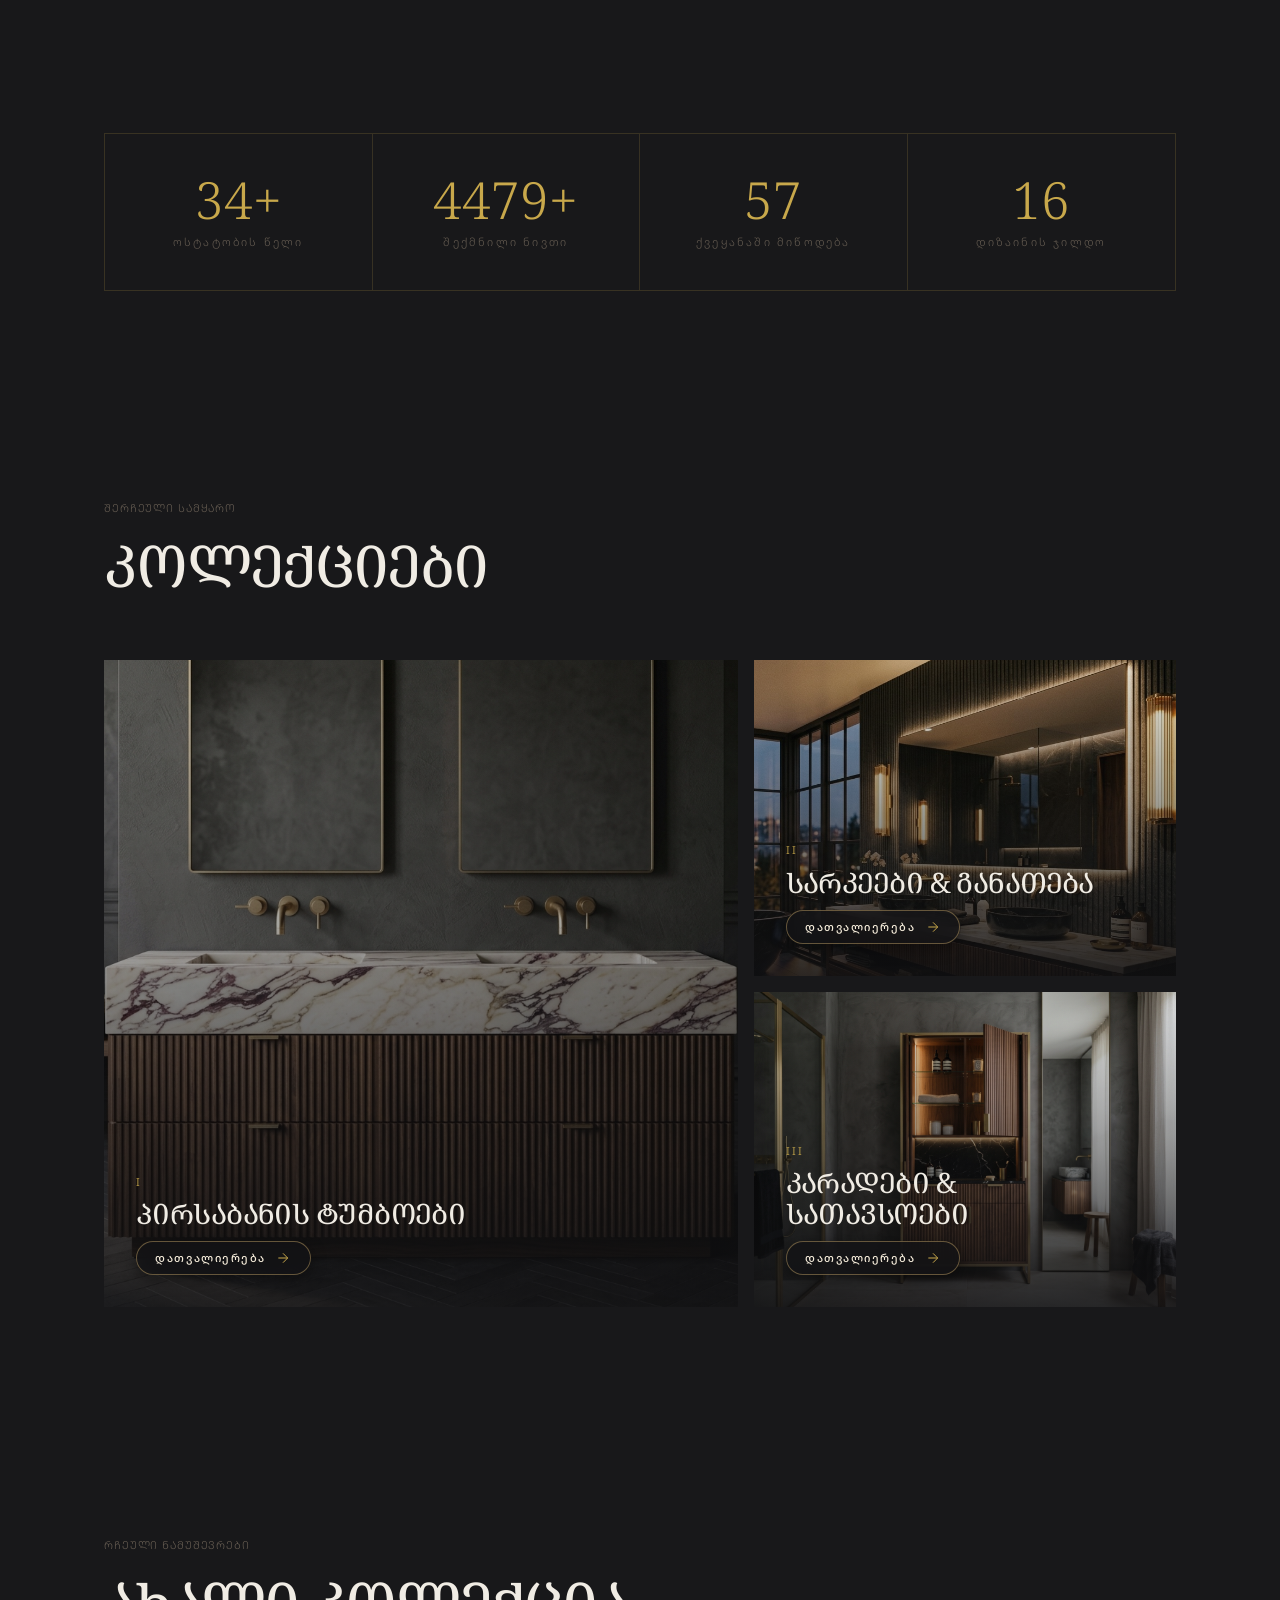
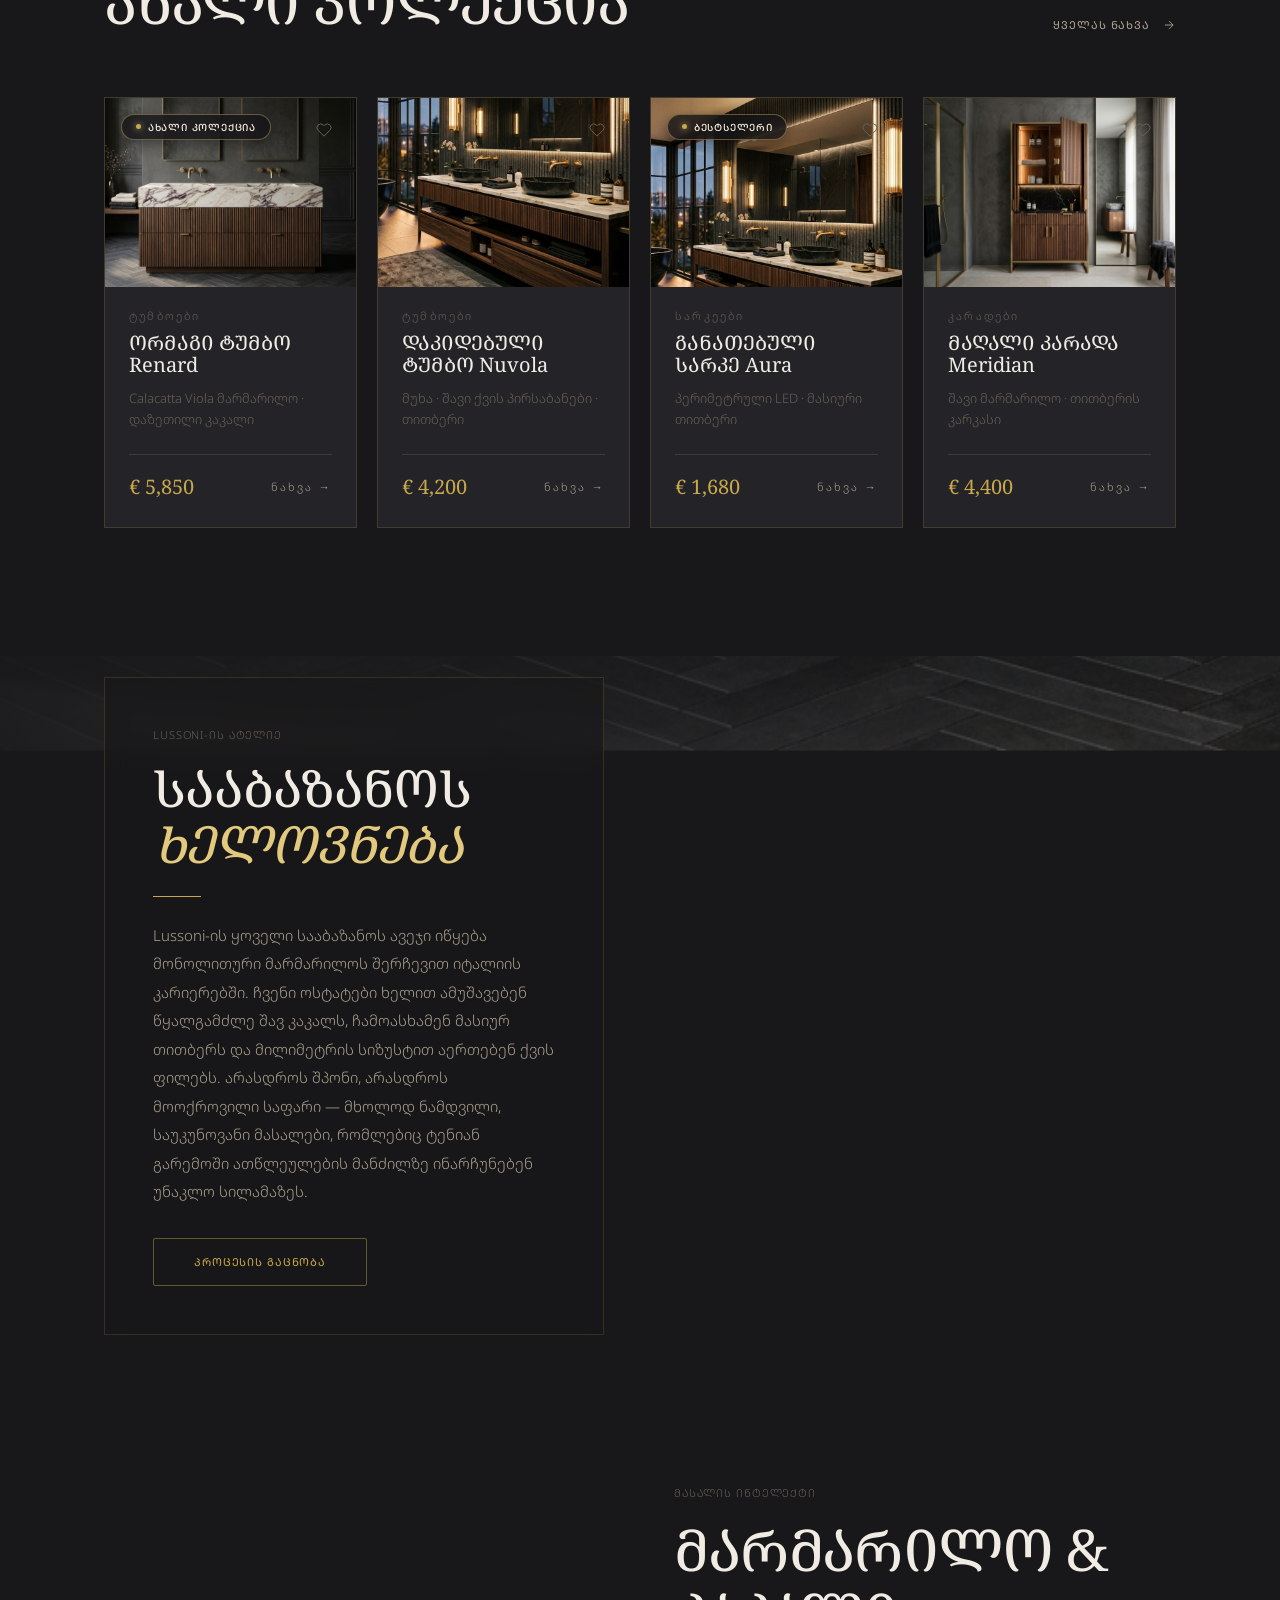
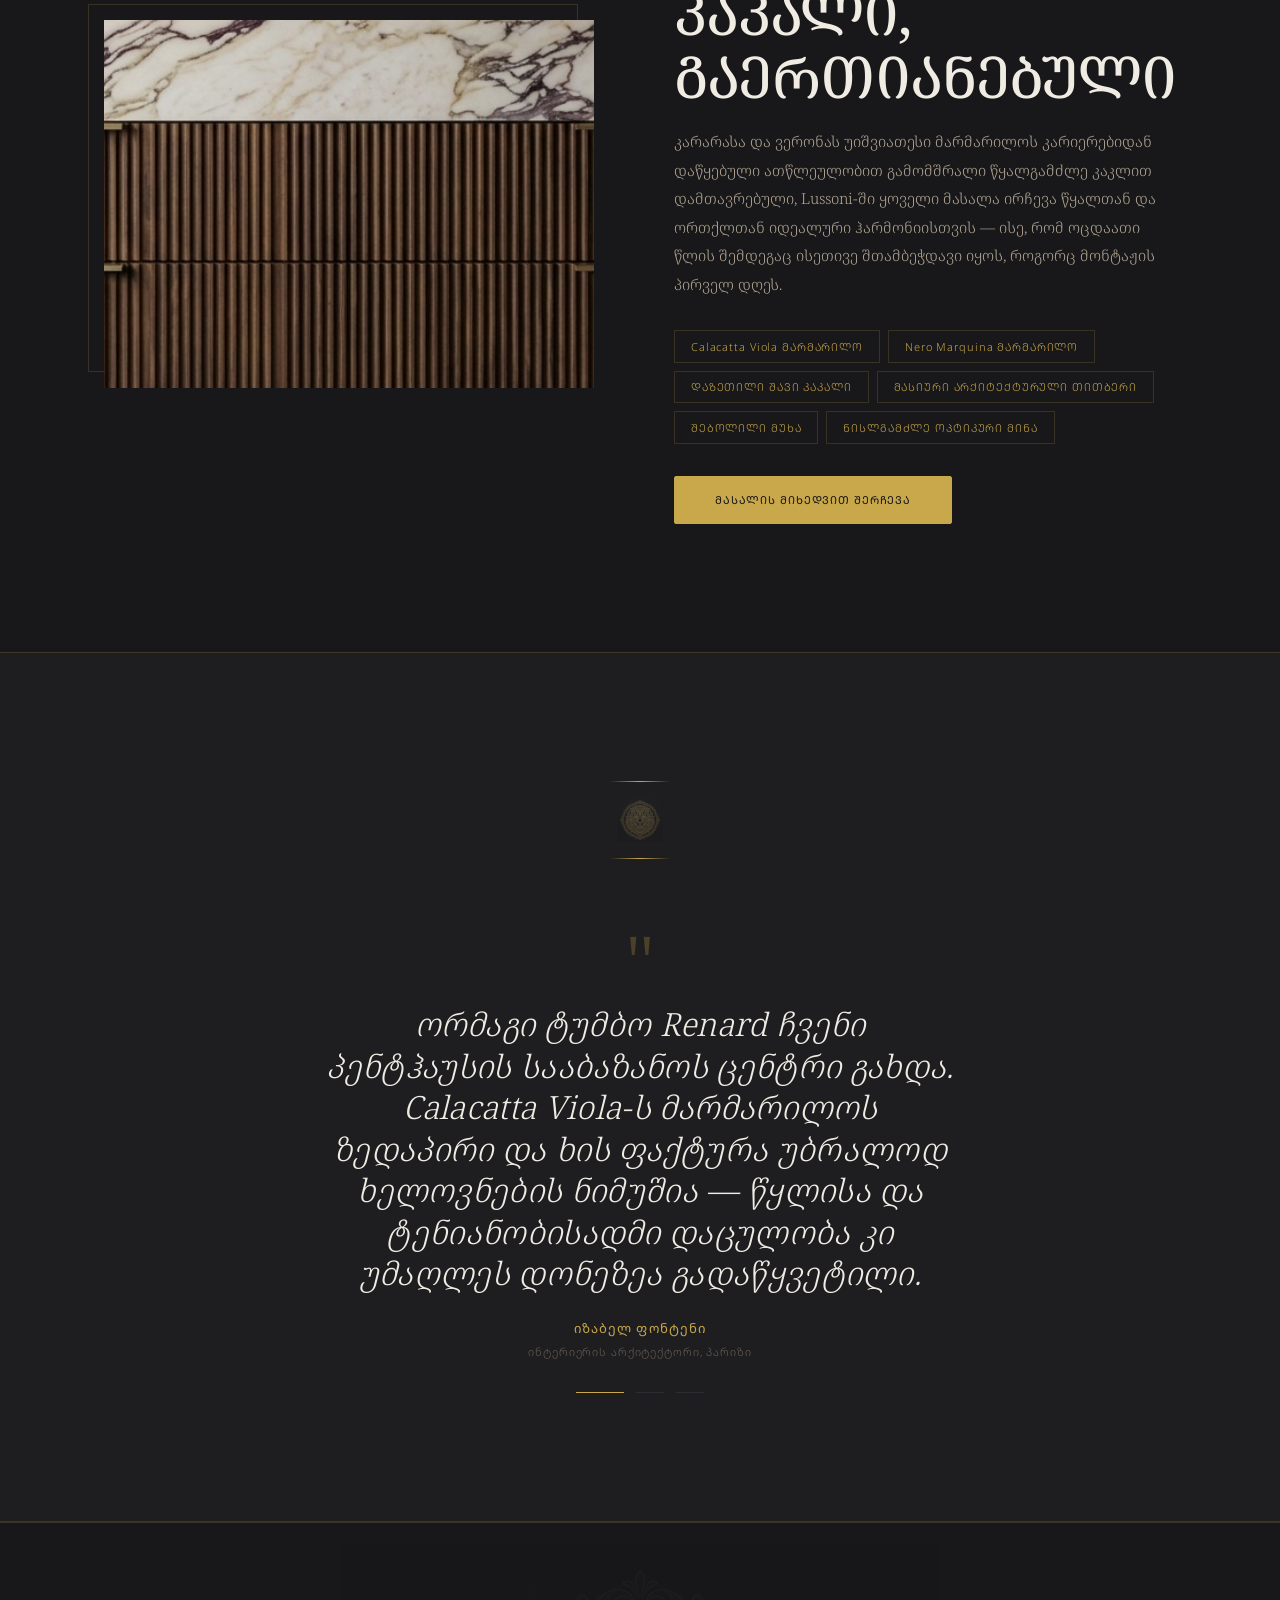
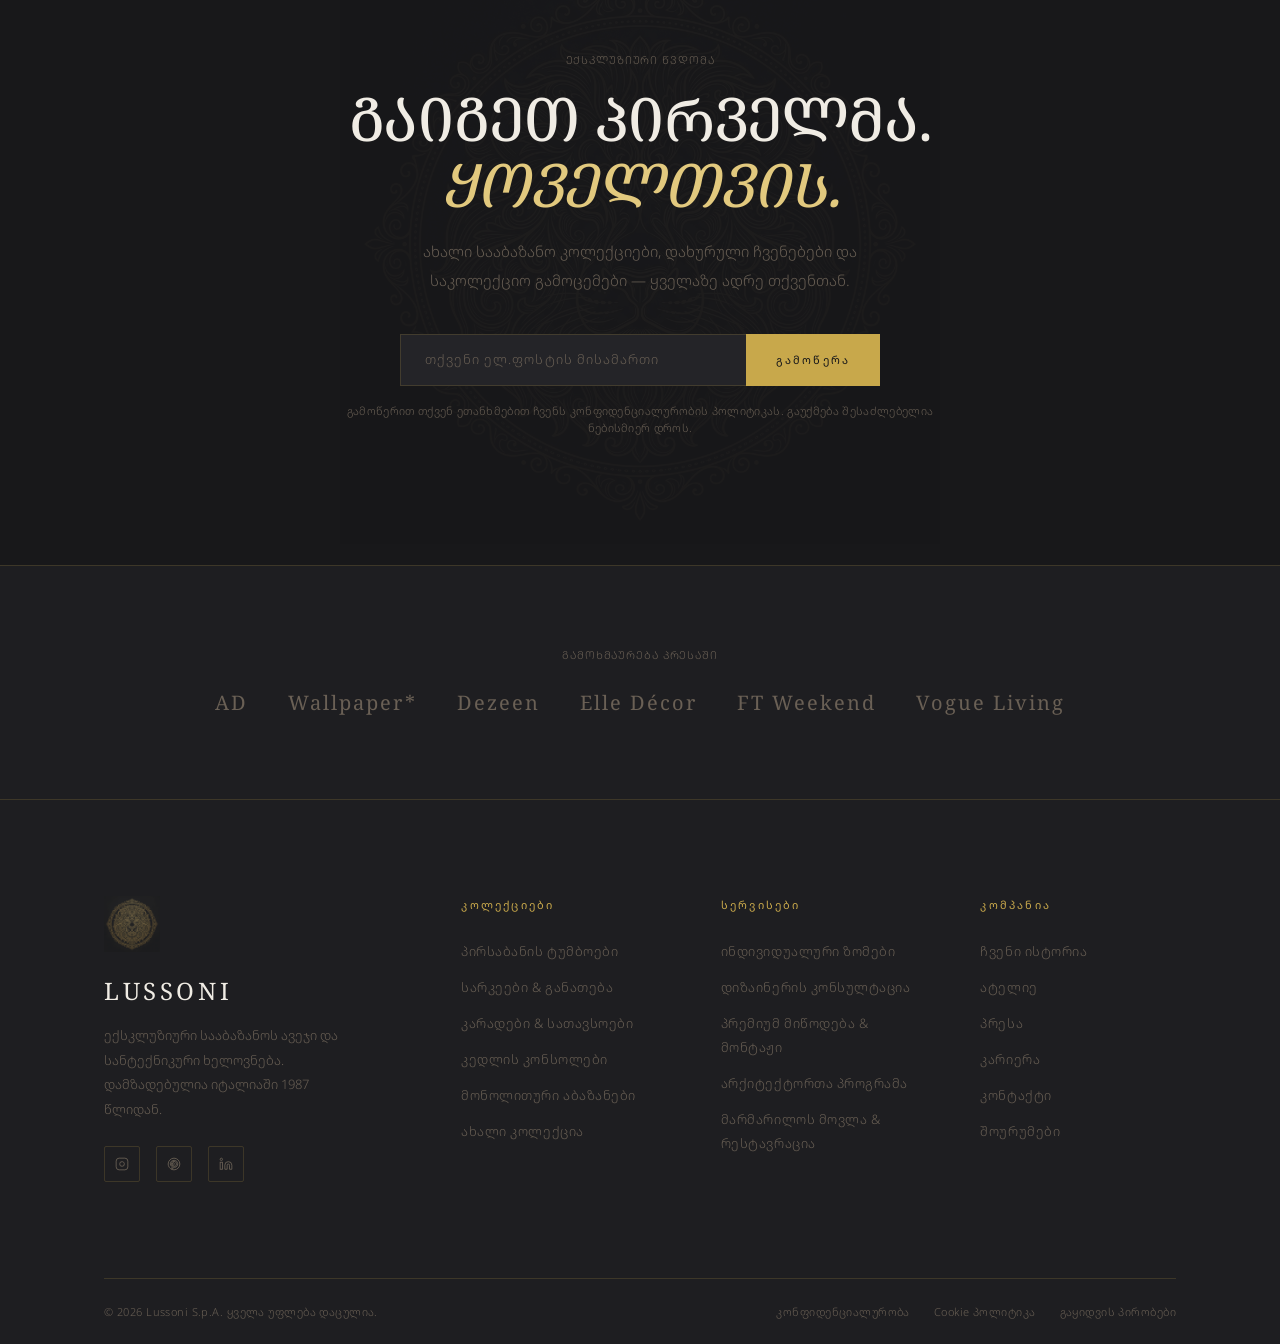
==== commit b6f7532b: "Fix Collections section rendering, category cards CTA styling, entity leaks, and New Collection badg" ====
--- a/index.html
+++ b/index.html
@@ -213,7 +213,7 @@
                    class="collection-card__img" />
               <div class="collection-card__overlay">
                 <p class="collection-card__label">II</p>
-                <h3 class="collection-card__title" data-i18n="featured.dining">სარკეები &amp; განათება</h3>
+                <h3 class="collection-card__title" data-i18n="featured.dining">სარკეები & განათება</h3>
                 <div class="collection-card__cta">
                   <span data-i18n="common.explore">დათვალიერება</span>
                   <svg width="16" height="16" viewBox="0 0 24 24" fill="none" stroke="currentColor" stroke-width="1.5"><path d="M5 12h14M12 5l7 7-7 7"/></svg>
@@ -228,7 +228,7 @@
                    class="collection-card__img" />
               <div class="collection-card__overlay">
                 <p class="collection-card__label">III</p>
-                <h3 class="collection-card__title" data-i18n="featured.bedroom">კარადები &amp; სათავსოები</h3>
+                <h3 class="collection-card__title" data-i18n="featured.bedroom">კარადები & სათავსოები</h3>
                 <div class="collection-card__cta">
                   <span data-i18n="common.explore">დათვალიერება</span>
                   <svg width="16" height="16" viewBox="0 0 24 24" fill="none" stroke="currentColor" stroke-width="1.5"><path d="M5 12h14M12 5l7 7-7 7"/></svg>
@@ -266,7 +266,7 @@
                 <div class="product-card__overlay">
                   <button class="product-card__quick-view" data-i18n="common.quickView">სწრაფი ნახვა</button>
                 </div>
-                <span class="product-card__badge" data-i18n="common.new">ახალი</span>
+                <span class="product-card__badge" data-i18n="common.new">ახალი კოლექცია</span>
                 <button class="product-card__wishlist" aria-label="Add to wishlist" data-i18n-aria="common.addToWishlist">
                   <svg width="16" height="16" viewBox="0 0 24 24" fill="none" stroke="currentColor" stroke-width="1.5"><path d="M20.84 4.61a5.5 5.5 0 0 0-7.78 0L12 5.67l-1.06-1.06a5.5 5.5 0 0 0-7.78 7.78l1.06 1.06L12 21.23l7.78-7.78 1.06-1.06a5.5 5.5 0 0 0 0-7.78z"/></svg>
                 </button>
@@ -277,7 +277,7 @@
                 <p class="product-card__materials" data-i18n="products.p1Mat">Calacatta Viola მარმარილო · დაზეთილი კაკალი</p>
                 <div class="product-card__footer">
                   <span class="product-card__price">€ 5,850</span>
-                  <a href="product.html" class="btn--text" style="font-size:var(--text-xs)" data-i18n="common.view">ნახვა →</a>
+                  <span class="btn--text" style="font-size:var(--text-xs)" data-i18n="common.view">ნახვა →</span>
                 </div>
               </div>
             </a>
@@ -301,7 +301,7 @@
                 <p class="product-card__materials" data-i18n="products.p2Mat">მუხა · შავი ქვის პირსაბანები · თითბერი</p>
                 <div class="product-card__footer">
                   <span class="product-card__price">€ 4,200</span>
-                  <a href="product.html" class="btn--text" style="font-size:var(--text-xs)" data-i18n="common.view">ნახვა →</a>
+                  <span class="btn--text" style="font-size:var(--text-xs)" data-i18n="common.view">ნახვა →</span>
                 </div>
               </div>
             </a>
@@ -326,7 +326,7 @@
                 <p class="product-card__materials" data-i18n="products.p3Mat">პერიმეტრული LED · მასიური თითბერი</p>
                 <div class="product-card__footer">
                   <span class="product-card__price">€ 1,680</span>
-                  <a href="product.html" class="btn--text" style="font-size:var(--text-xs)" data-i18n="common.view">ნახვა →</a>
+                  <span class="btn--text" style="font-size:var(--text-xs)" data-i18n="common.view">ნახვა →</span>
                 </div>
               </div>
             </a>
@@ -350,7 +350,7 @@
                 <p class="product-card__materials" data-i18n="products.p4Mat">შავი მარმარილო · თითბერის კარკასი</p>
                 <div class="product-card__footer">
                   <span class="product-card__price">€ 4,400</span>
-                  <a href="product.html" class="btn--text" style="font-size:var(--text-xs)" data-i18n="common.view">ნახვა →</a>
+                  <span class="btn--text" style="font-size:var(--text-xs)" data-i18n="common.view">ნახვა →</span>
                 </div>
               </div>
             </a>
@@ -399,7 +399,7 @@
           </div>
           <div class="materials-split__content reveal reveal--delay-2">
             <p class="eyebrow" data-i18n="materials.eyebrow">მასალის ინტელექტი</p>
-            <h2 id="materials-heading" data-i18n="materials.title">მარმარილო &amp; კაკალი,<br />გაერთიანებული</h2>
+            <h2 id="materials-heading" data-i18n="materials.title">მარმარილო & კაკალი,<br />გაერთიანებული</h2>
             <p class="lead" style="margin-top: var(--space-5); font-size: var(--text-base); line-height: var(--leading-loose);" data-i18n="materials.body">
               კარარასა და ვერონას უიშვიათესი მარმარილოს კარიერებიდან დაწყებული ათწლეულობით გამომშრალი წყალგამძლე კაკლით დამთავრებული,
               Lussoni-ში ყოველი მასალა ირჩევა წყალთან და ორთქლთან იდეალური ჰარმონიისთვის — ისე, რომ ოცდაათი წლის შემდეგაც ისეთივე შთამბეჭდავი იყოს, როგორც მონტაჟის პირველ დღეს.
@@ -568,8 +568,8 @@
           <p class="footer__col-title" data-i18n="footer.colCollections">კოლექციები</p>
           <ul class="footer__col-links">
             <li><a href="collection.html" class="footer__col-link" data-i18n="footer.livingRoom">პირსაბანის ტუმბოები</a></li>
-            <li><a href="collection.html" class="footer__col-link" data-i18n="footer.diningRoom">სარკეები &amp; განათება</a></li>
-            <li><a href="collection.html" class="footer__col-link" data-i18n="footer.bedroom">კარადები &amp; სათავსოები</a></li>
+            <li><a href="collection.html" class="footer__col-link" data-i18n="footer.diningRoom">სარკეები & განათება</a></li>
+            <li><a href="collection.html" class="footer__col-link" data-i18n="footer.bedroom">კარადები & სათავსოები</a></li>
             <li><a href="collection.html" class="footer__col-link" data-i18n="footer.homeOffice">სამუშაო კაბინეტი</a></li>
             <li><a href="collection.html" class="footer__col-link" data-i18n="footer.outdoor">ღია სივრცე</a></li>
             <li><a href="collection.html" class="footer__col-link" data-i18n="footer.newArrivals">ახალი კოლექცია</a></li>
--- a/css/components.css
+++ b/css/components.css
@@ -481,14 +481,42 @@
   position: absolute;
   top: var(--space-4);
   left: var(--space-4);
-  font-family: var(--font-sans);
-  font-size: 9px;
-  font-weight: 400;
-  letter-spacing: var(--tracking-widest);
-  text-transform: uppercase;
-  color: var(--clr-bg-deep);
+  z-index: 2;
+  font-family: var(--font-sans);
+  font-size: 10px;
+  font-weight: 500;
+  letter-spacing: 0.12em;
+  text-transform: uppercase;
+  color: #f7eedc;
+  background: rgba(18, 18, 22, 0.78);
+  border: 1px solid rgba(201, 168, 106, 0.45);
+  border-radius: 9999px;
+  padding: 0.35rem 0.85rem;
+  backdrop-filter: blur(10px);
+  -webkit-backdrop-filter: blur(10px);
+  box-shadow: 0 4px 16px rgba(0, 0, 0, 0.45);
+  display: inline-flex;
+  align-items: center;
+  gap: 0.45rem;
+  line-height: 1.2;
+  transition: all var(--dur-mid) var(--ease-luxury);
+}
+
+.product-card__badge::before {
+  content: '';
+  display: inline-block;
+  width: 5px;
+  height: 5px;
+  border-radius: 50%;
   background: var(--clr-gold-primary);
-  padding: 0.25rem 0.6rem;
+  box-shadow: 0 0 6px rgba(201, 168, 106, 0.9);
+  flex-shrink: 0;
+}
+
+.product-card:hover .product-card__badge {
+  border-color: var(--clr-gold-primary);
+  background: rgba(24, 24, 30, 0.9);
+  box-shadow: 0 4px 20px rgba(201, 168, 106, 0.3);
 }
 
 .product-card__wishlist {
@@ -613,72 +641,90 @@
 .collection-card__overlay {
   position: absolute;
   inset: 0;
-  background: linear-gradient(180deg, rgba(24,24,26,0.1) 0%, rgba(24,24,26,0.75) 100%);
+  background: linear-gradient(180deg, rgba(16,16,18,0.1) 0%, rgba(16,16,18,0.4) 45%, rgba(16,16,18,0.88) 100%);
   display: flex;
   flex-direction: column;
   justify-content: flex-end;
-  padding: var(--space-8);
+  padding: clamp(var(--space-4), 3vw, var(--space-8));
   transition: background var(--dur-slow) var(--ease-luxury);
 }
 
 .collection-card:hover .collection-card__overlay {
-  background: linear-gradient(180deg, rgba(24,24,26,0.05) 0%, rgba(24,24,26,0.9) 100%);
+  background: linear-gradient(180deg, rgba(16,16,18,0.05) 0%, rgba(16,16,18,0.5) 45%, rgba(16,16,18,0.92) 100%);
 }
 
 .collection-card__label {
   font-family: var(--font-sans);
   font-size: var(--text-xs);
-  font-weight: 300;
+  font-weight: 400;
   letter-spacing: var(--tracking-widest);
   text-transform: uppercase;
   color: var(--clr-gold-primary);
   margin-bottom: var(--space-2);
-  transform: translateY(4px);
-  opacity: 0.7;
+  opacity: 0.85;
   transition: opacity var(--dur-mid) var(--ease-luxury),
               transform var(--dur-mid) var(--ease-luxury);
 }
 
 .collection-card:hover .collection-card__label {
   opacity: 1;
-  transform: translateY(0);
 }
 
 .collection-card__title {
   font-family: var(--font-serif);
-  font-size: clamp(var(--text-2xl), 3vw, var(--text-3xl));
+  font-size: clamp(1.25rem, 2.2vw, 1.85rem);
   font-weight: 400;
   color: var(--clr-text-primary);
   line-height: var(--leading-tight);
-  margin-bottom: var(--space-4);
+  margin-bottom: var(--space-3);
+  word-break: normal;
+  overflow-wrap: break-word;
 }
 
 .collection-card__cta {
-  display: flex;
-  align-items: center;
-  gap: var(--space-3);
-  font-family: var(--font-sans);
-  font-size: var(--text-xs);
-  letter-spacing: var(--tracking-widest);
-  text-transform: uppercase;
-  color: var(--clr-gold-primary);
-  transform: translateY(12px);
-  opacity: 0;
-  transition: opacity var(--dur-mid) var(--ease-luxury),
-              transform var(--dur-mid) var(--ease-luxury);
-}
-
-.collection-card:hover .collection-card__cta {
+  display: inline-flex;
+  align-items: center;
+  gap: 0.6rem;
+  font-family: var(--font-sans);
+  font-size: 11px;
+  font-weight: 500;
+  letter-spacing: 0.14em;
+  text-transform: uppercase;
+  color: #f7eedc;
+  background: rgba(18, 18, 22, 0.72);
+  border: 1px solid rgba(201, 168, 106, 0.45);
+  border-radius: 9999px;
+  padding: 0.45rem 1.15rem;
+  width: fit-content;
+  backdrop-filter: blur(10px);
+  -webkit-backdrop-filter: blur(10px);
+  box-shadow: 0 4px 16px rgba(0, 0, 0, 0.4);
   opacity: 1;
   transform: translateY(0);
+  transition: background var(--dur-mid) var(--ease-luxury),
+              color var(--dur-mid) var(--ease-luxury),
+              border-color var(--dur-mid) var(--ease-luxury),
+              transform var(--dur-mid) var(--ease-luxury),
+              box-shadow var(--dur-mid) var(--ease-luxury);
+}
+
+.collection-card:hover .collection-card__cta {
+  background: var(--clr-gold-primary);
+  color: var(--clr-bg-deep);
+  border-color: var(--clr-gold-primary);
+  transform: translateY(-2px);
+  box-shadow: 0 6px 20px rgba(201, 168, 106, 0.35);
 }
 
 .collection-card__cta svg {
-  transition: transform var(--dur-mid) var(--ease-luxury);
+  color: var(--clr-gold-primary);
+  transition: transform var(--dur-mid) var(--ease-luxury),
+              color var(--dur-mid) var(--ease-luxury);
 }
 
 .collection-card:hover .collection-card__cta svg {
-  transform: translateX(5px);
+  color: var(--clr-bg-deep);
+  transform: translateX(4px);
 }
 
 /* Fine gold border frame that appears on hover */
--- a/css/home.css
+++ b/css/home.css
@@ -147,6 +147,8 @@
   display: flex;
   align-items: flex-end;
   justify-content: space-between;
+  gap: var(--space-4);
+  flex-wrap: wrap;
 }
 
 .section-header h2 {
@@ -523,9 +525,19 @@
     opacity: 0.03;
   }
 
+  .collections-grid__main {
+    height: 380px;
+  }
+
   .collections-grid__side {
-    grid-template-columns: 1fr 1fr;
-    height: 260px;
+    grid-template-columns: 1fr;
+    grid-template-rows: auto;
+    height: auto;
+    gap: var(--space-4);
+  }
+
+  .collections-grid__side .collection-card {
+    height: 280px;
   }
 
   .craft-section {
@@ -547,13 +559,12 @@
     grid-template-columns: 1fr;
   }
 
-  .collections-grid__side {
-    grid-template-columns: 1fr;
-    height: auto;
+  .collections-grid__main {
+    height: 320px;
   }
 
   .collections-grid__side .collection-card {
-    height: 260px;
+    height: 240px;
   }
 
   .hero__actions {
